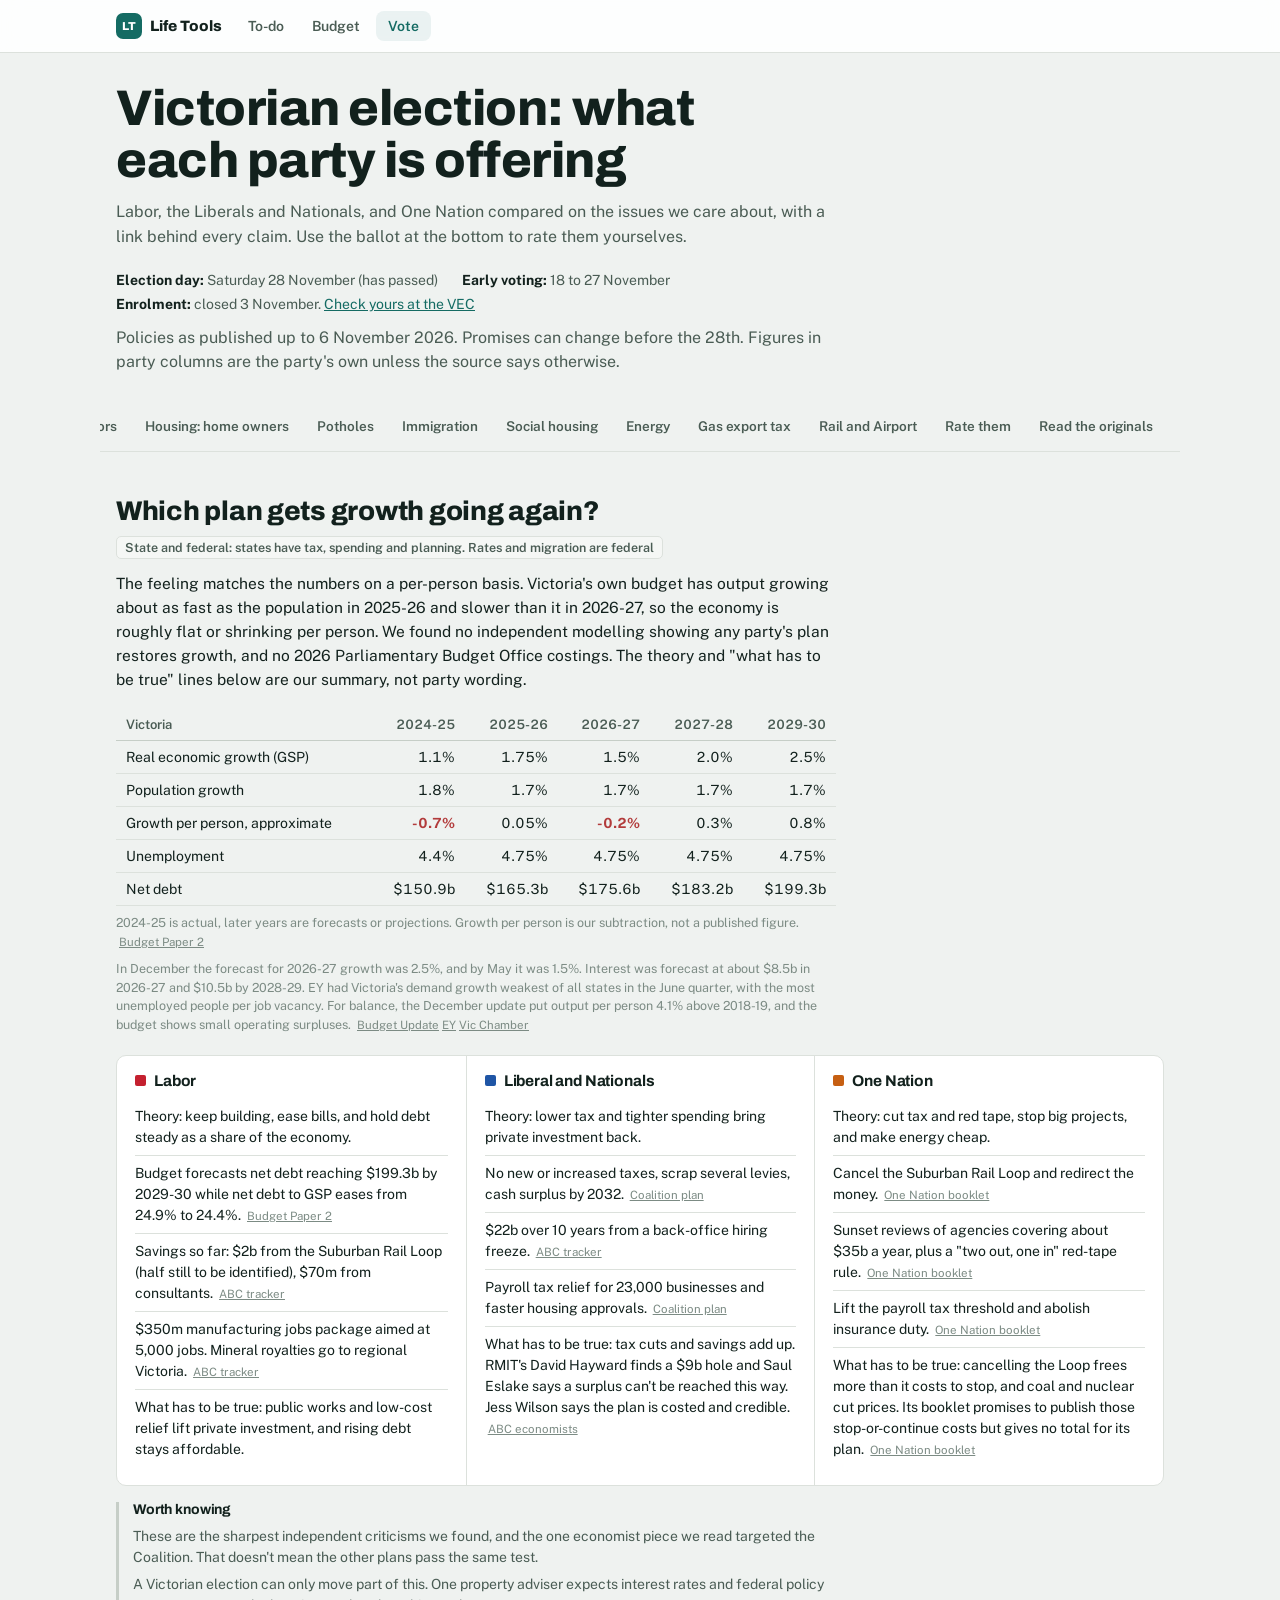
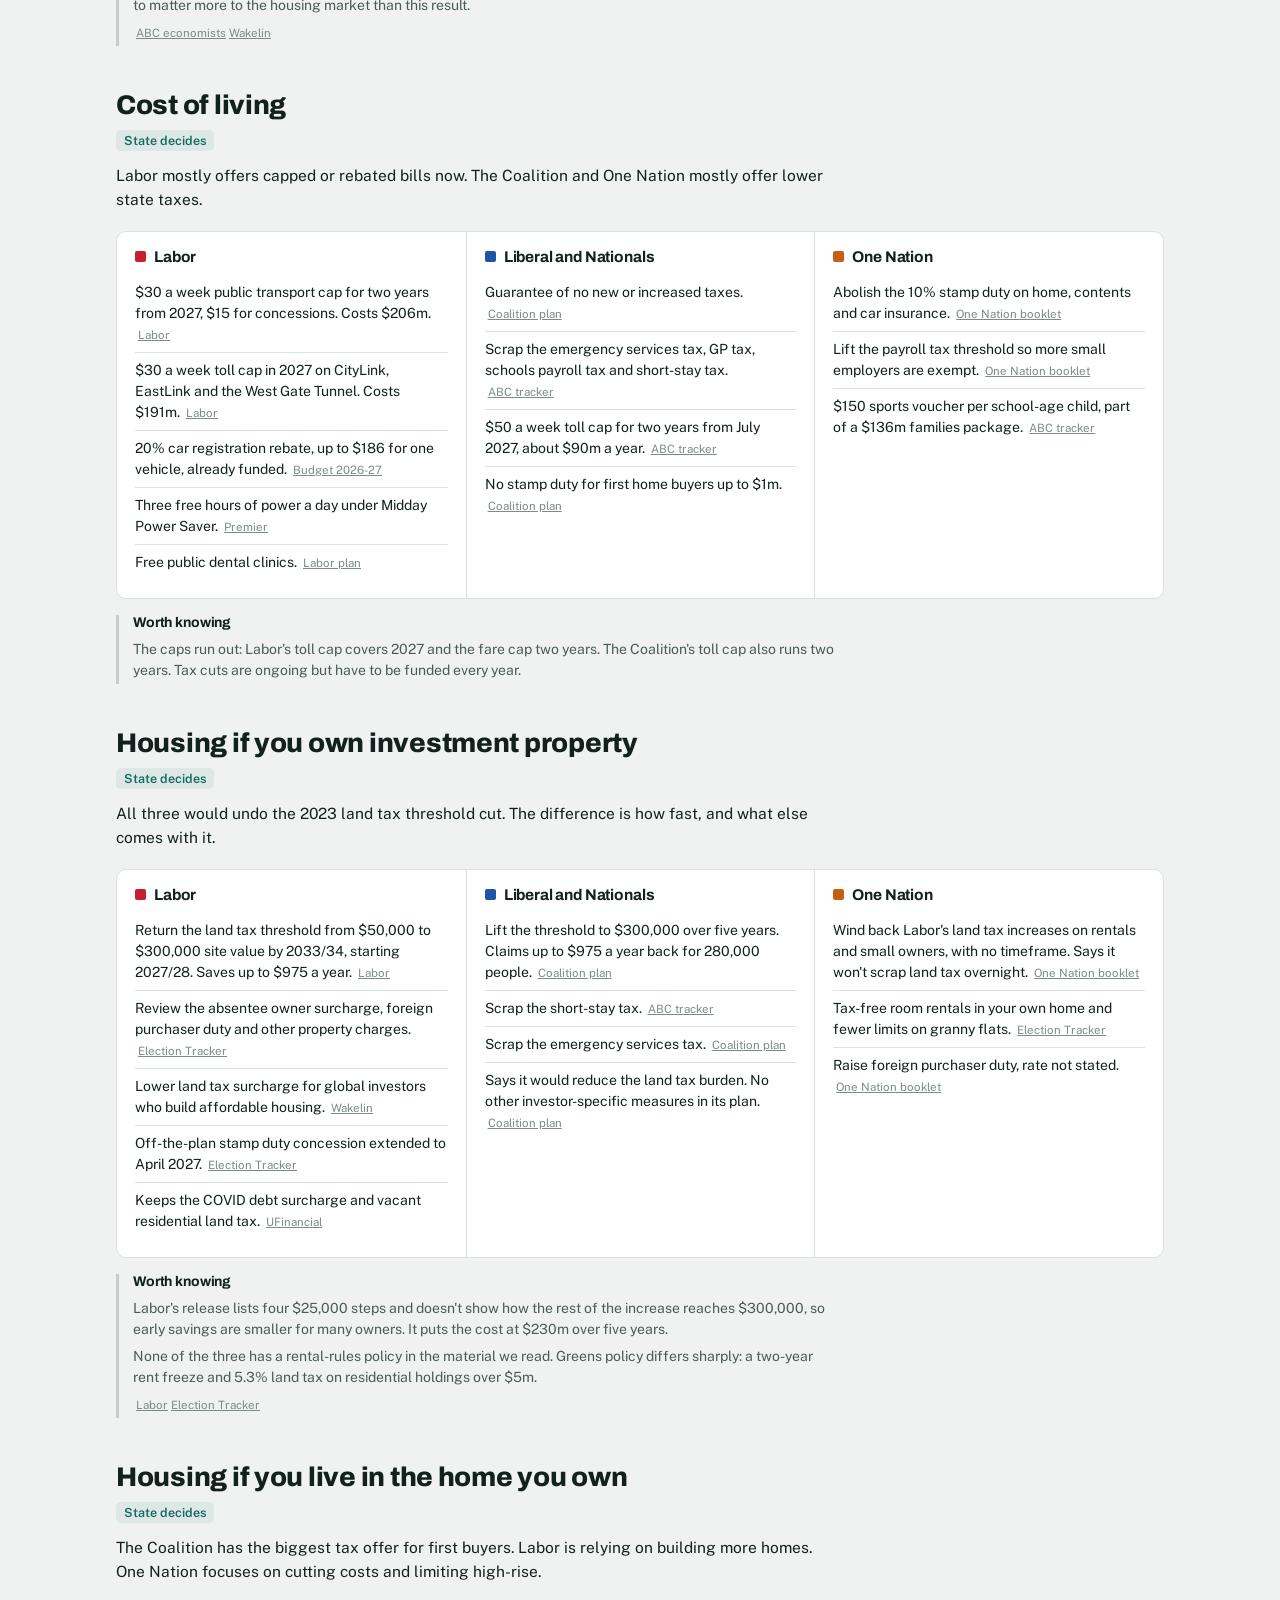
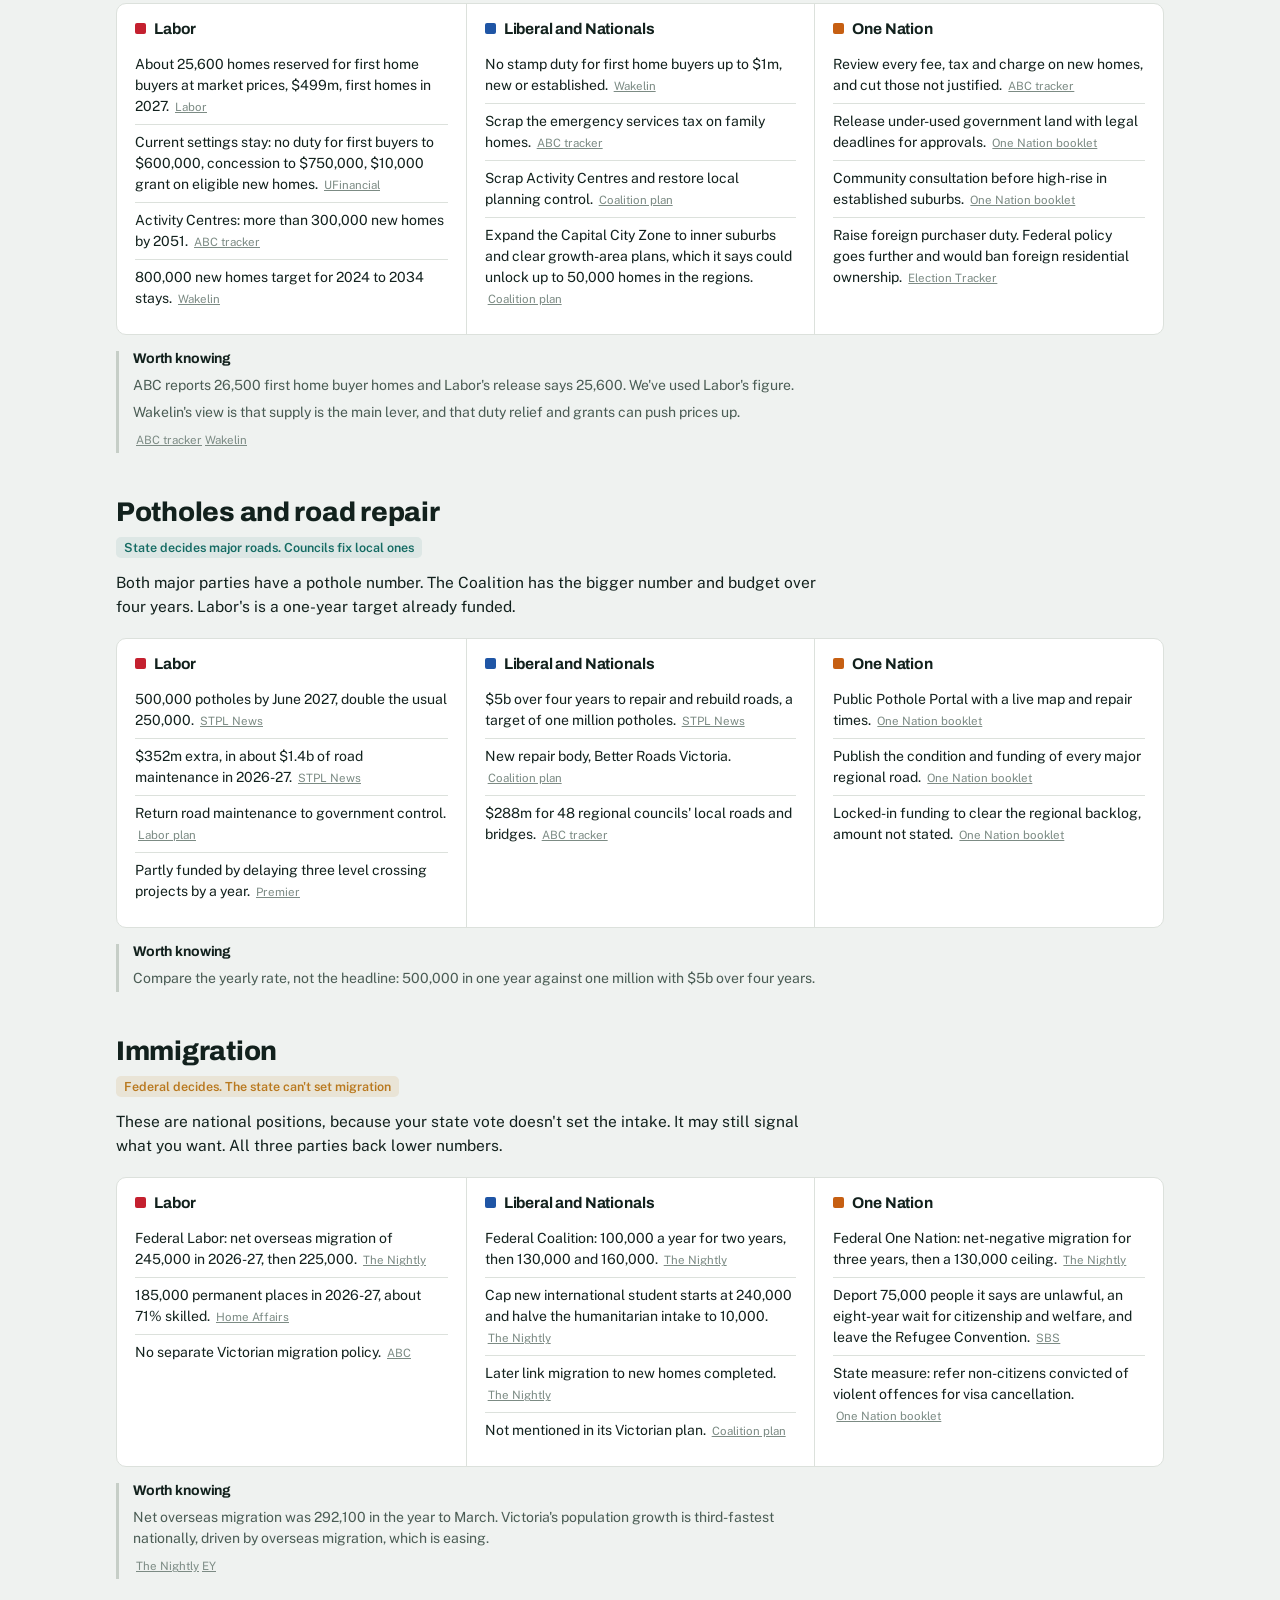
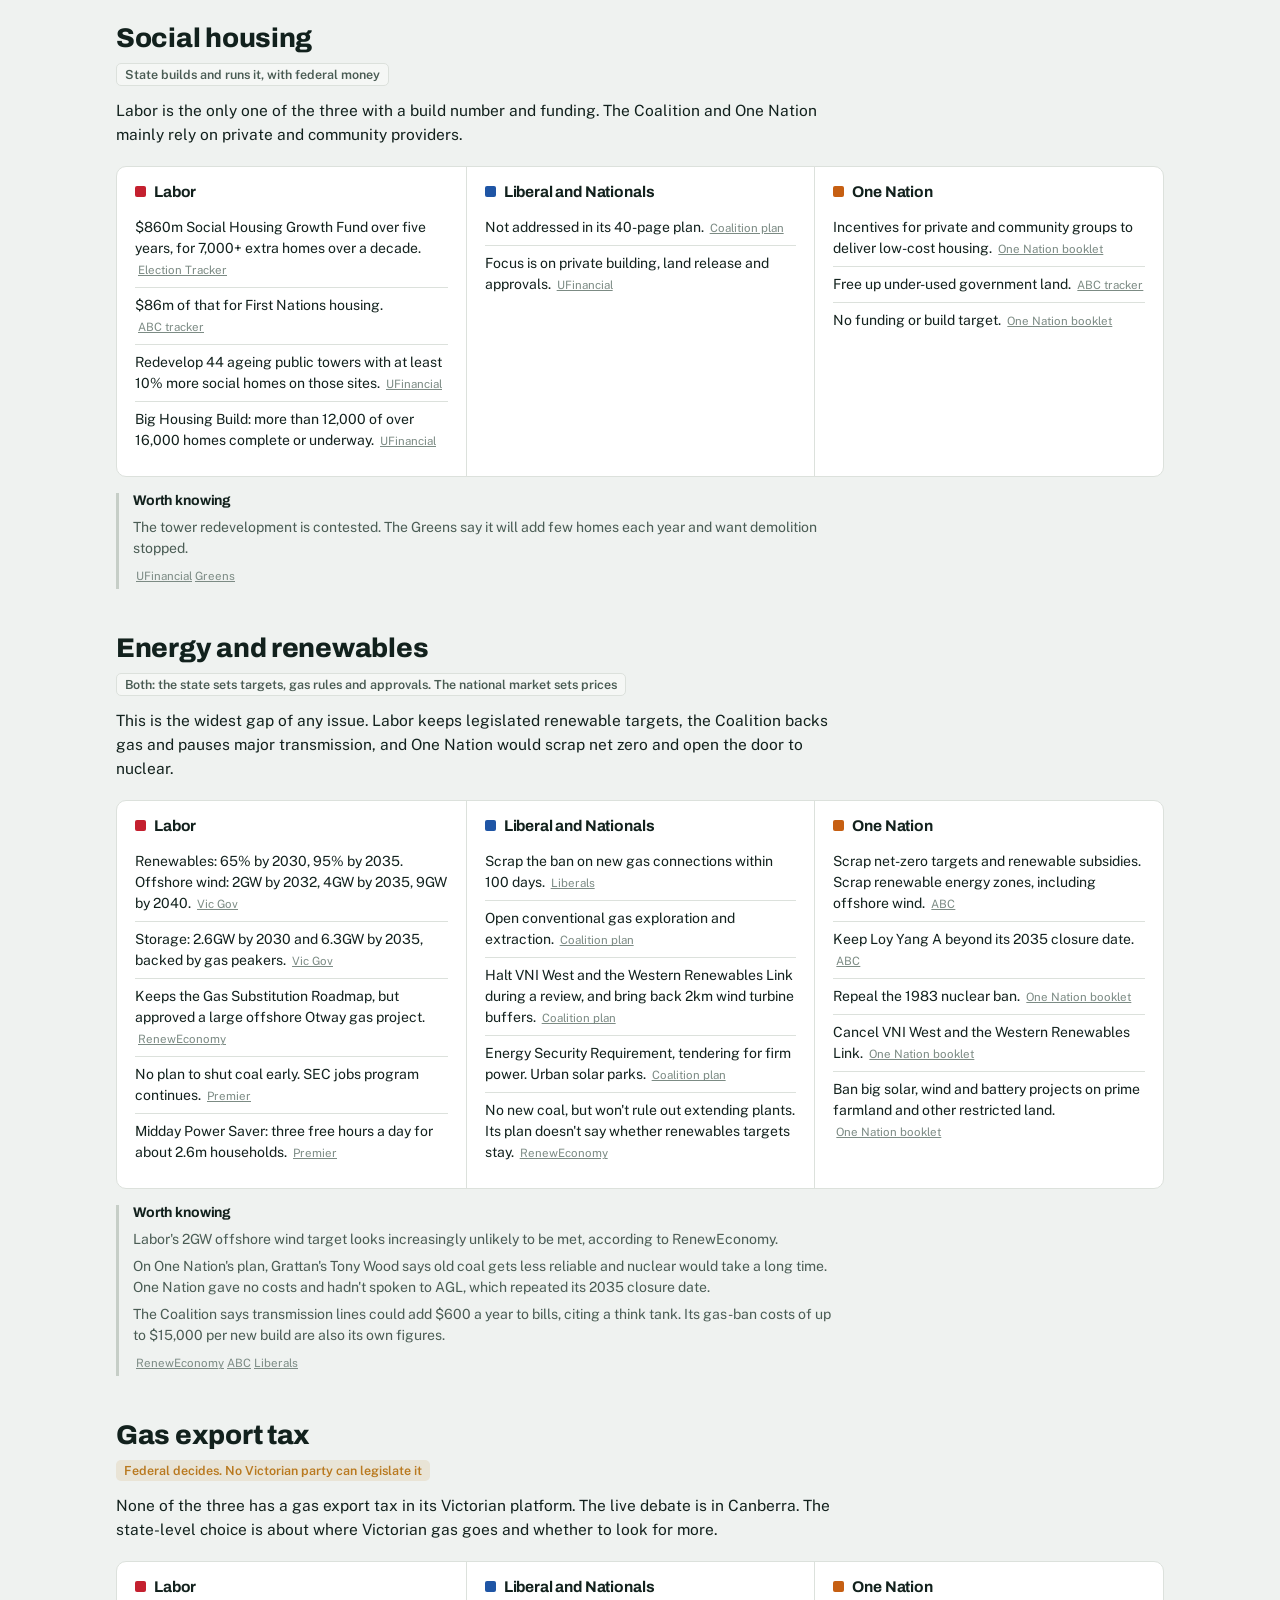
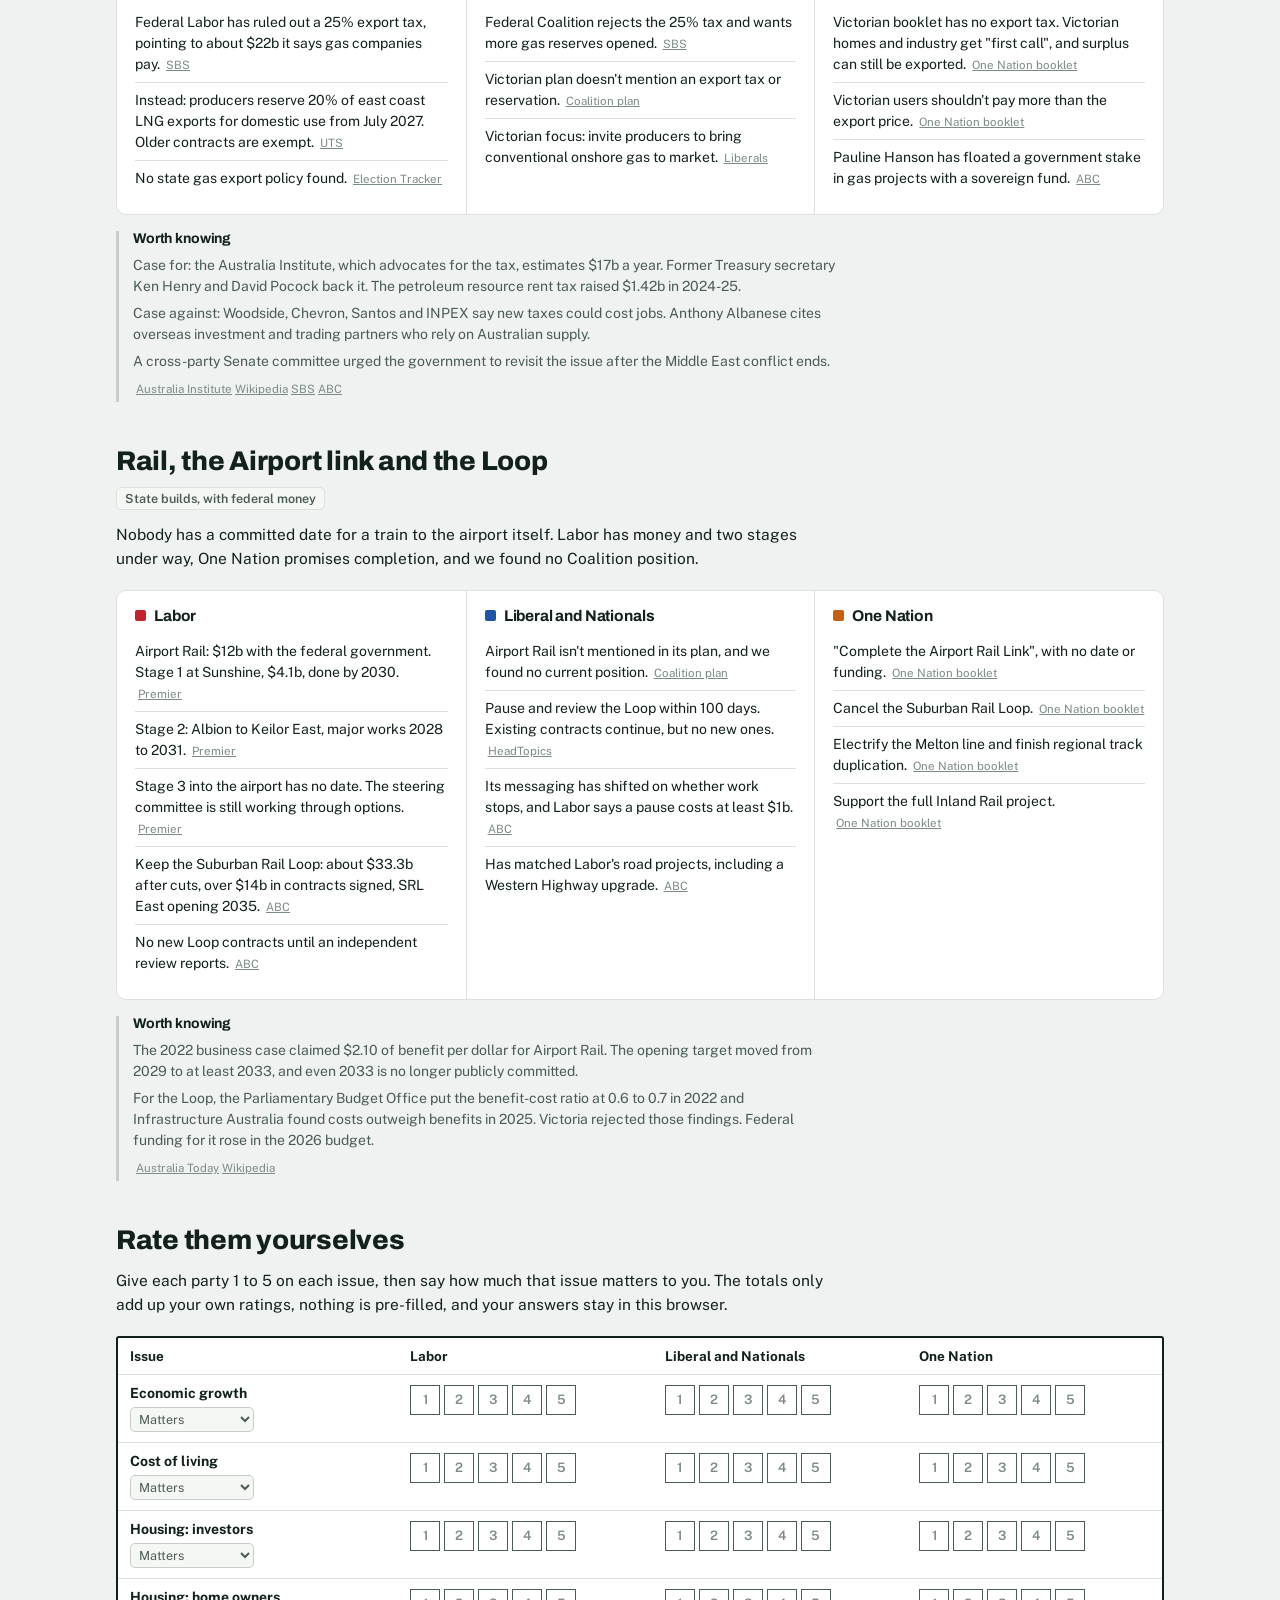
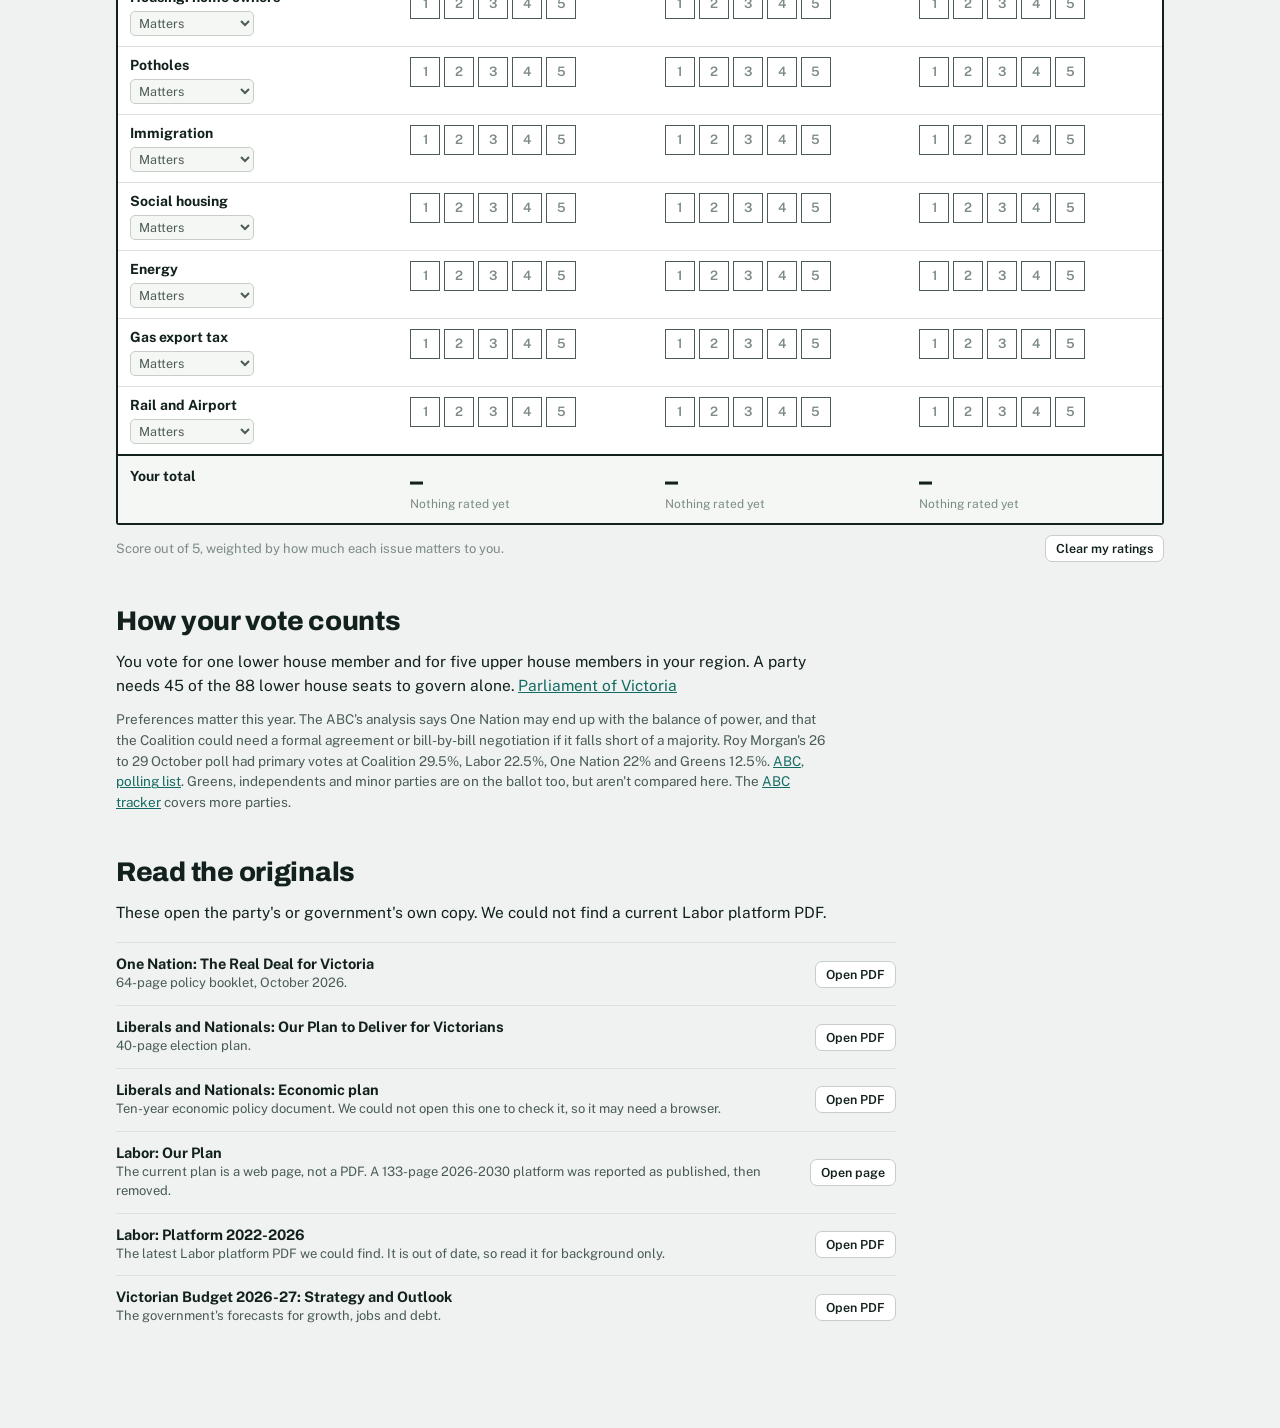
==== vote/index.html @ 076779e6 "Add Vote tab: Victorian 2026 election policy comparison Compares Labor, Liberal/Nationals and One Na" ====
<!doctype html>
<html lang="en">
<head>
<meta charset="utf-8">
<meta name="viewport" content="width=device-width,initial-scale=1,viewport-fit=cover">
<title>Vote · Life Tools</title>
<link rel="icon" href="../assets/icon.svg" type="image/svg+xml">
<link rel="preconnect" href="https://fonts.googleapis.com">
<link rel="preconnect" href="https://fonts.gstatic.com" crossorigin>
<link href="https://fonts.googleapis.com/css2?family=Archivo:wght@600;700;800&family=Public+Sans:wght@400;500;600;700&display=swap" rel="stylesheet">
<link rel="stylesheet" href="../assets/base.css">
<style>
  body{ --page-max:1080px;
    --labor:#C4202F; --coalition:#1F55A5; --onenation:#C65F12; }
  @media (prefers-color-scheme: dark){
    :root:not([data-theme="light"]) body{ --labor:#F0727A; --coalition:#7EA8EC; --onenation:#F0A35E; }
  }
  .page{ max-width:1080px; margin:0 auto; padding:30px 16px 90px; }
  .intro{ max-width:720px; }
  .intro h1{ font-size:clamp(32px, 6vw, 50px); font-weight:800; line-height:1.03; }
  .intro p{ font-size:16px; line-height:1.55; color:var(--ink-2); margin:14px 0 0; }
  .dates{ display:flex; flex-wrap:wrap; gap:8px 24px; margin:22px 0 0; padding:0; list-style:none; font-size:14px; color:var(--ink-2); }
  .dates b{ color:var(--ink); }

  .picker{ position:sticky; top:calc(52px + env(safe-area-inset-top,0px)); z-index:20; background:var(--bg);
    margin:26px -16px 0; padding:10px 16px; border-bottom:1px solid var(--line); display:flex; gap:6px;
    overflow-x:auto; scrollbar-width:none; }
  .picker::-webkit-scrollbar{ display:none; }
  .picker a{ flex:none; padding:7px 11px; border-radius:7px; font-size:13.5px; font-weight:600; color:var(--ink-2); text-decoration:none; }
  .picker a:hover{ background:var(--surface); color:var(--ink); }
  .picker a:focus-visible{ outline:2px solid var(--accent); outline-offset:-2px; }
  .picker a.on{ background:var(--accent); color:var(--accent-ink); }

  section{ padding-top:44px; scroll-margin-top:96px; }
  section > h2{ font-size:27px; font-weight:800; line-height:1.15; }
  .who{ display:inline-block; margin-top:9px; padding:3px 8px; border-radius:5px; font-size:12.5px; font-weight:600; }
  .who.state{ background:var(--accent-wash); color:var(--accent); }
  .who.federal{ background:var(--warn-wash); color:var(--warn); }
  .who.both{ background:var(--surface-2); color:var(--ink-2); border:1px solid var(--line); }
  .gist{ max-width:720px; font-size:15.5px; line-height:1.55; margin:12px 0 0; }

  .parties{ display:grid; grid-template-columns:repeat(3, minmax(0,1fr)); margin-top:20px; background:var(--surface); border:1px solid var(--line); border-radius:10px; }
  .party{ padding:16px 18px 18px; min-width:0; }
  .party + .party{ border-left:1px solid var(--line); }
  .party h3{ display:flex; align-items:center; gap:8px; font-size:15.5px; font-weight:700; }
  .party h3::before{ content:""; width:11px; height:11px; border-radius:2px; background:var(--c); flex:none; }
  .party.labor{ --c:var(--labor); } .party.coalition{ --c:var(--coalition); } .party.onenation{ --c:var(--onenation); }
  .party ul{ margin:10px 0 0; padding:0; list-style:none; }
  .party li{ font-size:14px; line-height:1.5; padding:7px 0; color:var(--ink); }
  .party li + li{ border-top:1px solid var(--line); }
  .party li.none{ color:var(--ink-muted); }
  .cite{ font-size:11.5px; color:var(--ink-muted); white-space:nowrap; margin-left:3px; }
  .cite:hover{ color:var(--accent); }

  .notes{ max-width:720px; margin:16px 0 0; padding:0 0 0 14px; border-left:3px solid var(--line-strong); }
  .notes h3{ font-size:14px; font-weight:700; }
  .notes ul{ margin:6px 0 0; padding:0; list-style:none; }
  .notes li{ font-size:14px; line-height:1.5; padding:3px 0; color:var(--ink-2); }

  .table-wrap{ overflow-x:auto; margin-top:18px; }
  table.data{ border-collapse:collapse; font-size:14px; min-width:540px; width:100%; max-width:720px; font-variant-numeric:tabular-nums; }
  table.data th, table.data td{ padding:8px 10px; border-bottom:1px solid var(--line); text-align:right; white-space:nowrap; }
  table.data th:first-child, table.data td:first-child{ text-align:left; white-space:normal; }
  table.data thead th{ font-weight:600; color:var(--ink-2); font-size:13px; border-bottom:1px solid var(--line-strong); }
  table.data td.neg{ color:var(--critical); font-weight:700; }
  .tablenote{ max-width:720px; font-size:12.5px; line-height:1.5; color:var(--ink-muted); margin:8px 0 0; }

  /* the scorecard is drawn as a ballot paper */
  .ballot{ margin-top:20px; background:var(--surface); border:2px solid var(--ink); border-radius:3px; }
  .ballot-row{ display:grid; grid-template-columns:minmax(150px,1.1fr) repeat(3, minmax(0,1fr)); gap:0; border-top:1px solid var(--line); }
  .ballot-row.head{ border-top:0; font-weight:700; font-size:13.5px; }
  .ballot-row > div{ padding:10px 12px; min-width:0; }
  .ballot-issue b{ display:block; font-size:14px; }
  .weight{ margin-top:6px; font:inherit; font-size:12.5px; color:var(--ink-2); background:var(--surface-2); border:1px solid var(--line-strong); border-radius:5px; padding:3px 4px; max-width:100%; }
  .boxes{ display:flex; gap:4px; flex-wrap:wrap; border:0; padding:0; margin:0; }
  .boxes legend{ display:none; }
  .boxes label{ position:relative; width:30px; height:30px; cursor:pointer; }
  .boxes input{ position:absolute; inset:0; opacity:0; margin:0; cursor:pointer; }
  .boxes span{ display:grid; place-items:center; width:100%; height:100%; border:1.5px solid var(--ink-2); font-size:13px; font-weight:600; color:var(--ink-muted); }
  .boxes input:checked + span{ background:var(--ink); border-color:var(--ink); color:var(--bg); font-weight:800; }
  .boxes input:focus-visible + span{ outline:2px solid var(--accent); outline-offset:2px; }
  .boxes label:hover span{ border-color:var(--accent); }
  .mobile-party{ display:none; font-size:12.5px; font-weight:600; color:var(--ink-2); margin-bottom:4px; }
  .tally{ display:grid; grid-template-columns:minmax(150px,1.1fr) repeat(3, minmax(0,1fr)); border-top:2px solid var(--ink); background:var(--surface-2); }
  .tally > div{ padding:12px; }
  .tally .num{ font-family:"Archivo",sans-serif; font-weight:800; font-size:26px; line-height:1; font-variant-numeric:tabular-nums; }
  .tally .sub{ font-size:12px; color:var(--ink-muted); margin-top:3px; }
  .score-actions{ display:flex; justify-content:space-between; gap:12px; align-items:center; flex-wrap:wrap; margin-top:10px; font-size:13px; color:var(--ink-muted); }

  .docs{ margin:18px 0 0; padding:0; list-style:none; max-width:780px; }
  .docs li{ display:flex; justify-content:space-between; align-items:center; gap:14px; padding:12px 0; border-top:1px solid var(--line); }
  .docs b{ font-size:14.5px; }
  .docs p{ margin:2px 0 0; font-size:13px; line-height:1.45; color:var(--ink-2); }
  .docs .btn{ flex:none; text-decoration:none; }
  .fine{ max-width:720px; font-size:13.5px; line-height:1.55; color:var(--ink-2); margin:12px 0 0; }

  @media (max-width:780px){
    .parties{ grid-template-columns:1fr; }
    .party + .party{ border-left:0; border-top:1px solid var(--line); }
    .ballot-row, .tally{ grid-template-columns:1fr; }
    .ballot-row.head{ display:none; }
    .ballot-row > div{ padding:6px 12px; }
    .ballot-issue{ padding-top:12px !important; }
    .ballot-row > div:last-child{ padding-bottom:12px; }
    .mobile-party{ display:block; }
    .boxes label{ width:38px; height:38px; }
    .tally > div{ display:flex; justify-content:space-between; align-items:baseline; padding:8px 12px; gap:10px; }
    .docs li{ flex-direction:column; align-items:flex-start; }
  }
  @media print{ .picker, .lt-nav, .score-actions{ display:none; } }
</style>
</head>
<body data-tool="vote">
<script src="../assets/nav.js"></script>

<main class="page">
  <header class="intro">
    <h1>Victorian election: what each party is offering</h1>
    <p>Labor, the Liberals and Nationals, and One Nation compared on the issues we care about, with a link behind every claim. Use the ballot at the bottom to rate them yourselves.</p>
    <ul class="dates">
      <li><b>Election day:</b> Saturday 28 November (<span id="days"></span>)</li>
      <li><b>Early voting:</b> 18 to 27 November</li>
      <li><b>Enrolment:</b> closed 3 November. <a href="https://www.vec.vic.gov.au/enrolment/check-my-enrolment" target="_blank" rel="noopener">Check yours at the VEC</a></li>
    </ul>
    <p class="fine">Policies as published up to 6 November 2026. Promises can change before the 28th. Figures in party columns are the party's own unless the source says otherwise.</p>
  </header>

  <nav class="picker" id="picker" aria-label="Issues"></nav>
  <div id="issues"></div>

  <section id="ballot">
    <h2>Rate them yourselves</h2>
    <p class="gist">Give each party 1 to 5 on each issue, then say how much that issue matters to you. The totals only add up your own ratings, nothing is pre-filled, and your answers stay in this browser.</p>
    <div class="ballot" id="ballot-paper"></div>
    <div class="score-actions">
      <span>Score out of 5, weighted by how much each issue matters to you.</span>
      <button class="btn btn-sm" id="clear" type="button">Clear my ratings</button>
    </div>
  </section>

  <section id="how">
    <h2>How your vote counts</h2>
    <p class="gist">You vote for one lower house member and for five upper house members in your region. A party needs 45 of the 88 lower house seats to govern alone. <a href="https://www.parliament.vic.gov.au/election" target="_blank" rel="noopener">Parliament of Victoria</a></p>
    <p class="fine">Preferences matter this year. The ABC's analysis says One Nation may end up with the balance of power, and that the Coalition could need a formal agreement or bill-by-bill negotiation if it falls short of a majority. Roy Morgan's 26 to 29 October poll had primary votes at Coalition 29.5%, Labor 22.5%, One Nation 22% and Greens 12.5%. <a href="https://www.abc.net.au/news/2026-10-03/victorian-state-election-unpredictable-casey-briggs-analysis/107216078" target="_blank" rel="noopener">ABC</a>, <a href="https://en.wikipedia.org/wiki/Opinion_polling_for_the_2026_Victorian_state_election" target="_blank" rel="noopener">polling list</a>. Greens, independents and minor parties are on the ballot too, but aren't compared here. The <a href="https://www.abc.net.au/news/2026-11-04/victoria-2026-election-policy-promise-tracker/107247200" target="_blank" rel="noopener">ABC tracker</a> covers more parties.</p>
  </section>

  <section id="docs">
    <h2>Read the originals</h2>
    <p class="gist">These open the party's or government's own copy. We could not find a current Labor platform PDF.</p>
    <ul class="docs" id="doc-list"></ul>
  </section>
</main>

<script>
const S = {
  abc:['ABC tracker','https://www.abc.net.au/news/2026-11-04/victoria-2026-election-policy-promise-tracker/107247200'],
  plan:['Coalition plan','https://vicliberal.org.au/Uploads/1784863237800WVVXJGP_our-plan/2026-plan.pdf'],
  ourplan:['ourplan.au','https://ourplan.au/'],
  on:['One Nation booklet','https://assets.nationbuilder.com/viconenation/pages/951/attachments/original/1791163766/The_Real_Deal_One_Nation_Vic_Policy_Booklet_Oct2026.pdf'],
  lab:['Labor plan','https://www.viclabor.org.au/our-plan'],
  labtax:['Labor','https://www.viclabor.org.au/news/labor-will-cut-land-tax-to-help-with-the-cost-of-living'],
  labfhb:['Labor','https://www.viclabor.org.au/news/labor-will-build-25-000-homes-for-first-home-buyers'],
  labfare:['Labor','https://www.viclabor.org.au/news/capping-fares'],
  labtoll:['Labor','https://www.viclabor.org.au/news/capping-tolls'],
  budgetcol:['Budget 2026-27','https://www.2026.budget.vic.gov.au/helping-cost-living'],
  midday:['Premier','https://www.premier.vic.gov.au/best-midday-power-offer-country'],
  targets:['Vic Gov','https://www.energy.vic.gov.au/renewable-energy/victorian-renewable-energy-and-storage-targets'],
  store:['Vic Gov','https://www.energy.vic.gov.au/renewable-energy/batteries-energy-storage-projects'],
  jobs:['Premier','https://www.premier.vic.gov.au/our-18-billion-energy-jobs-guarantee-regional-victoria'],
  tracker:['Election Tracker','https://electiontracker.au/elections/vic/2026/policies/key-differences'],
  wakelin:['Wakelin','https://wakelin.com.au/victorias-2026-election-how-each-partys-policies-could-shape-your-property-investments/'],
  ufin:['UFinancial','https://ufinancial.com.au/victoria-state-election-2026-which-major-partys-housing-policies-are-the-best/'],
  stpl:['STPL News','https://stplnews.com.au/political-news/victorian-election-2026-party-policies-peninsula/'],
  pot:['Premier','https://www.premier.vic.gov.au/safer-roads-and-fixing-potholes-our-priority'],
  bp2:['Budget Paper 2','https://s3.ap-southeast-2.amazonaws.com/vicbudgetfiles2026.27vicbudget/2026-27+State+Budget+-+Strategy+and+Outlook.pdf'],
  update:['Budget Update','https://www.dtf.vic.gov.au/sites/default/files/2025-12/2025-26-Budget-Update.pdf'],
  ey:['EY','https://www.ey.com/content/dam/ey-unified-site/ey-com/en-au/insights/economics/documents/ey-states-chart-pack-september-2026.pdf'],
  upa:['UPA','https://upaustralia.com.au/research/q1-2026-victorian-economic-overview/'],
  chamber:['Vic Chamber','https://www.victorianchamber.com.au/news/2026-27-state-budget-structural-challenges-weigh-on-victorias-economy'],
  econ:['ABC economists','https://www.abc.net.au/news/2026-10-19/economists-concerns-liberal-coalition-surplus-plan/107280322'],
  migabc:['ABC','https://www.abc.net.au/news/2026-10-29/vic-election-racist-rhetoric-one-nation-migration-debate/107313288'],
  night:['The Nightly','https://thenightly.com.au/australia/coalition-immigration-policy-what-angus-taylors-migration-cuts-mean-for-you-c-22975122'],
  sbs:['SBS','https://www.sbs.com.au/news/article/migration-policy-labor-coalition-greens-one-nation/7dsd8r7y9'],
  home:['Home Affairs','https://immi.homeaffairs.gov.au/what-we-do/migration-program-planning-levels'],
  renew:['RenewEconomy','https://reneweconomy.com.au/victoria-coalition-says-it-may-keep-old-coal-clunkers-running-and-will-scrap-plans-to-move-away-from-gas/amp/'],
  onenergy:['ABC','https://www.abc.net.au/news/2026-08-31/one-nation-victoria-energy-policy-announcement/107097686'],
  gasban:['Liberals','https://vicliberal.org.au/media-releases/2026-10-17-lowering-energy-and-housing-costs-by-scrapping-labors-gas-ban'],
  gassbs:['SBS','https://www.sbs.com.au/news/article/labor-say-no-change-on-gas-taxation/u41vnlg92'],
  gasbudget:['ABC','https://www.abc.net.au/news/2026-05-10/gas-tax-revenue-up-in-federal-budget/106663036'],
  gasres:['UTS','https://www.uts.edu.au/news/2026/05/australian-gas-exporters-will-be-forced-to-set-aside-local-supply-for-domestic-users'],
  tai:['Australia Institute','https://australiainstitute.org.au/post/one-nation-and-greens-voters-strongly-support-25-gas-export-tax-poll/'],
  senate:['Wikipedia','https://en.wikipedia.org/wiki/Select_Committee_on_the_Taxation_of_Gas_Resources'],
  air:['Premier','https://www.premier.vic.gov.au/melbourne-airport-rail-stage-2-set-take'],
  air2:['Australia Today','https://www.theaustraliatoday.com.au/albanese-and-carroll-restart-melbourne-airport-rail-push-as-there-is-still-no-date-for-a-train-to-actually-reach-airport/'],
  srl:['ABC','https://www.abc.net.au/news/2026-08-25/suburban-rail-loop-project-ben-carroll-savings-2-billion/107073280'],
  srlpause:['HeadTopics','https://au.headtopics.com/news/wilson-insists-srl-position-is-very-clear-despite-days-of-89392619'],
  campaign:['ABC','https://www.abc.net.au/news/2026-11-01/victorian-election-labor-liberal-tough-battle/107331376'],
  greens:['Greens','https://greens.org.au/vic/news/media-release/labors-plan-demolish-public-housing-towers-will-see-just-15-extra-social'],
  srlwiki:['Wikipedia','https://en.wikipedia.org/wiki/Suburban_Rail_Loop'],
};

const ISSUES = [
{ id:'growth', tab:'Economic growth', title:'Which plan gets growth going again?', who:['both','State and federal: states have tax, spending and planning. Rates and migration are federal'],
  gist:'The feeling matches the numbers on a per-person basis. Victoria\'s own budget has output growing about as fast as the population in 2025-26 and slower than it in 2026-27, so the economy is roughly flat or shrinking per person. We found no independent modelling showing any party\'s plan restores growth, and no 2026 Parliamentary Budget Office costings. The theory and "what has to be true" lines below are our summary, not party wording.',
  table:true,
  parties:{
   labor:[ ['Theory: keep building, ease bills, and hold debt steady as a share of the economy.'],
           ['Budget forecasts net debt reaching $199.3b by 2029-30 while net debt to GSP eases from 24.9% to 24.4%.','bp2'],
           ['Savings so far: $2b from the Suburban Rail Loop (half still to be identified), $70m from consultants.','abc'],
           ['$350m manufacturing jobs package aimed at 5,000 jobs. Mineral royalties go to regional Victoria.','abc'],
           ['What has to be true: public works and low-cost relief lift private investment, and rising debt stays affordable.'] ],
   coalition:[ ['Theory: lower tax and tighter spending bring private investment back.'],
           ['No new or increased taxes, scrap several levies, cash surplus by 2032.','plan'],
           ['$22b over 10 years from a back-office hiring freeze.','abc'],
           ['Payroll tax relief for 23,000 businesses and faster housing approvals.','plan'],
           ['What has to be true: tax cuts and savings add up. RMIT\'s David Hayward finds a $9b hole and Saul Eslake says a surplus can\'t be reached this way. Jess Wilson says the plan is costed and credible.','econ'] ],
   onenation:[ ['Theory: cut tax and red tape, stop big projects, and make energy cheap.'],
           ['Cancel the Suburban Rail Loop and redirect the money.','on'],
           ['Sunset reviews of agencies covering about $35b a year, plus a "two out, one in" red-tape rule.','on'],
           ['Lift the payroll tax threshold and abolish insurance duty.','on'],
           ['What has to be true: cancelling the Loop frees more than it costs to stop, and coal and nuclear cut prices. Its booklet promises to publish those stop-or-continue costs but gives no total for its plan.','on'] ]},
  notes:['These are the sharpest independent criticisms we found, and the one economist piece we read targeted the Coalition. That doesn\'t mean the other plans pass the same test.',
         'A Victorian election can only move part of this. One property adviser expects interest rates and federal policy to matter more to the housing market than this result.'],
  noteSources:['econ','wakelin'] },

{ id:'cost', tab:'Cost of living', title:'Cost of living', who:['state','State decides'],
  gist:'Labor mostly offers capped or rebated bills now. The Coalition and One Nation mostly offer lower state taxes.',
  parties:{
   labor:[ ['$30 a week public transport cap for two years from 2027, $15 for concessions. Costs $206m.','labfare'],
           ['$30 a week toll cap in 2027 on CityLink, EastLink and the West Gate Tunnel. Costs $191m.','labtoll'],
           ['20% car registration rebate, up to $186 for one vehicle, already funded.','budgetcol'],
           ['Three free hours of power a day under Midday Power Saver.','midday'],
           ['Free public dental clinics.','lab'] ],
   coalition:[ ['Guarantee of no new or increased taxes.','plan'],
           ['Scrap the emergency services tax, GP tax, schools payroll tax and short-stay tax.','abc'],
           ['$50 a week toll cap for two years from July 2027, about $90m a year.','abc'],
           ['No stamp duty for first home buyers up to $1m.','plan'] ],
   onenation:[ ['Abolish the 10% stamp duty on home, contents and car insurance.','on'],
           ['Lift the payroll tax threshold so more small employers are exempt.','on'],
           ['$150 sports voucher per school-age child, part of a $136m families package.','abc'] ]},
  notes:['The caps run out: Labor\'s toll cap covers 2027 and the fare cap two years. The Coalition\'s toll cap also runs two years. Tax cuts are ongoing but have to be funded every year.'] },

{ id:'investors', tab:'Housing: investors', title:'Housing if you own investment property', who:['state','State decides'],
  gist:'All three would undo the 2023 land tax threshold cut. The difference is how fast, and what else comes with it.',
  parties:{
   labor:[ ['Return the land tax threshold from $50,000 to $300,000 site value by 2033/34, starting 2027/28. Saves up to $975 a year.','labtax'],
           ['Review the absentee owner surcharge, foreign purchaser duty and other property charges.','tracker'],
           ['Lower land tax surcharge for global investors who build affordable housing.','wakelin'],
           ['Off-the-plan stamp duty concession extended to April 2027.','tracker'],
           ['Keeps the COVID debt surcharge and vacant residential land tax.','ufin'] ],
   coalition:[ ['Lift the threshold to $300,000 over five years. Claims up to $975 a year back for 280,000 people.','plan'],
           ['Scrap the short-stay tax.','abc'],
           ['Scrap the emergency services tax.','plan'],
           ['Says it would reduce the land tax burden. No other investor-specific measures in its plan.','plan'] ],
   onenation:[ ['Wind back Labor\'s land tax increases on rentals and small owners, with no timeframe. Says it won\'t scrap land tax overnight.','on'],
           ['Tax-free room rentals in your own home and fewer limits on granny flats.','tracker'],
           ['Raise foreign purchaser duty, rate not stated.','on'] ]},
  notes:['Labor\'s release lists four $25,000 steps and doesn\'t show how the rest of the increase reaches $300,000, so early savings are smaller for many owners. It puts the cost at $230m over five years.',
         'None of the three has a rental-rules policy in the material we read. Greens policy differs sharply: a two-year rent freeze and 5.3% land tax on residential holdings over $5m.'],
  noteSources:['labtax','tracker'] },

{ id:'ppr', tab:'Housing: home owners', title:'Housing if you live in the home you own', who:['state','State decides'],
  gist:'The Coalition has the biggest tax offer for first buyers. Labor is relying on building more homes. One Nation focuses on cutting costs and limiting high-rise.',
  parties:{
   labor:[ ['About 25,600 homes reserved for first home buyers at market prices, $499m, first homes in 2027.','labfhb'],
           ['Current settings stay: no duty for first buyers to $600,000, concession to $750,000, $10,000 grant on eligible new homes.','ufin'],
           ['Activity Centres: more than 300,000 new homes by 2051.','abc'],
           ['800,000 new homes target for 2024 to 2034 stays.','wakelin'] ],
   coalition:[ ['No stamp duty for first home buyers up to $1m, new or established.','wakelin'],
           ['Scrap the emergency services tax on family homes.','abc'],
           ['Scrap Activity Centres and restore local planning control.','plan'],
           ['Expand the Capital City Zone to inner suburbs and clear growth-area plans, which it says could unlock up to 50,000 homes in the regions.','plan'] ],
   onenation:[ ['Review every fee, tax and charge on new homes, and cut those not justified.','abc'],
           ['Release under-used government land with legal deadlines for approvals.','on'],
           ['Community consultation before high-rise in established suburbs.','on'],
           ['Raise foreign purchaser duty. Federal policy goes further and would ban foreign residential ownership.','tracker'] ]},
  notes:['ABC reports 26,500 first home buyer homes and Labor\'s release says 25,600. We\'ve used Labor\'s figure.',
         'Wakelin\'s view is that supply is the main lever, and that duty relief and grants can push prices up.'],
  noteSources:['abc','wakelin'] },

{ id:'potholes', tab:'Potholes', title:'Potholes and road repair', who:['state','State decides major roads. Councils fix local ones'],
  gist:'Both major parties have a pothole number. The Coalition has the bigger number and budget over four years. Labor\'s is a one-year target already funded.',
  parties:{
   labor:[ ['500,000 potholes by June 2027, double the usual 250,000.','stpl'],
           ['$352m extra, in about $1.4b of road maintenance in 2026-27.','stpl'],
           ['Return road maintenance to government control.','lab'],
           ['Partly funded by delaying three level crossing projects by a year.','pot'] ],
   coalition:[ ['$5b over four years to repair and rebuild roads, a target of one million potholes.','stpl'],
           ['New repair body, Better Roads Victoria.','plan'],
           ['$288m for 48 regional councils\' local roads and bridges.','abc'] ],
   onenation:[ ['Public Pothole Portal with a live map and repair times.','on'],
           ['Publish the condition and funding of every major regional road.','on'],
           ['Locked-in funding to clear the regional backlog, amount not stated.','on'] ]},
  notes:['Compare the yearly rate, not the headline: 500,000 in one year against one million with $5b over four years.'] },

{ id:'immigration', tab:'Immigration', title:'Immigration', who:['federal','Federal decides. The state can\'t set migration'],
  gist:'These are national positions, because your state vote doesn\'t set the intake. It may still signal what you want. All three parties back lower numbers.',
  parties:{
   labor:[ ['Federal Labor: net overseas migration of 245,000 in 2026-27, then 225,000.','night'],
           ['185,000 permanent places in 2026-27, about 71% skilled.','home'],
           ['No separate Victorian migration policy.','migabc'] ],
   coalition:[ ['Federal Coalition: 100,000 a year for two years, then 130,000 and 160,000.','night'],
           ['Cap new international student starts at 240,000 and halve the humanitarian intake to 10,000.','night'],
           ['Later link migration to new homes completed.','night'],
           ['Not mentioned in its Victorian plan.','plan'] ],
   onenation:[ ['Federal One Nation: net-negative migration for three years, then a 130,000 ceiling.','night'],
           ['Deport 75,000 people it says are unlawful, an eight-year wait for citizenship and welfare, and leave the Refugee Convention.','sbs'],
           ['State measure: refer non-citizens convicted of violent offences for visa cancellation.','on'] ]},
  notes:['Net overseas migration was 292,100 in the year to March. Victoria\'s population growth is third-fastest nationally, driven by overseas migration, which is easing.'],
  noteSources:['night','ey'] },

{ id:'social', tab:'Social housing', title:'Social housing', who:['both','State builds and runs it, with federal money'],
  gist:'Labor is the only one of the three with a build number and funding. The Coalition and One Nation mainly rely on private and community providers.',
  parties:{
   labor:[ ['$860m Social Housing Growth Fund over five years, for 7,000+ extra homes over a decade.','tracker'],
           ['$86m of that for First Nations housing.','abc'],
           ['Redevelop 44 ageing public towers with at least 10% more social homes on those sites.','ufin'],
           ['Big Housing Build: more than 12,000 of over 16,000 homes complete or underway.','ufin'] ],
   coalition:[ ['Not addressed in its 40-page plan.','plan'],
           ['Focus is on private building, land release and approvals.','ufin'] ],
   onenation:[ ['Incentives for private and community groups to deliver low-cost housing.','on'],
           ['Free up under-used government land.','abc'],
           ['No funding or build target.','on'] ]},
  notes:['The tower redevelopment is contested. The Greens say it will add few homes each year and want demolition stopped.'],
  noteSources:['ufin','greens'] },

{ id:'energy', tab:'Energy', title:'Energy and renewables', who:['both','Both: the state sets targets, gas rules and approvals. The national market sets prices'],
  gist:'This is the widest gap of any issue. Labor keeps legislated renewable targets, the Coalition backs gas and pauses major transmission, and One Nation would scrap net zero and open the door to nuclear.',
  parties:{
   labor:[ ['Renewables: 65% by 2030, 95% by 2035. Offshore wind: 2GW by 2032, 4GW by 2035, 9GW by 2040.','targets'],
           ['Storage: 2.6GW by 2030 and 6.3GW by 2035, backed by gas peakers.','store'],
           ['Keeps the Gas Substitution Roadmap, but approved a large offshore Otway gas project.','renew'],
           ['No plan to shut coal early. SEC jobs program continues.','jobs'],
           ['Midday Power Saver: three free hours a day for about 2.6m households.','midday'] ],
   coalition:[ ['Scrap the ban on new gas connections within 100 days.','gasban'],
           ['Open conventional gas exploration and extraction.','plan'],
           ['Halt VNI West and the Western Renewables Link during a review, and bring back 2km wind turbine buffers.','plan'],
           ['Energy Security Requirement, tendering for firm power. Urban solar parks.','plan'],
           ['No new coal, but won\'t rule out extending plants. Its plan doesn\'t say whether renewables targets stay.','renew'] ],
   onenation:[ ['Scrap net-zero targets and renewable subsidies. Scrap renewable energy zones, including offshore wind.','onenergy'],
           ['Keep Loy Yang A beyond its 2035 closure date.','onenergy'],
           ['Repeal the 1983 nuclear ban.','on'],
           ['Cancel VNI West and the Western Renewables Link.','on'],
           ['Ban big solar, wind and battery projects on prime farmland and other restricted land.','on'] ]},
  notes:['Labor\'s 2GW offshore wind target looks increasingly unlikely to be met, according to RenewEconomy.',
         'On One Nation\'s plan, Grattan\'s Tony Wood says old coal gets less reliable and nuclear would take a long time. One Nation gave no costs and hadn\'t spoken to AGL, which repeated its 2035 closure date.',
         'The Coalition says transmission lines could add $600 a year to bills, citing a think tank. Its gas-ban costs of up to $15,000 per new build are also its own figures.'],
  noteSources:['renew','onenergy','gasban'] },

{ id:'gas', tab:'Gas export tax', title:'Gas export tax', who:['federal','Federal decides. No Victorian party can legislate it'],
  gist:'None of the three has a gas export tax in its Victorian platform. The live debate is in Canberra. The state-level choice is about where Victorian gas goes and whether to look for more.',
  parties:{
   labor:[ ['Federal Labor has ruled out a 25% export tax, pointing to about $22b it says gas companies pay.','gassbs'],
           ['Instead: producers reserve 20% of east coast LNG exports for domestic use from July 2027. Older contracts are exempt.','gasres'],
           ['No state gas export policy found.','tracker'] ],
   coalition:[ ['Federal Coalition rejects the 25% tax and wants more gas reserves opened.','gassbs'],
           ['Victorian plan doesn\'t mention an export tax or reservation.','plan'],
           ['Victorian focus: invite producers to bring conventional onshore gas to market.','gasban'] ],
   onenation:[ ['Victorian booklet has no export tax. Victorian homes and industry get "first call", and surplus can still be exported.','on'],
           ['Victorian users shouldn\'t pay more than the export price.','on'],
           ['Pauline Hanson has floated a government stake in gas projects with a sovereign fund.','gasbudget'] ]},
  notes:['Case for: the Australia Institute, which advocates for the tax, estimates $17b a year. Former Treasury secretary Ken Henry and David Pocock back it. The petroleum resource rent tax raised $1.42b in 2024-25.',
         'Case against: Woodside, Chevron, Santos and INPEX say new taxes could cost jobs. Anthony Albanese cites overseas investment and trading partners who rely on Australian supply.',
         'A cross-party Senate committee urged the government to revisit the issue after the Middle East conflict ends.'],
  noteSources:['tai','senate','gassbs','gasbudget'] },

{ id:'rail', tab:'Rail and Airport', title:'Rail, the Airport link and the Loop', who:['both','State builds, with federal money'],
  gist:'Nobody has a committed date for a train to the airport itself. Labor has money and two stages under way, One Nation promises completion, and we found no Coalition position.',
  parties:{
   labor:[ ['Airport Rail: $12b with the federal government. Stage 1 at Sunshine, $4.1b, done by 2030.','air'],
           ['Stage 2: Albion to Keilor East, major works 2028 to 2031.','air'],
           ['Stage 3 into the airport has no date. The steering committee is still working through options.','air'],
           ['Keep the Suburban Rail Loop: about $33.3b after cuts, over $14b in contracts signed, SRL East opening 2035.','srl'],
           ['No new Loop contracts until an independent review reports.','srl'] ],
   coalition:[ ['Airport Rail isn\'t mentioned in its plan, and we found no current position.','plan'],
           ['Pause and review the Loop within 100 days. Existing contracts continue, but no new ones.','srlpause'],
           ['Its messaging has shifted on whether work stops, and Labor says a pause costs at least $1b.','campaign'],
           ['Has matched Labor\'s road projects, including a Western Highway upgrade.','campaign'] ],
   onenation:[ ['"Complete the Airport Rail Link", with no date or funding.','on'],
           ['Cancel the Suburban Rail Loop.','on'],
           ['Electrify the Melton line and finish regional track duplication.','on'],
           ['Support the full Inland Rail project.','on'] ]},
  notes:['The 2022 business case claimed $2.10 of benefit per dollar for Airport Rail. The opening target moved from 2029 to at least 2033, and even 2033 is no longer publicly committed.',
         'For the Loop, the Parliamentary Budget Office put the benefit-cost ratio at 0.6 to 0.7 in 2022 and Infrastructure Australia found costs outweigh benefits in 2025. Victoria rejected those findings. Federal funding for it rose in the 2026 budget.'],
  noteSources:['air2','srlwiki'] },
];

const PARTIES = [['labor','Labor'],['coalition','Liberal and Nationals'],['onenation','One Nation']];
const DOCS = [
 ['One Nation: The Real Deal for Victoria','64-page policy booklet, October 2026.',S.on[1],'Open PDF'],
 ['Liberals and Nationals: Our Plan to Deliver for Victorians','40-page election plan.',S.plan[1],'Open PDF'],
 ['Liberals and Nationals: Economic plan','Ten-year economic policy document. We could not open this one to check it, so it may need a browser.','https://vicliberal.org.au/Uploads/37417316674975808NRT_vicliberal/2026-Policy-Economic-Future.pdf','Open PDF'],
 ['Labor: Our Plan','The current plan is a web page, not a PDF. A 133-page 2026-2030 platform was reported as published, then removed.',S.lab[1],'Open page'],
 ['Labor: Platform 2022-2026','The latest Labor platform PDF we could find. It is out of date, so read it for background only.','https://viclabor.com.au/download/platform/','Open PDF'],
 ['Victorian Budget 2026-27: Strategy and Outlook','The government\'s forecasts for growth, jobs and debt.',S.bp2[1],'Open PDF'],
];

function el(tag, cls, text){ const n=document.createElement(tag); if(cls) n.className=cls; if(text!=null) n.textContent=text; return n; }
function cite(key){ const s=S[key]; const a=el('a','cite',s[0]); a.href=s[1]; a.target='_blank'; a.rel='noopener'; return a; }

// countdown
const dayMs=864e5; const left=Math.ceil((new Date('2026-11-28T08:00:00+11:00')-Date.now())/dayMs);
document.getElementById('days').textContent = left>1 ? left+' days away' : left===1 ? 'tomorrow' : left===0 ? 'today' : 'has passed';

const root=document.getElementById('issues'), picker=document.getElementById('picker');
const links={};
function addLink(id,label){ const a=el('a',null,label); a.href='#'+id; picker.append(a); links[id]=a; }

function growthTable(){
  const wrap=el('div'); const tw=el('div','table-wrap'); const t=el('table','data');
  t.innerHTML=`<caption style="position:absolute;left:-9999px">Victorian budget forecasts</caption><thead><tr><th>Victoria</th><th>2024-25</th><th>2025-26</th><th>2026-27</th><th>2027-28</th><th>2029-30</th></tr></thead>
  <tbody>
   <tr><td>Real economic growth (GSP)</td><td>1.1%</td><td>1.75%</td><td>1.5%</td><td>2.0%</td><td>2.5%</td></tr>
   <tr><td>Population growth</td><td>1.8%</td><td>1.7%</td><td>1.7%</td><td>1.7%</td><td>1.7%</td></tr>
   <tr><td>Growth per person, approximate</td><td class="neg">-0.7%</td><td>0.05%</td><td class="neg">-0.2%</td><td>0.3%</td><td>0.8%</td></tr>
   <tr><td>Unemployment</td><td>4.4%</td><td>4.75%</td><td>4.75%</td><td>4.75%</td><td>4.75%</td></tr>
   <tr><td>Net debt</td><td>$150.9b</td><td>$165.3b</td><td>$175.6b</td><td>$183.2b</td><td>$199.3b</td></tr>
  </tbody>`;
  tw.append(t);
  const n=el('p','tablenote','2024-25 is actual, later years are forecasts or projections. Growth per person is our subtraction, not a published figure. ');
  n.append(cite('bp2'));
  const m=el('p','tablenote','In December the forecast for 2026-27 growth was 2.5%, and by May it was 1.5%. Interest was forecast at about $8.5b in 2026-27 and $10.5b by 2028-29. EY had Victoria\'s demand growth weakest of all states in the June quarter, with the most unemployed people per job vacancy. For balance, the December update put output per person 4.1% above 2018-19, and the budget shows small operating surpluses. ');
  m.append(cite('update'),cite('ey'),cite('chamber'));
  wrap.append(tw,n,m); return wrap;
}

for(const i of ISSUES){
  addLink(i.id,i.tab);
  const sec=el('section'); sec.id=i.id;
  sec.append(el('h2',null,i.title), el('span','who '+i.who[0],i.who[1]), el('p','gist',i.gist));
  if(i.table) sec.append(growthTable());
  const grid=el('div','parties');
  for(const [k,name] of PARTIES){
    const col=el('div','party '+k); col.append(el('h3',null,name));
    const ul=el('ul');
    for(const [t,src] of i.parties[k]){ const li=el('li',null,t+' '); if(src) li.append(cite(src)); ul.append(li); }
    col.append(ul); grid.append(col);
  }
  sec.append(grid);
  if(i.notes){
    const n=el('div','notes'); n.append(el('h3',null,'Worth knowing'));
    const ul=el('ul'); i.notes.forEach(t=>ul.append(el('li',null,t))); n.append(ul);
    if(i.noteSources){ const p=el('li'); i.noteSources.forEach(k=>p.append(cite(k))); ul.append(p); }
    sec.append(n);
  }
  root.append(sec);
}
addLink('ballot','Rate them'); addLink('docs','Read the originals');

// picker highlight
if('IntersectionObserver' in window){
  const io=new IntersectionObserver(es=>{ es.forEach(e=>{ if(e.isIntersecting){
    Object.values(links).forEach(a=>{ a.classList.remove('on'); a.removeAttribute('aria-current'); });
    const a=links[e.target.id]; if(a){ a.classList.add('on'); a.setAttribute('aria-current','true');
      picker.scrollTo({left:a.offsetLeft-picker.offsetLeft-16,behavior:'smooth'}); } } }); },{rootMargin:'-20% 0px -70% 0px'});
  document.querySelectorAll('section[id]').forEach(s=>io.observe(s));
}

// ballot
const KEY='vote-ballot-2026'; let state={};
try{ state=JSON.parse(localStorage.getItem(KEY)||'{}')||{}; }catch(e){ state={}; }
function save(){ try{ localStorage.setItem(KEY,JSON.stringify(state)); }catch(e){} }
const paper=document.getElementById('ballot-paper');
const WEIGHTS=[[1,'Matters a little'],[2,'Matters'],[3,'Matters a lot'],[0,'Ignore this issue']];
const head=el('div','ballot-row head'); head.append(el('div',null,'Issue')); PARTIES.forEach(p=>head.append(el('div',null,p[1]))); paper.append(head);
for(const i of ISSUES){
  const row=el('div','ballot-row'); const c=el('div','ballot-issue'); c.append(el('b',null,i.tab));
  const sel=el('select','weight'); sel.setAttribute('aria-label','How much '+i.tab+' matters');
  WEIGHTS.forEach(([v,l])=>{ const o=el('option',null,l); o.value=v; sel.append(o); });
  sel.value=(state[i.id]&&state[i.id].w!=null)?state[i.id].w:2; sel.dataset.id=i.id;
  sel.addEventListener('change',()=>{ (state[i.id]=state[i.id]||{}).w=+sel.value; save(); tally(); });
  c.append(sel); row.append(c);
  for(const [k,name] of PARTIES){
    const cell=el('div'); cell.append(el('div','mobile-party',name));
    const fs=el('fieldset','boxes'); fs.append(el('legend',null,name+' on '+i.tab));
    for(let n=1;n<=5;n++){
      const lab=el('label'); const inp=el('input'); inp.type='radio'; inp.name=i.id+'-'+k; inp.value=n;
      inp.setAttribute('aria-label',name+' on '+i.tab+': '+n+' out of 5');
      if(state[i.id]&&state[i.id][k]===n) inp.checked=true;
      inp.addEventListener('change',()=>{ (state[i.id]=state[i.id]||{})[k]=n; save(); tally(); });
      lab.append(inp,el('span',null,String(n))); fs.append(lab);
    }
    cell.append(fs); row.append(cell);
  }
  paper.append(row);
}
const t=el('div','tally'); t.append(el('div',null)); t.firstChild.innerHTML='<b>Your total</b>';
const out={}; for(const [k,name] of PARTIES){ const d=el('div'); const lab=el('div','mobile-party',name); const v=el('div'); const num=el('div','num','–'); const sub=el('div','sub','Nothing rated yet'); v.append(num,sub); d.append(lab,v); t.append(d); out[k]=[num,sub]; }
paper.append(t);
function tally(){
  for(const [k] of PARTIES){
    let sum=0,w=0,n=0;
    for(const i of ISSUES){ const s=state[i.id]||{}; const wt=s.w!=null?s.w:2; if(s[k]&&wt>0){ sum+=s[k]*wt; w+=wt; n++; } }
    out[k][0].textContent=w?(sum/w).toFixed(1):'–';
    out[k][1].textContent=n?n+' of '+ISSUES.length+' issues rated':'Nothing rated yet';
  }
}
tally();
document.getElementById('clear').addEventListener('click',()=>{
  state={}; save();
  paper.querySelectorAll('input').forEach(x=>x.checked=false);
  paper.querySelectorAll('select').forEach(x=>x.value=2);
  tally();
});

// documents
const dl=document.getElementById('doc-list');
for(const [title,desc,url,label] of DOCS){
  const li=el('li'); const b=el('div'); b.append(el('b',null,title),el('p',null,desc));
  const a=el('a','btn btn-sm',label); a.href=url; a.target='_blank'; a.rel='noopener';
  li.append(b,a); dl.append(li);
}
</script>
</body>
</html>
---- assets/base.css ----
/* Shared tokens and chrome for every Life Tools page. */
:root{
  --bg:#EFF2F0; --surface:#FFFFFF; --surface-2:#F5F7F5;
  --ink:#12211D; --ink-2:#4A5C54; --ink-muted:#7C8B84;
  --line:#DCE1DC; --line-strong:#C6CEC7;
  --accent:#146B63; --accent-strong:#0B4A44; --accent-wash:rgba(20,107,99,.08); --accent-ink:#FFFFFF;
  --good:#1E7D46; --good-wash:rgba(30,125,70,.08);
  --warn:#B9791F; --warn-wash:rgba(185,121,31,.12);
  --critical:#B23B3B; --critical-wash:rgba(178,59,59,.08);
  --shadow: 0 1px 2px rgba(18,33,29,.06), 0 8px 24px -12px rgba(18,33,29,.18);
  color-scheme: light;
}
@media (prefers-color-scheme: dark){
  :root:not([data-theme="light"]){
    --bg:#0E1613; --surface:#16211D; --surface-2:#1B2823;
    --ink:#EAF6F1; --ink-2:#AEC3BA; --ink-muted:#728077;
    --line:#263832; --line-strong:#33443D;
    --accent:#3FBBAD; --accent-strong:#6BD1C4; --accent-wash:rgba(63,187,173,.14); --accent-ink:#08211E;
    --good:#4FBE7E; --good-wash:rgba(79,190,126,.12);
    --warn:#E0A83F; --warn-wash:rgba(224,168,63,.14);
    --critical:#E2685F; --critical-wash:rgba(226,104,95,.12);
    --shadow: 0 1px 2px rgba(0,0,0,.3), 0 8px 24px -12px rgba(0,0,0,.5);
    color-scheme: dark;
  }
}
:root[data-theme="dark"]{
  --bg:#0E1613; --surface:#16211D; --surface-2:#1B2823;
  --ink:#EAF6F1; --ink-2:#AEC3BA; --ink-muted:#728077;
  --line:#263832; --line-strong:#33443D;
  --accent:#3FBBAD; --accent-strong:#6BD1C4; --accent-wash:rgba(63,187,173,.14); --accent-ink:#08211E;
  --good:#4FBE7E; --good-wash:rgba(79,190,126,.12);
  --warn:#E0A83F; --warn-wash:rgba(224,168,63,.14);
  --critical:#E2685F; --critical-wash:rgba(226,104,95,.12);
  --shadow: 0 1px 2px rgba(0,0,0,.3), 0 8px 24px -12px rgba(0,0,0,.5);
  color-scheme: dark;
}

*{ box-sizing:border-box; }
[hidden]{ display:none !important; }
html{ -webkit-text-size-adjust:100%; }
body{ margin:0; font-size:14px; background:var(--bg); color:var(--ink);
      font-family:"Public Sans",system-ui,-apple-system,sans-serif; -webkit-font-smoothing:antialiased;
      padding-bottom:env(safe-area-inset-bottom,0px); }
h1,h2,h3{ font-family:"Archivo",system-ui,sans-serif; text-wrap:balance; margin:0; letter-spacing:-0.01em; }
img{ max-width:100%; }
a{ color:var(--accent); }
button{ font-family:inherit; }
::selection{ background:var(--accent-wash); }

/* ---------- buttons ---------- */
.btn{ appearance:none; border:1px solid var(--line-strong); background:var(--surface); color:var(--ink);
  padding:8px 14px; border-radius:8px; font-size:13.5px; font-weight:600; cursor:pointer; display:inline-flex;
  align-items:center; gap:6px; transition:border-color .15s, background .15s; }
.btn:hover{ border-color:var(--accent); }
.btn:focus-visible{ outline:2px solid var(--accent); outline-offset:2px; }
.btn-primary{ background:var(--accent); border-color:var(--accent); color:var(--accent-ink); }
.btn-primary:hover{ background:var(--accent-strong); border-color:var(--accent-strong); }
.btn-ghost{ border-color:transparent; background:transparent; padding:8px 10px; }
.btn-ghost:hover{ background:var(--surface-2); border-color:var(--line); }
.btn-sm{ padding:5px 10px; font-size:12.5px; border-radius:7px; }

/* ---------- toast ---------- */
.toast{ position:fixed; bottom:calc(24px + env(safe-area-inset-bottom,0px)); left:50%; transform:translateX(-50%) translateY(8px);
  background:var(--ink); color:var(--bg); padding:10px 16px; border-radius:9px; font-size:13px; font-weight:600;
  opacity:0; pointer-events:none; transition:opacity .18s, transform .18s; z-index:60; max-width:calc(100vw - 32px); }
.toast.show{ opacity:1; transform:translateX(-50%) translateY(0); }

/* ---------- top nav (rendered by assets/nav.js) ---------- */
.lt-nav{ position:sticky; top:0; z-index:40; border-bottom:1px solid var(--line);
  background:var(--surface); background:color-mix(in srgb, var(--surface) 88%, transparent);
  -webkit-backdrop-filter:saturate(1.4) blur(10px); backdrop-filter:saturate(1.4) blur(10px);
  padding-top:env(safe-area-inset-top,0px); }
.lt-nav-inner{ max-width:var(--page-max,1180px); margin:0 auto; padding:0 var(--page-gutter,16px);
  height:52px; display:flex; align-items:center; gap:14px; }
.lt-brand{ display:flex; align-items:center; gap:8px; flex:none; color:var(--ink); text-decoration:none;
  font-family:"Archivo",system-ui,sans-serif; font-weight:800; font-size:15px; }
.lt-brand-mark{ width:26px; height:26px; border-radius:7px; background:var(--accent); color:var(--accent-ink);
  display:grid; place-items:center; font-size:11.5px; letter-spacing:0; }
.lt-tabs{ display:flex; gap:4px; min-width:0; overflow-x:auto; scrollbar-width:none; }
.lt-tabs::-webkit-scrollbar{ display:none; }
.lt-tab{ padding:7px 12px; border-radius:8px; font-weight:600; font-size:14px; color:var(--ink-2);
  text-decoration:none; white-space:nowrap; }
.lt-tab:hover{ background:var(--surface-2); color:var(--ink); }
.lt-tab[aria-current="page"]{ background:var(--accent-wash); color:var(--accent); }
.lt-tab:focus-visible, .lt-brand:focus-visible{ outline:2px solid var(--accent); outline-offset:2px; }
@media (max-width:420px){ .lt-brand-name{ display:none; } }

@media (prefers-reduced-motion: reduce){
  *{ transition:none !important; }
}
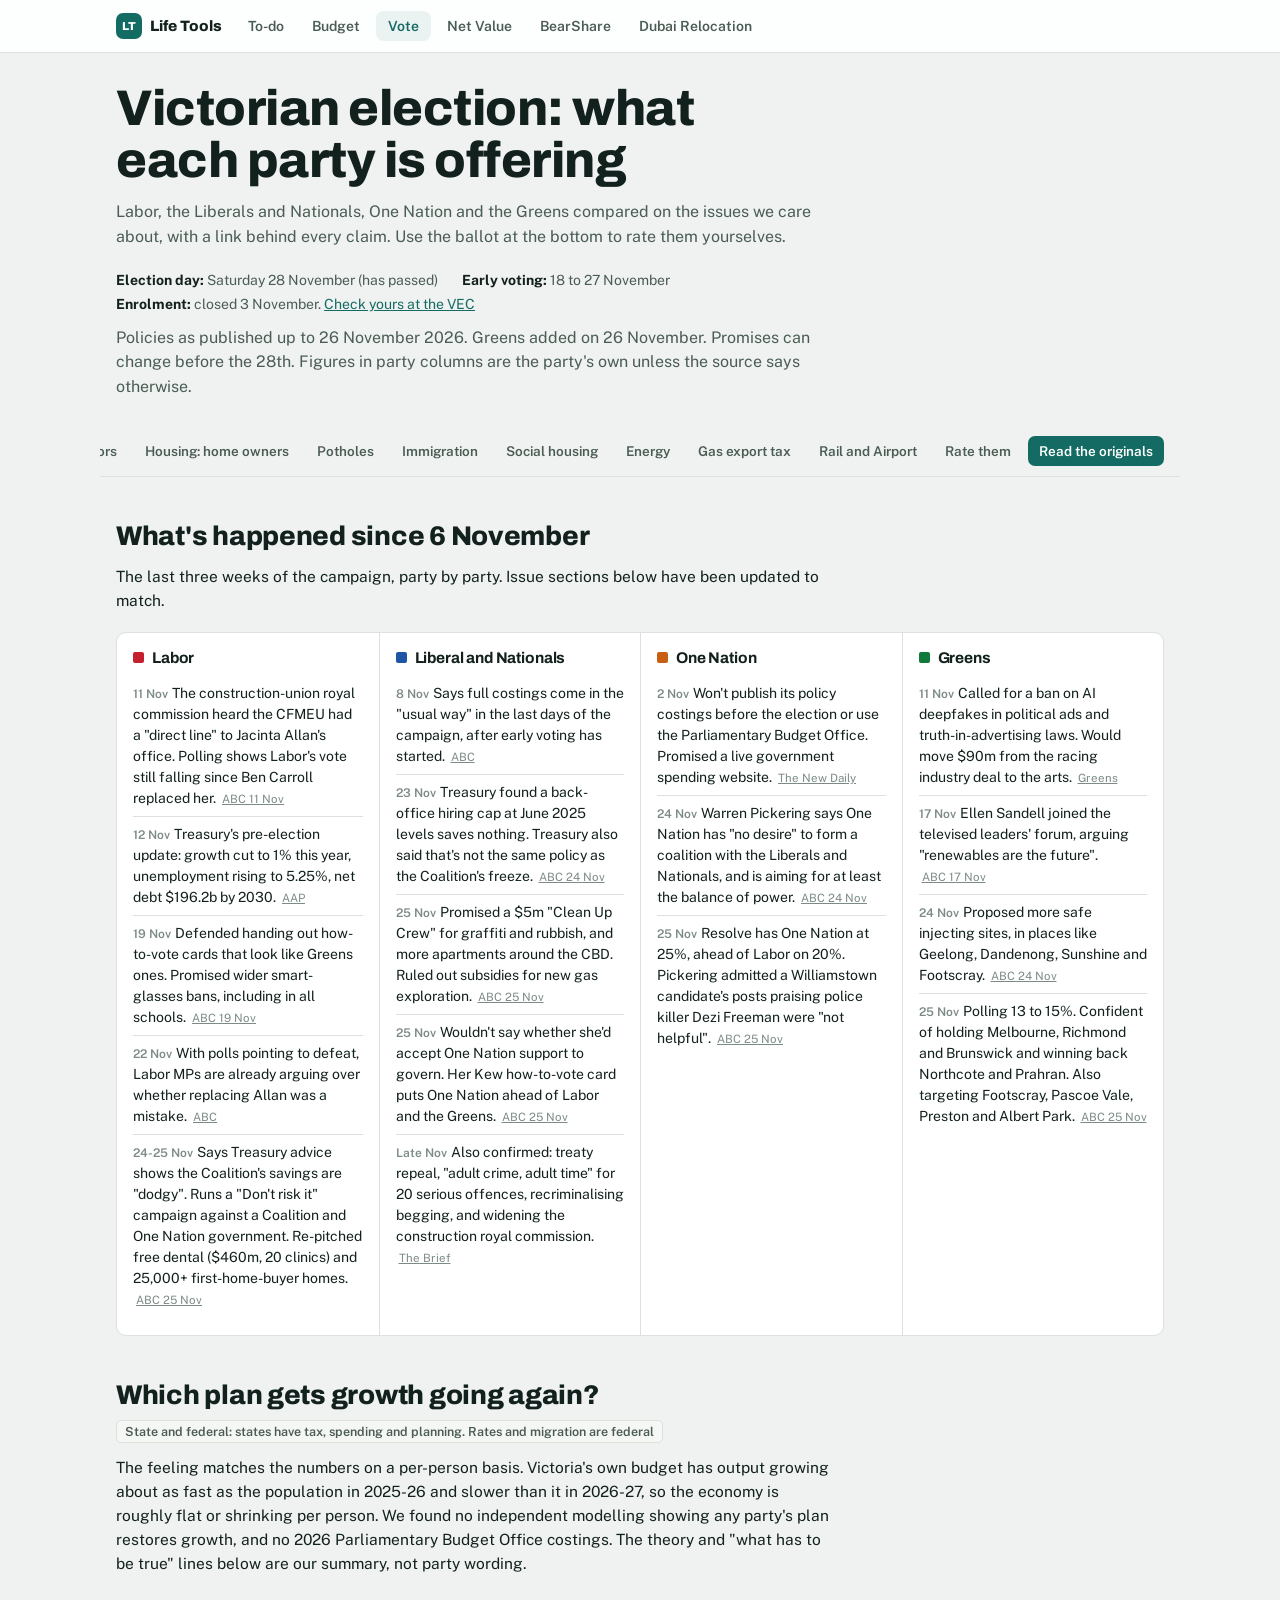
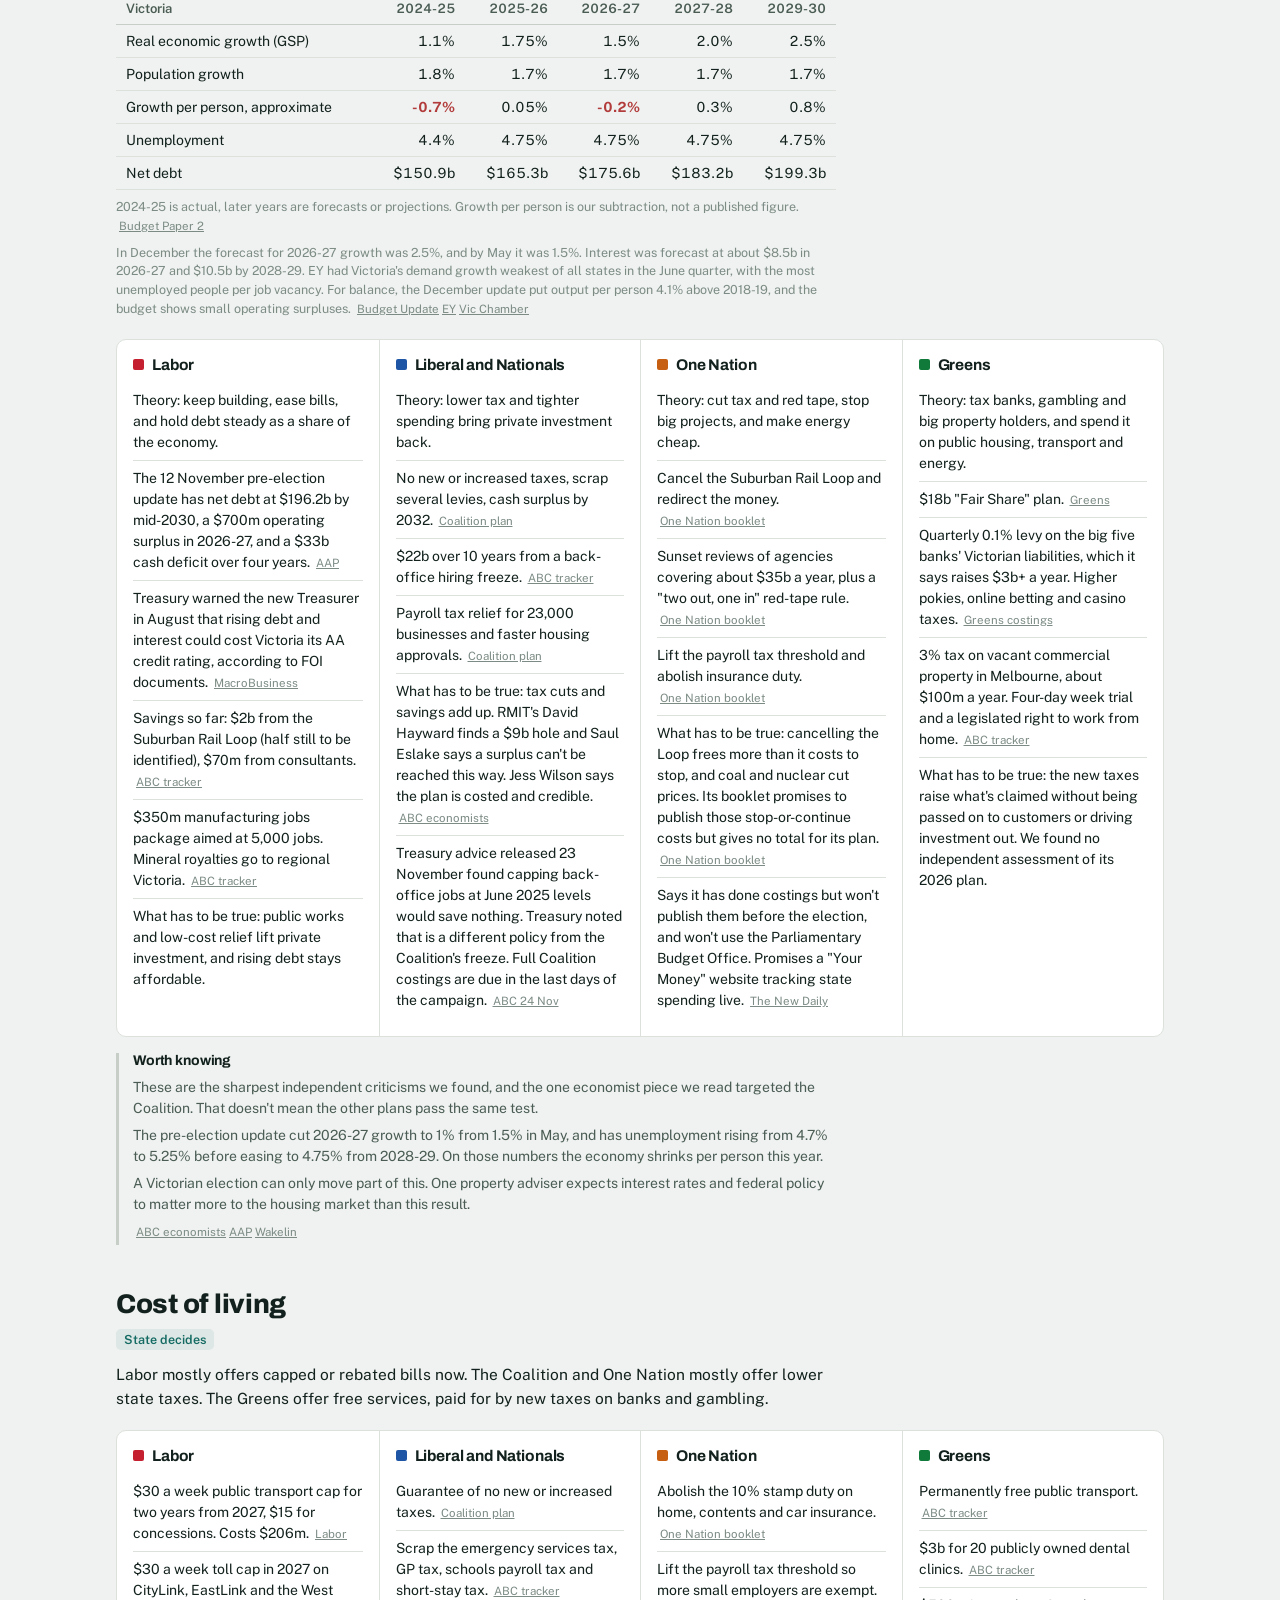
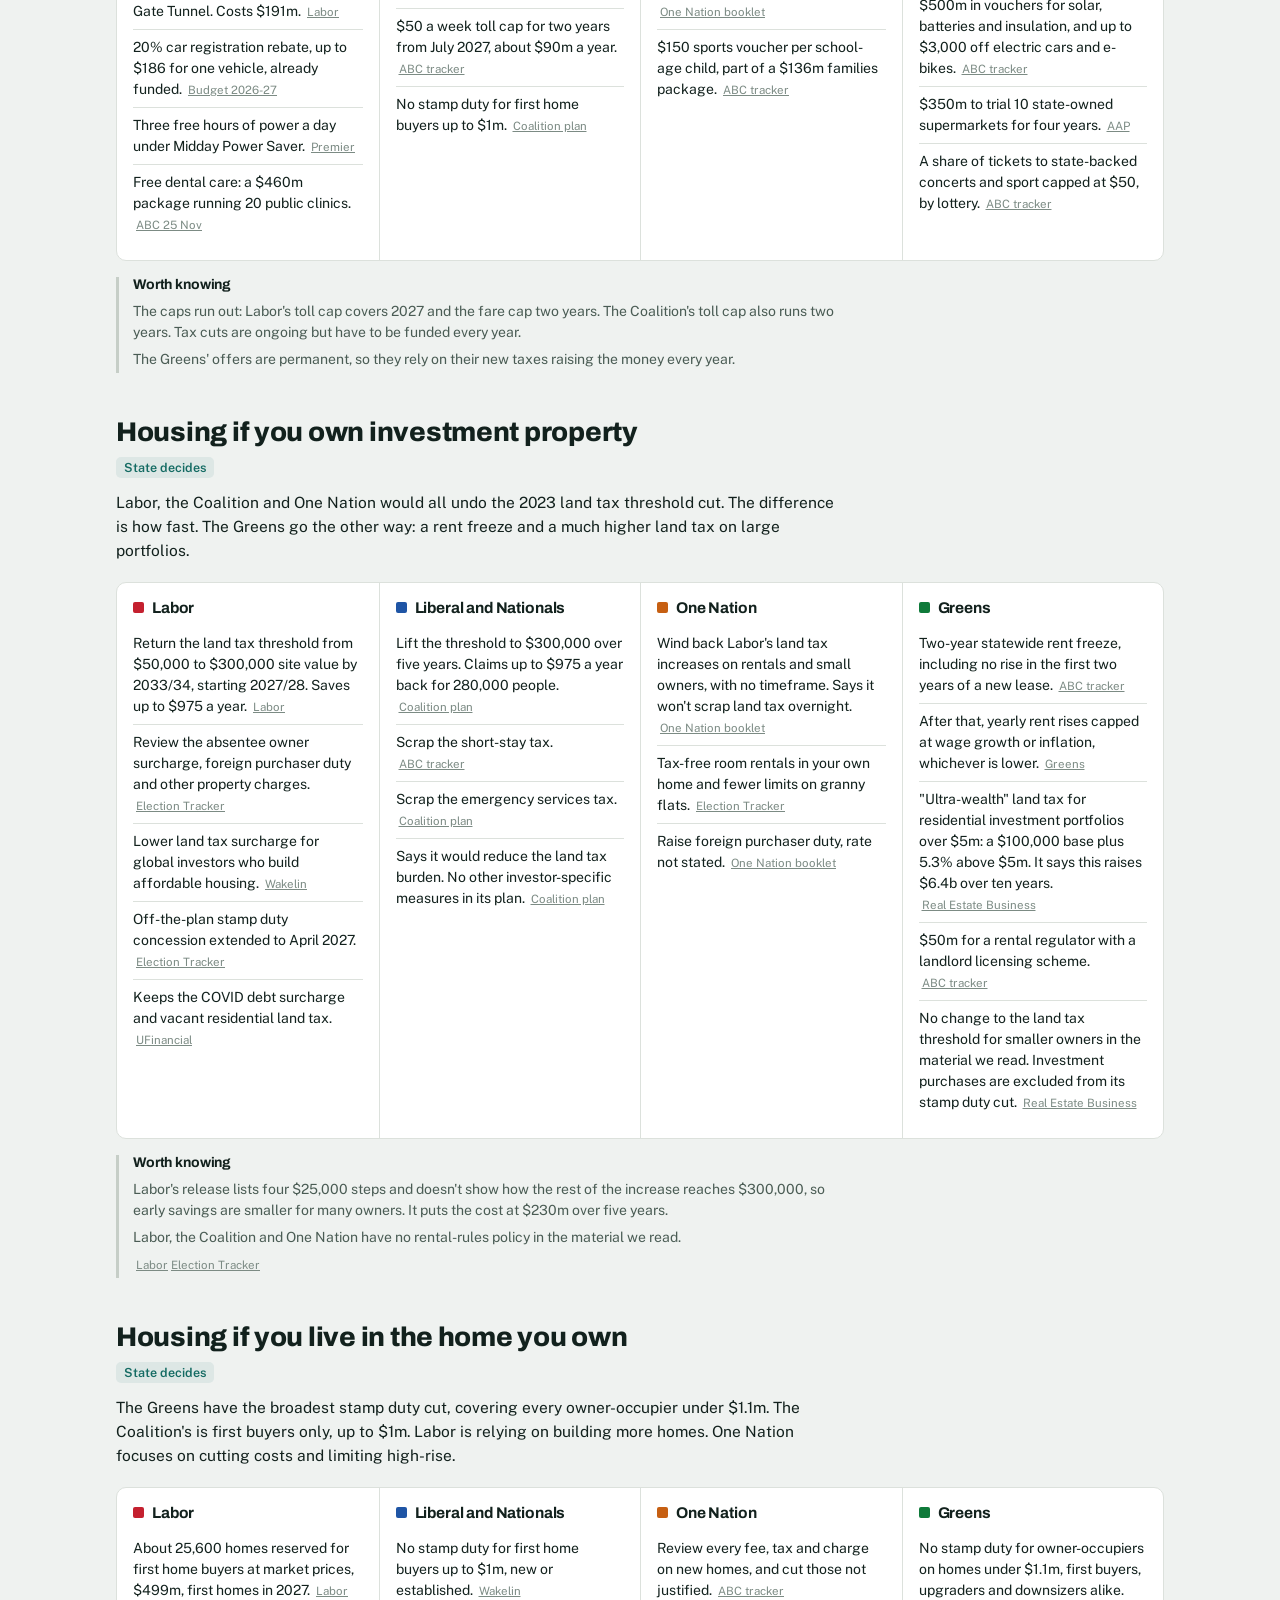
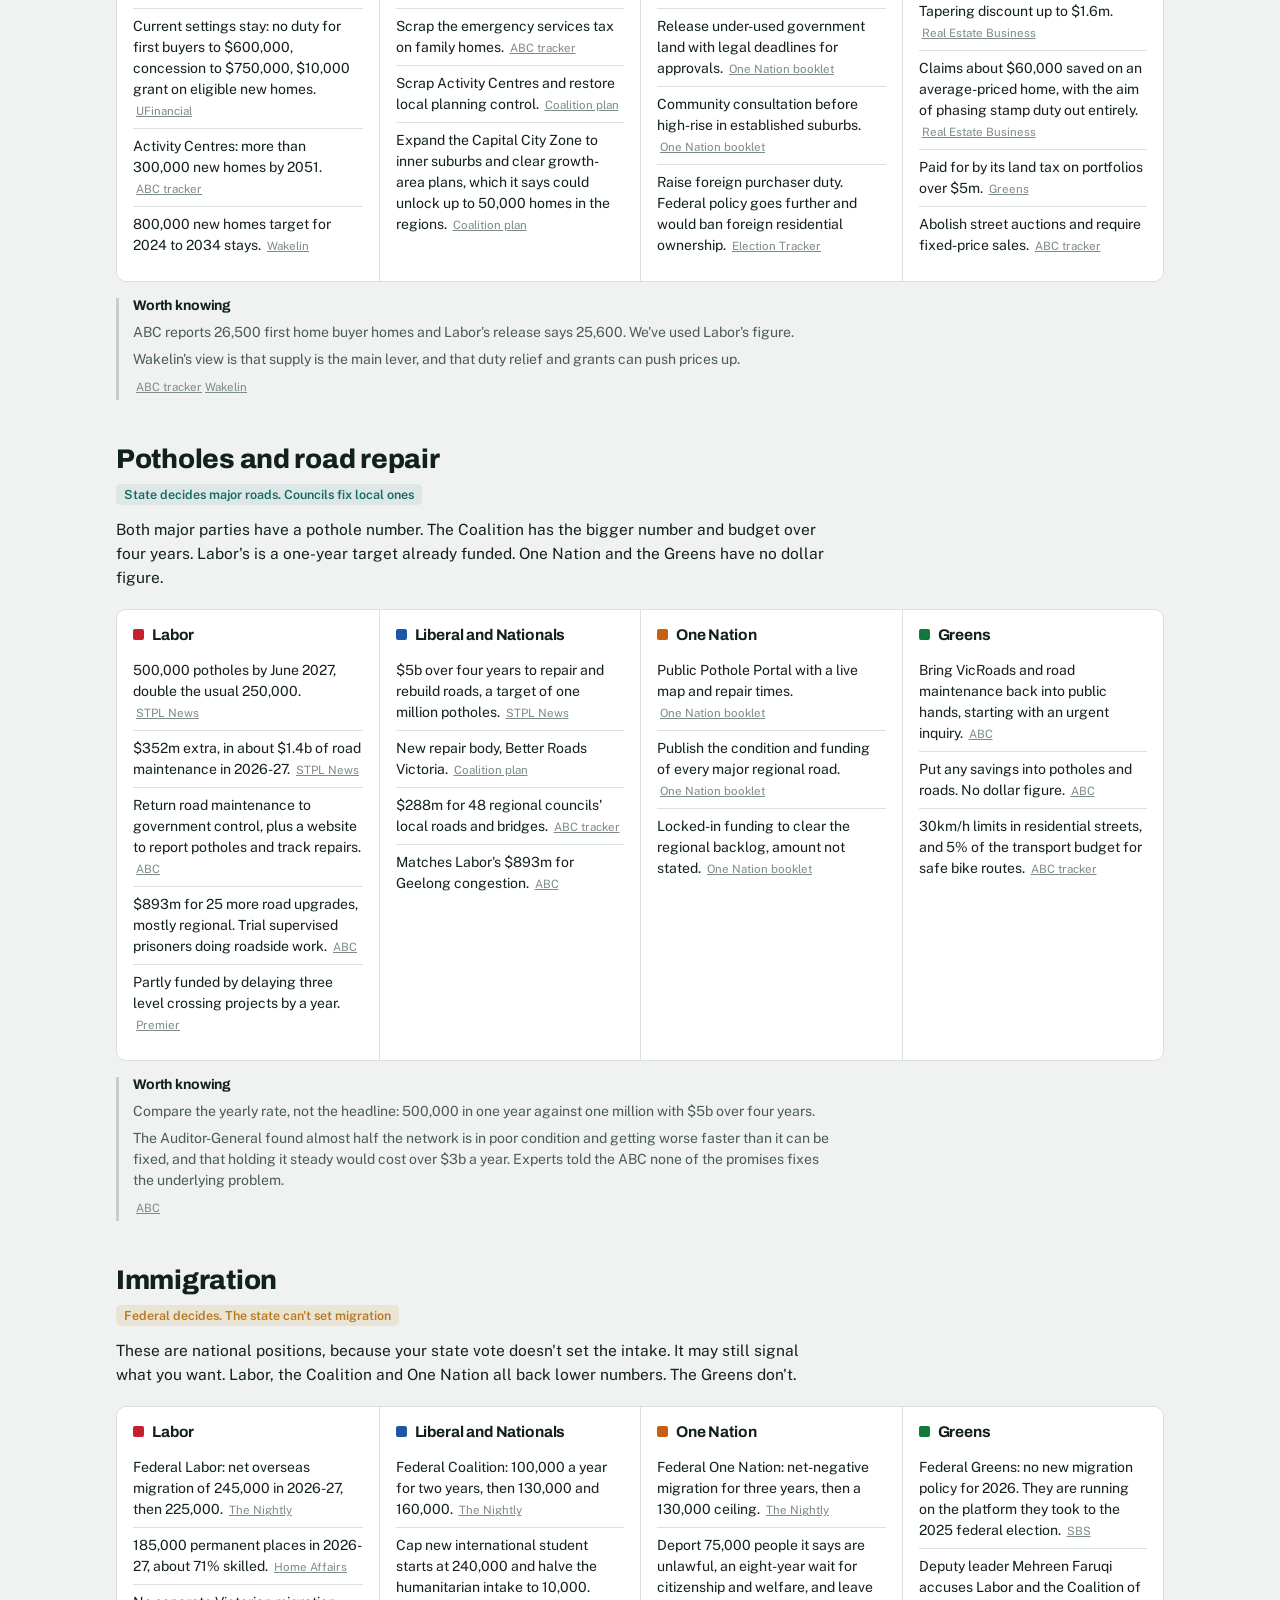
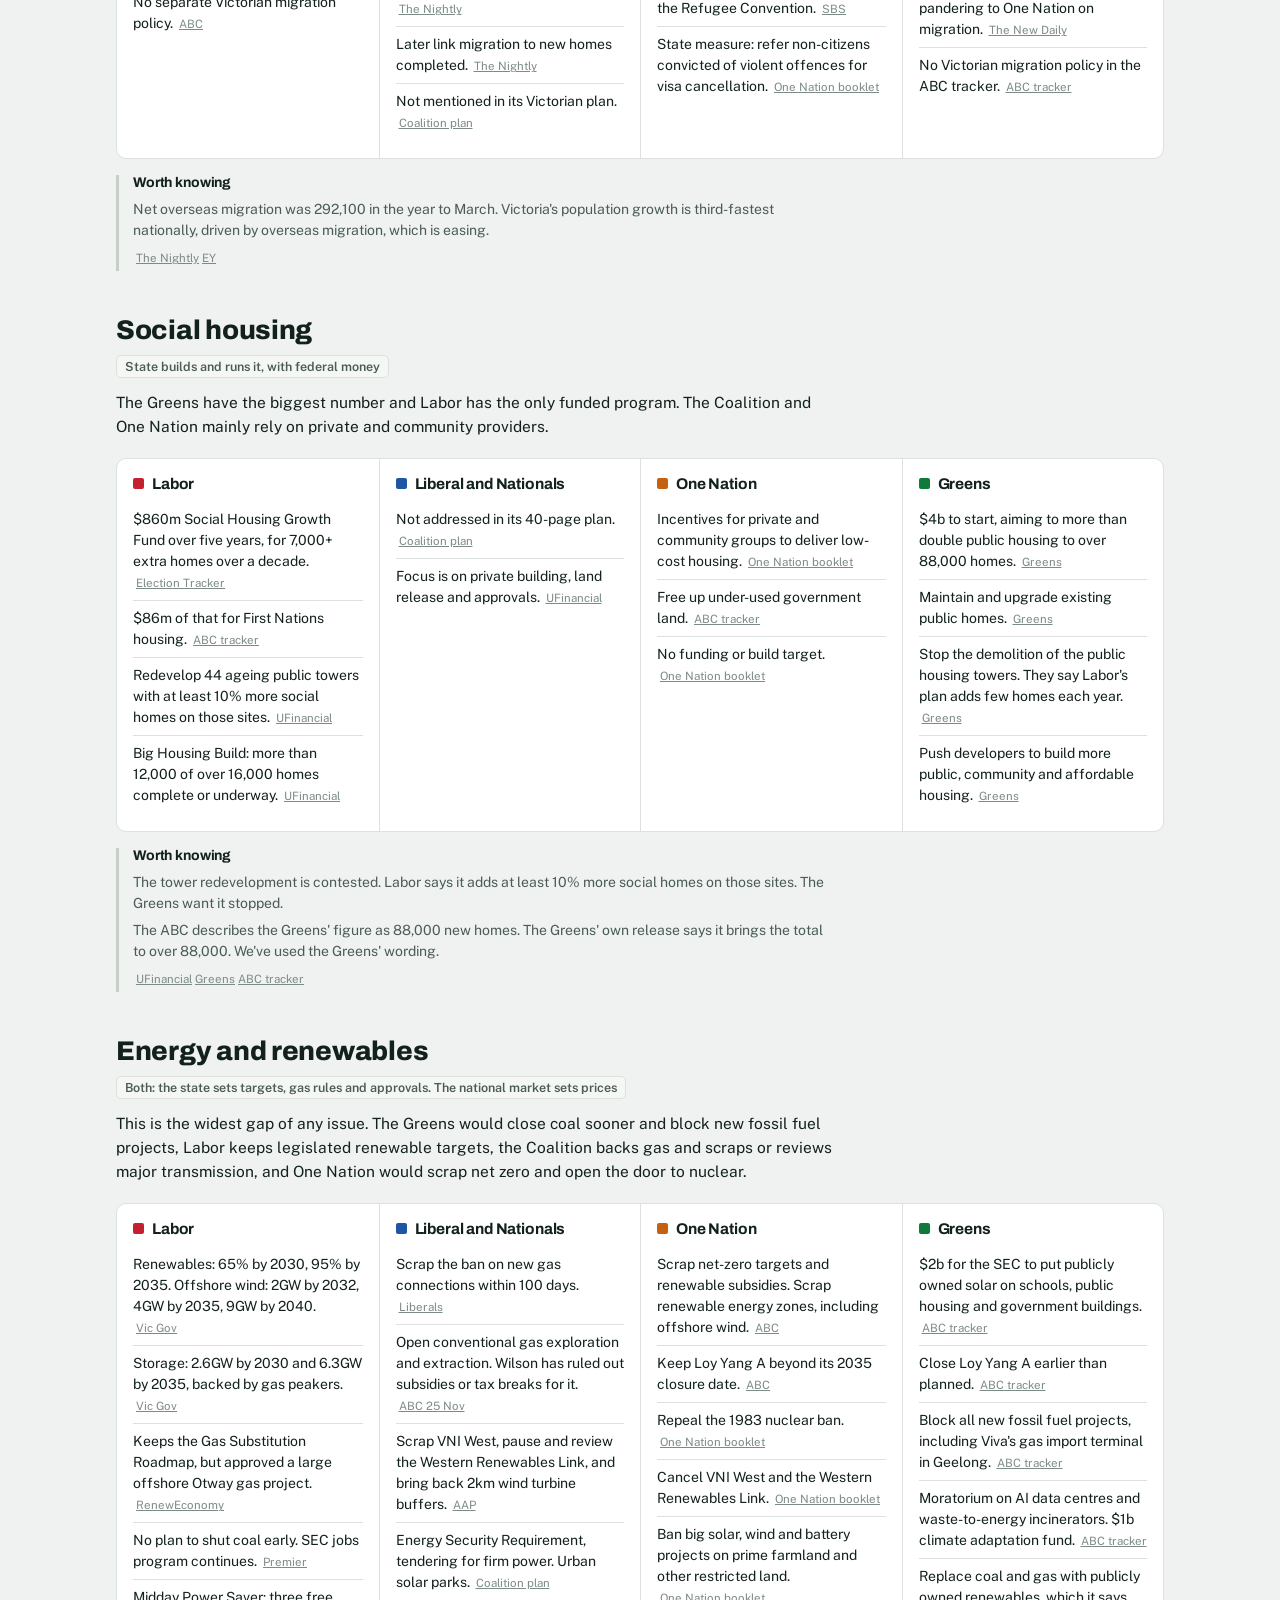
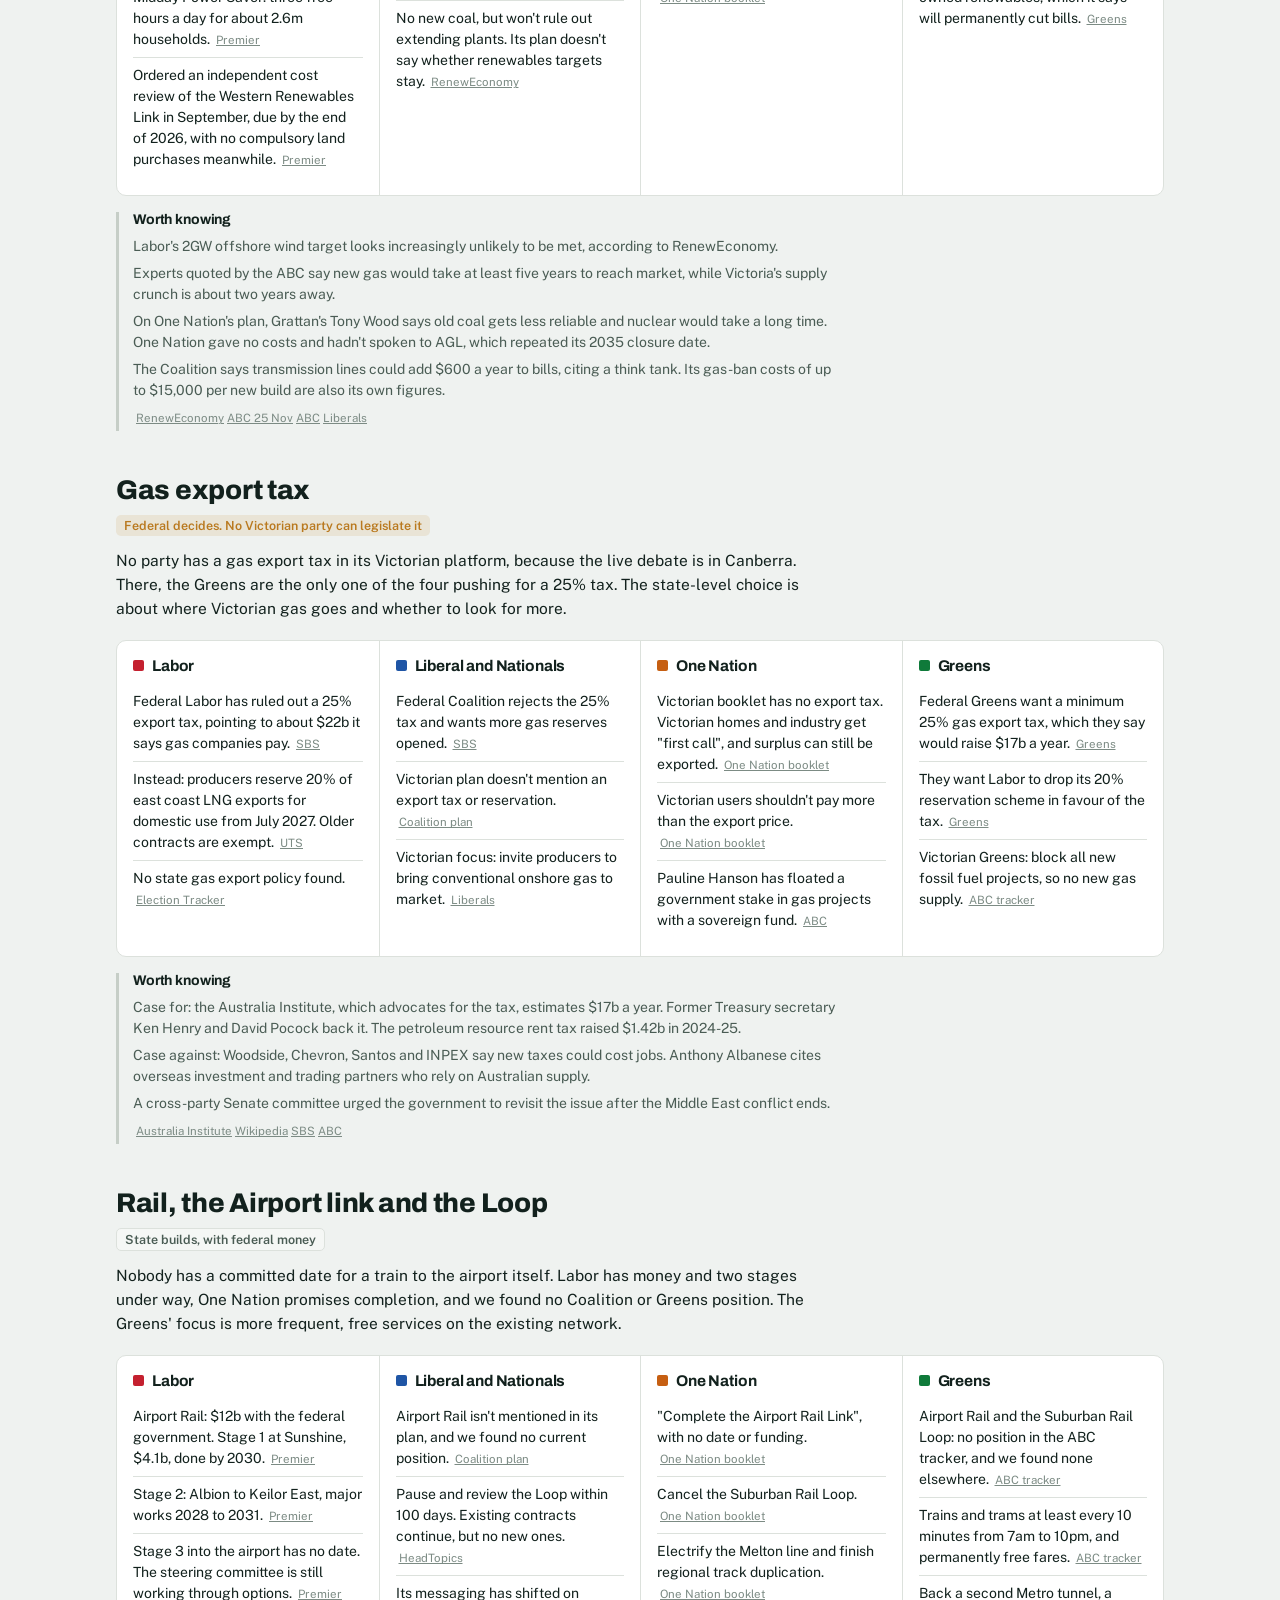
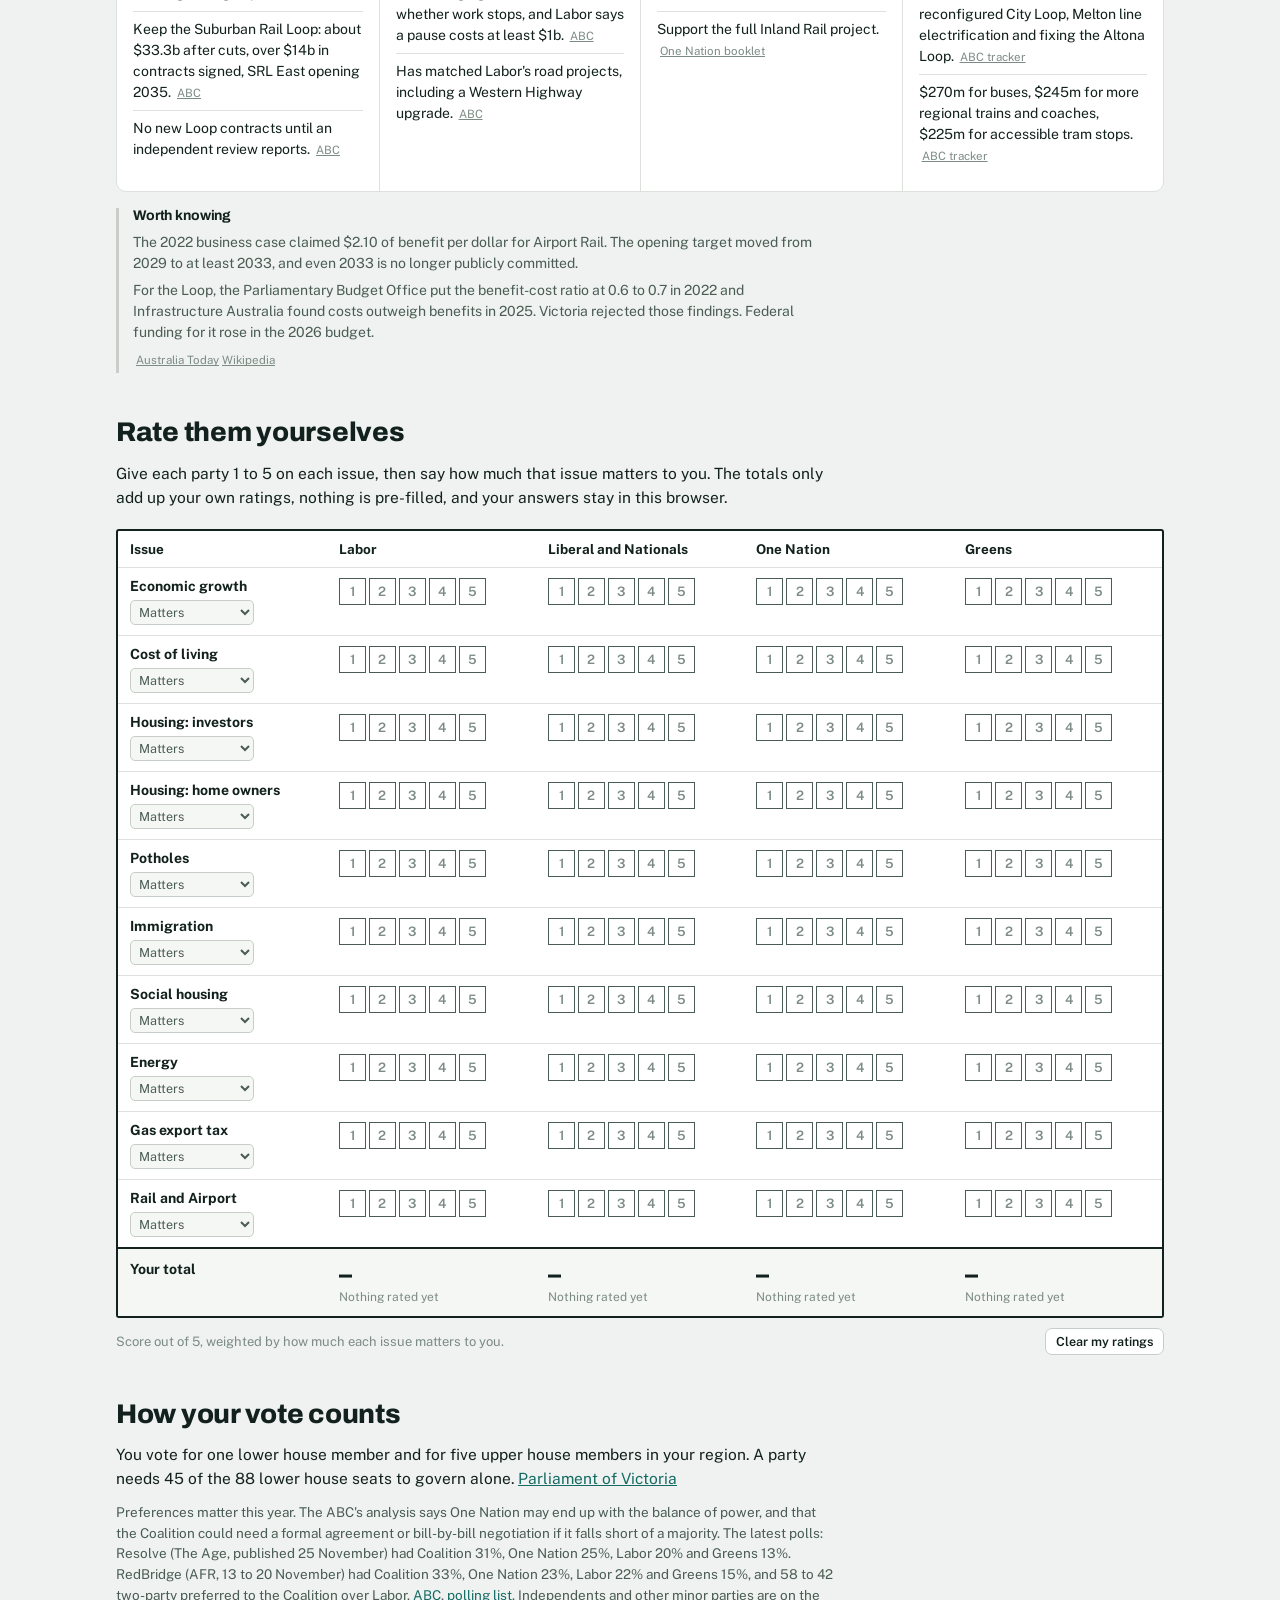
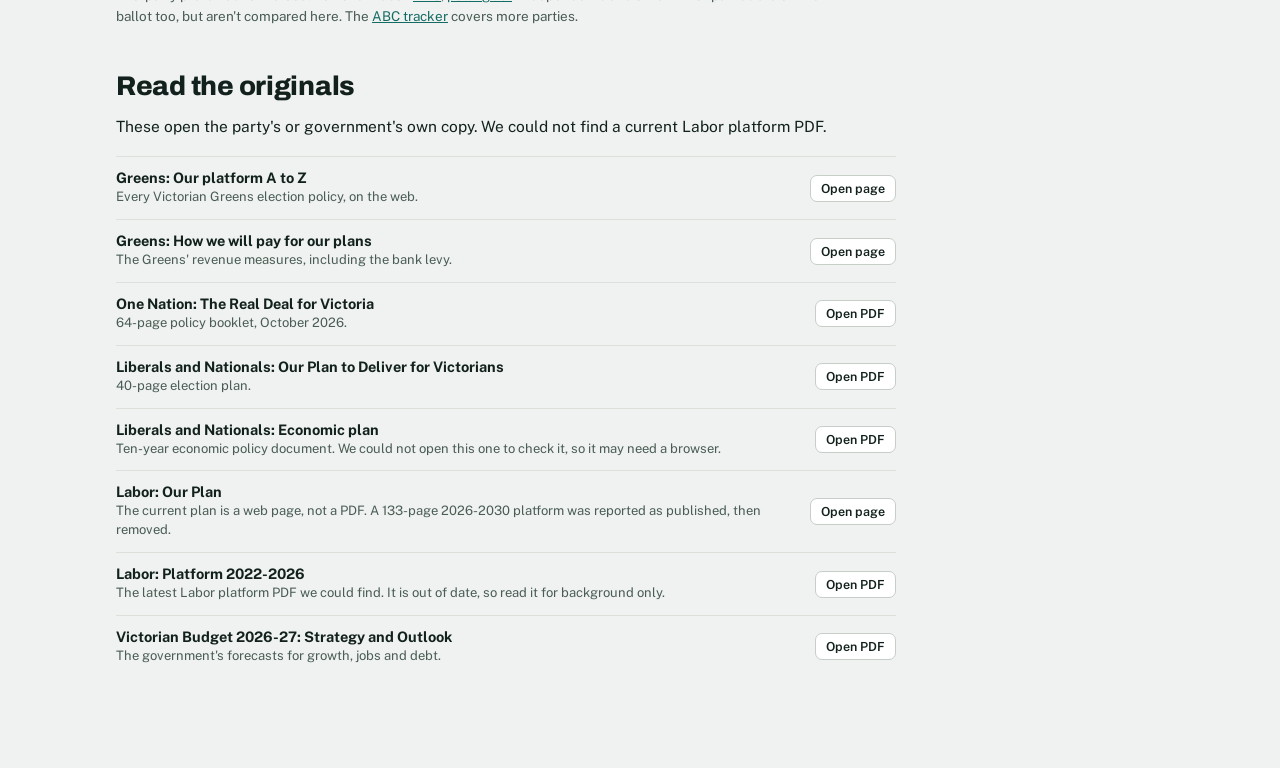
==== commit 873419e9: "vote: add Greens and campaign news since 6 Nov Adds a Greens column to every issue and the ballot, a" ====
--- a/vote/index.html
+++ b/vote/index.html
@@ -11,9 +11,9 @@
 <link rel="stylesheet" href="../assets/base.css">
 <style>
   body{ --page-max:1080px;
-    --labor:#C4202F; --coalition:#1F55A5; --onenation:#C65F12; }
+    --labor:#C4202F; --coalition:#1F55A5; --onenation:#C65F12; --greens:#0F7A3A; }
   @media (prefers-color-scheme: dark){
-    :root:not([data-theme="light"]) body{ --labor:#F0727A; --coalition:#7EA8EC; --onenation:#F0A35E; }
+    :root:not([data-theme="light"]) body{ --labor:#F0727A; --coalition:#7EA8EC; --onenation:#F0A35E; --greens:#62C98A; }
   }
   .page{ max-width:1080px; margin:0 auto; padding:30px 16px 90px; }
   .intro{ max-width:720px; }
@@ -39,12 +39,12 @@
   .who.both{ background:var(--surface-2); color:var(--ink-2); border:1px solid var(--line); }
   .gist{ max-width:720px; font-size:15.5px; line-height:1.55; margin:12px 0 0; }
 
-  .parties{ display:grid; grid-template-columns:repeat(3, minmax(0,1fr)); margin-top:20px; background:var(--surface); border:1px solid var(--line); border-radius:10px; }
-  .party{ padding:16px 18px 18px; min-width:0; }
+  .parties{ display:grid; grid-template-columns:repeat(4, minmax(0,1fr)); margin-top:20px; background:var(--surface); border:1px solid var(--line); border-radius:10px; }
+  .party{ padding:16px 16px 18px; min-width:0; }
   .party + .party{ border-left:1px solid var(--line); }
   .party h3{ display:flex; align-items:center; gap:8px; font-size:15.5px; font-weight:700; }
   .party h3::before{ content:""; width:11px; height:11px; border-radius:2px; background:var(--c); flex:none; }
-  .party.labor{ --c:var(--labor); } .party.coalition{ --c:var(--coalition); } .party.onenation{ --c:var(--onenation); }
+  .party.labor{ --c:var(--labor); } .party.coalition{ --c:var(--coalition); } .party.onenation{ --c:var(--onenation); } .party.greens{ --c:var(--greens); }
   .party ul{ margin:10px 0 0; padding:0; list-style:none; }
   .party li{ font-size:14px; line-height:1.5; padding:7px 0; color:var(--ink); }
   .party li + li{ border-top:1px solid var(--line); }
@@ -67,21 +67,27 @@
 
   /* the scorecard is drawn as a ballot paper */
   .ballot{ margin-top:20px; background:var(--surface); border:2px solid var(--ink); border-radius:3px; }
-  .ballot-row{ display:grid; grid-template-columns:minmax(150px,1.1fr) repeat(3, minmax(0,1fr)); gap:0; border-top:1px solid var(--line); }
+  .ballot-row{ display:grid; grid-template-columns:minmax(140px,1fr) repeat(4, minmax(0,1fr)); gap:0; border-top:1px solid var(--line); }
   .ballot-row.head{ border-top:0; font-weight:700; font-size:13.5px; }
   .ballot-row > div{ padding:10px 12px; min-width:0; }
   .ballot-issue b{ display:block; font-size:14px; }
   .weight{ margin-top:6px; font:inherit; font-size:12.5px; color:var(--ink-2); background:var(--surface-2); border:1px solid var(--line-strong); border-radius:5px; padding:3px 4px; max-width:100%; }
-  .boxes{ display:flex; gap:4px; flex-wrap:wrap; border:0; padding:0; margin:0; }
+  .boxes{ display:flex; gap:3px; flex-wrap:wrap; border:0; padding:0; margin:0; }
   .boxes legend{ display:none; }
-  .boxes label{ position:relative; width:30px; height:30px; cursor:pointer; }
+  .boxes label{ position:relative; width:27px; height:27px; cursor:pointer; }
+  .news-date{ font-size:12px; color:var(--ink-muted); font-weight:600; margin-right:4px; }
+  @media (max-width:1020px) and (min-width:781px){
+    .parties{ grid-template-columns:repeat(2, minmax(0,1fr)); }
+    .party:nth-child(3){ border-left:0; }
+    .party:nth-child(n+3){ border-top:1px solid var(--line); }
+  }
   .boxes input{ position:absolute; inset:0; opacity:0; margin:0; cursor:pointer; }
   .boxes span{ display:grid; place-items:center; width:100%; height:100%; border:1.5px solid var(--ink-2); font-size:13px; font-weight:600; color:var(--ink-muted); }
   .boxes input:checked + span{ background:var(--ink); border-color:var(--ink); color:var(--bg); font-weight:800; }
   .boxes input:focus-visible + span{ outline:2px solid var(--accent); outline-offset:2px; }
   .boxes label:hover span{ border-color:var(--accent); }
   .mobile-party{ display:none; font-size:12.5px; font-weight:600; color:var(--ink-2); margin-bottom:4px; }
-  .tally{ display:grid; grid-template-columns:minmax(150px,1.1fr) repeat(3, minmax(0,1fr)); border-top:2px solid var(--ink); background:var(--surface-2); }
+  .tally{ display:grid; grid-template-columns:minmax(140px,1fr) repeat(4, minmax(0,1fr)); border-top:2px solid var(--ink); background:var(--surface-2); }
   .tally > div{ padding:12px; }
   .tally .num{ font-family:"Archivo",sans-serif; font-weight:800; font-size:26px; line-height:1; font-variant-numeric:tabular-nums; }
   .tally .sub{ font-size:12px; color:var(--ink-muted); margin-top:3px; }
@@ -116,16 +122,22 @@
 <main class="page">
   <header class="intro">
     <h1>Victorian election: what each party is offering</h1>
-    <p>Labor, the Liberals and Nationals, and One Nation compared on the issues we care about, with a link behind every claim. Use the ballot at the bottom to rate them yourselves.</p>
+    <p>Labor, the Liberals and Nationals, One Nation and the Greens compared on the issues we care about, with a link behind every claim. Use the ballot at the bottom to rate them yourselves.</p>
     <ul class="dates">
       <li><b>Election day:</b> Saturday 28 November (<span id="days"></span>)</li>
       <li><b>Early voting:</b> 18 to 27 November</li>
       <li><b>Enrolment:</b> closed 3 November. <a href="https://www.vec.vic.gov.au/enrolment/check-my-enrolment" target="_blank" rel="noopener">Check yours at the VEC</a></li>
     </ul>
-    <p class="fine">Policies as published up to 6 November 2026. Promises can change before the 28th. Figures in party columns are the party's own unless the source says otherwise.</p>
+    <p class="fine">Policies as published up to 26 November 2026. Greens added on 26 November. Promises can change before the 28th. Figures in party columns are the party's own unless the source says otherwise.</p>
   </header>
 
   <nav class="picker" id="picker" aria-label="Issues"></nav>
+
+  <section id="news">
+    <h2>What's happened since 6 November</h2>
+    <p class="gist">The last three weeks of the campaign, party by party. Issue sections below have been updated to match.</p>
+    <div id="news-grid"></div>
+  </section>
   <div id="issues"></div>
 
   <section id="ballot">
@@ -141,7 +153,7 @@
   <section id="how">
     <h2>How your vote counts</h2>
     <p class="gist">You vote for one lower house member and for five upper house members in your region. A party needs 45 of the 88 lower house seats to govern alone. <a href="https://www.parliament.vic.gov.au/election" target="_blank" rel="noopener">Parliament of Victoria</a></p>
-    <p class="fine">Preferences matter this year. The ABC's analysis says One Nation may end up with the balance of power, and that the Coalition could need a formal agreement or bill-by-bill negotiation if it falls short of a majority. Roy Morgan's 26 to 29 October poll had primary votes at Coalition 29.5%, Labor 22.5%, One Nation 22% and Greens 12.5%. <a href="https://www.abc.net.au/news/2026-10-03/victorian-state-election-unpredictable-casey-briggs-analysis/107216078" target="_blank" rel="noopener">ABC</a>, <a href="https://en.wikipedia.org/wiki/Opinion_polling_for_the_2026_Victorian_state_election" target="_blank" rel="noopener">polling list</a>. Greens, independents and minor parties are on the ballot too, but aren't compared here. The <a href="https://www.abc.net.au/news/2026-11-04/victoria-2026-election-policy-promise-tracker/107247200" target="_blank" rel="noopener">ABC tracker</a> covers more parties.</p>
+    <p class="fine">Preferences matter this year. The ABC's analysis says One Nation may end up with the balance of power, and that the Coalition could need a formal agreement or bill-by-bill negotiation if it falls short of a majority. The latest polls: Resolve (The Age, published 25 November) had Coalition 31%, One Nation 25%, Labor 20% and Greens 13%. RedBridge (AFR, 13 to 20 November) had Coalition 33%, One Nation 23%, Labor 22% and Greens 15%, and 58 to 42 two-party preferred to the Coalition over Labor. <a href="https://www.abc.net.au/news/2026-11-25/victoria-election-live-updates-labor-liberals-campaign/107422466" target="_blank" rel="noopener">ABC</a>, <a href="https://en.wikipedia.org/wiki/Opinion_polling_for_the_2026_Victorian_state_election" target="_blank" rel="noopener">polling list</a>. Independents and other minor parties are on the ballot too, but aren't compared here. The <a href="https://www.abc.net.au/news/2026-11-04/victoria-2026-election-policy-promise-tracker/107247200" target="_blank" rel="noopener">ABC tracker</a> covers more parties.</p>
   </section>
 
   <section id="docs">
@@ -197,6 +209,33 @@
   campaign:['ABC','https://www.abc.net.au/news/2026-11-01/victorian-election-labor-liberal-tough-battle/107331376'],
   greens:['Greens','https://greens.org.au/vic/news/media-release/labors-plan-demolish-public-housing-towers-will-see-just-15-extra-social'],
   srlwiki:['Wikipedia','https://en.wikipedia.org/wiki/Suburban_Rail_Loop'],
+  gplat:['Greens platform','https://greens.org.au/vic/platform/a-z'],
+  gpay:['Greens costings','https://greens.org.au/vic/platform/how-we-will-pay'],
+  gfair:['Greens','https://greens.org.au/vic/news/media-release/victorian-greens-launch-18-billion-fair-share-plan-and-make-election-pitch'],
+  ghome:['Greens','https://greens.org.au/vic/news/media-release/greens-unveil-bold-housing-plan-bring-down-cost-buying-home-abolishing-stamp'],
+  gclimate:['Greens','https://greens.org.au/vic/news/media-release/only-greens-will-stop-victoria-going-backwards-climate-change'],
+  ggas:['Greens','https://greens.org.au/news/media-release/labor-must-ditch-gas-reservation-and-finally-make-gas-industry-pay'],
+  gsuper:['AAP','https://www.newcastleherald.com.au/story/9365345/greens-hints-state-at-crossroads-at-party-launch/'],
+  gpt:['Greens','https://greens.org.au/vic/about/statement-kathleen-maltzahn'],
+  gnews:['Greens','https://greens.org.au/vic/news'],
+  gmig:['SBS','https://www.sbs.com.au/news/article/labor-and-one-nation-migration-policy-explainer/k0fdkgdfa'],
+  faruqi:['The New Daily','https://www.thenewdaily.com.au/news/politics/australian-politics/2026/05/14/one-nation-lashes-coalition'],
+  reb:['Real Estate Business','https://www.realestatebusiness.com.au/industry/32761-victoria-s-election-the-housing-promises-set-to-reshape-property'],
+  abc25:['ABC 25 Nov','https://www.abc.net.au/news/2026-11-25/victoria-election-live-updates-labor-liberals-campaign/107422466'],
+  abc24:['ABC 24 Nov','https://www.abc.net.au/news/2026-11-24/victoria-election-live-updates-labor-liberals-campaign/107419958'],
+  abc22:['ABC','https://www.abc.net.au/news/2026-11-22/victorian-election-analysis-one-week-to-go/107412322'],
+  abc19:['ABC 19 Nov','https://www.abc.net.au/news/2026-11-19/victorian-election-live-early-voting-second-day/107402202'],
+  abc17:['ABC 17 Nov','https://www.abc.net.au/news/2026-11-17/victoria-election-blog-november-17-royal-commission/107393612'],
+  abc11:['ABC 11 Nov','https://www.abc.net.au/news/2026-11-11/victoria-election-blog-november-11/107371790'],
+  costings:['ABC','https://www.abc.net.au/news/2026-11-08/labor-royal-commission-ben-carroll-vic-election-campaign/107351126'],
+  holes:['ABC','https://abc.net.au/news/2026-11-24/victorian-election-parties-pothole-promises/107416310'],
+  pebu:['AAP','https://www.hepburnadvocate.com.au/story/9390186/debt-blowout-slower-growth-pain-in-pre-poll-forecast/'],
+  pebudoc:['DTF','https://www.dtf.vic.gov.au/2026-victorian-pre-election-budget-update'],
+  rating:['MacroBusiness','https://www.macrobusiness.com.au/2026/11/victorian-treasury-warns-of-credit-rating-downgrade/'],
+  wrl:['Premier','https://www.premier.vic.gov.au/statement-premier-western-renewables-link'],
+  wrl2:['AAP','https://www.theleader.com.au/story/9350906/major-transmission-project-paused-after-public-outcry/'],
+  brief:['The Brief','https://www.thebrief.news/en/standard/article/47442/victorian-coalition-sets-out-plans-days-before-state-election'],
+  oncost:['The New Daily','https://www.thenewdaily.com.au/news/state/vic/2026/11/02/one-nation-costings-secrecy'],
 };
 
 const ISSUES = [
@@ -205,7 +244,8 @@
   table:true,
   parties:{
    labor:[ ['Theory: keep building, ease bills, and hold debt steady as a share of the economy.'],
-           ['Budget forecasts net debt reaching $199.3b by 2029-30 while net debt to GSP eases from 24.9% to 24.4%.','bp2'],
+           ['The 12 November pre-election update has net debt at $196.2b by mid-2030, a $700m operating surplus in 2026-27, and a $33b cash deficit over four years.','pebu'],
+           ['Treasury warned the new Treasurer in August that rising debt and interest could cost Victoria its AA credit rating, according to FOI documents.','rating'],
            ['Savings so far: $2b from the Suburban Rail Loop (half still to be identified), $70m from consultants.','abc'],
            ['$350m manufacturing jobs package aimed at 5,000 jobs. Mineral royalties go to regional Victoria.','abc'],
            ['What has to be true: public works and low-cost relief lift private investment, and rising debt stays affordable.'] ],
@@ -213,35 +253,49 @@
            ['No new or increased taxes, scrap several levies, cash surplus by 2032.','plan'],
            ['$22b over 10 years from a back-office hiring freeze.','abc'],
            ['Payroll tax relief for 23,000 businesses and faster housing approvals.','plan'],
-           ['What has to be true: tax cuts and savings add up. RMIT\'s David Hayward finds a $9b hole and Saul Eslake says a surplus can\'t be reached this way. Jess Wilson says the plan is costed and credible.','econ'] ],
+           ['What has to be true: tax cuts and savings add up. RMIT\'s David Hayward finds a $9b hole and Saul Eslake says a surplus can\'t be reached this way. Jess Wilson says the plan is costed and credible.','econ'],
+           ['Treasury advice released 23 November found capping back-office jobs at June 2025 levels would save nothing. Treasury noted that is a different policy from the Coalition\'s freeze. Full Coalition costings are due in the last days of the campaign.','abc24'] ],
    onenation:[ ['Theory: cut tax and red tape, stop big projects, and make energy cheap.'],
            ['Cancel the Suburban Rail Loop and redirect the money.','on'],
            ['Sunset reviews of agencies covering about $35b a year, plus a "two out, one in" red-tape rule.','on'],
            ['Lift the payroll tax threshold and abolish insurance duty.','on'],
-           ['What has to be true: cancelling the Loop frees more than it costs to stop, and coal and nuclear cut prices. Its booklet promises to publish those stop-or-continue costs but gives no total for its plan.','on'] ]},
+           ['What has to be true: cancelling the Loop frees more than it costs to stop, and coal and nuclear cut prices. Its booklet promises to publish those stop-or-continue costs but gives no total for its plan.','on'],
+           ['Says it has done costings but won\'t publish them before the election, and won\'t use the Parliamentary Budget Office. Promises a "Your Money" website tracking state spending live.','oncost'] ],
+   greens:[ ['Theory: tax banks, gambling and big property holders, and spend it on public housing, transport and energy.'],
+           ['$18b "Fair Share" plan.','gfair'],
+           ['Quarterly 0.1% levy on the big five banks\' Victorian liabilities, which it says raises $3b+ a year. Higher pokies, online betting and casino taxes.','gpay'],
+           ['3% tax on vacant commercial property in Melbourne, about $100m a year. Four-day week trial and a legislated right to work from home.','abc'],
+           ['What has to be true: the new taxes raise what\'s claimed without being passed on to customers or driving investment out. We found no independent assessment of its 2026 plan.'] ]},
   notes:['These are the sharpest independent criticisms we found, and the one economist piece we read targeted the Coalition. That doesn\'t mean the other plans pass the same test.',
+         'The pre-election update cut 2026-27 growth to 1% from 1.5% in May, and has unemployment rising from 4.7% to 5.25% before easing to 4.75% from 2028-29. On those numbers the economy shrinks per person this year.',
          'A Victorian election can only move part of this. One property adviser expects interest rates and federal policy to matter more to the housing market than this result.'],
-  noteSources:['econ','wakelin'] },
+  noteSources:['econ','pebu','wakelin'] },
 
 { id:'cost', tab:'Cost of living', title:'Cost of living', who:['state','State decides'],
-  gist:'Labor mostly offers capped or rebated bills now. The Coalition and One Nation mostly offer lower state taxes.',
+  gist:'Labor mostly offers capped or rebated bills now. The Coalition and One Nation mostly offer lower state taxes. The Greens offer free services, paid for by new taxes on banks and gambling.',
   parties:{
    labor:[ ['$30 a week public transport cap for two years from 2027, $15 for concessions. Costs $206m.','labfare'],
            ['$30 a week toll cap in 2027 on CityLink, EastLink and the West Gate Tunnel. Costs $191m.','labtoll'],
            ['20% car registration rebate, up to $186 for one vehicle, already funded.','budgetcol'],
            ['Three free hours of power a day under Midday Power Saver.','midday'],
-           ['Free public dental clinics.','lab'] ],
+           ['Free dental care: a $460m package running 20 public clinics.','abc25'] ],
    coalition:[ ['Guarantee of no new or increased taxes.','plan'],
            ['Scrap the emergency services tax, GP tax, schools payroll tax and short-stay tax.','abc'],
            ['$50 a week toll cap for two years from July 2027, about $90m a year.','abc'],
            ['No stamp duty for first home buyers up to $1m.','plan'] ],
    onenation:[ ['Abolish the 10% stamp duty on home, contents and car insurance.','on'],
            ['Lift the payroll tax threshold so more small employers are exempt.','on'],
-           ['$150 sports voucher per school-age child, part of a $136m families package.','abc'] ]},
-  notes:['The caps run out: Labor\'s toll cap covers 2027 and the fare cap two years. The Coalition\'s toll cap also runs two years. Tax cuts are ongoing but have to be funded every year.'] },
+           ['$150 sports voucher per school-age child, part of a $136m families package.','abc'] ],
+   greens:[ ['Permanently free public transport.','abc'],
+           ['$3b for 20 publicly owned dental clinics.','abc'],
+           ['$500m in vouchers for solar, batteries and insulation, and up to $3,000 off electric cars and e-bikes.','abc'],
+           ['$350m to trial 10 state-owned supermarkets for four years.','gsuper'],
+           ['A share of tickets to state-backed concerts and sport capped at $50, by lottery.','abc'] ]},
+  notes:['The caps run out: Labor\'s toll cap covers 2027 and the fare cap two years. The Coalition\'s toll cap also runs two years. Tax cuts are ongoing but have to be funded every year.',
+         'The Greens\' offers are permanent, so they rely on their new taxes raising the money every year.'] },
 
 { id:'investors', tab:'Housing: investors', title:'Housing if you own investment property', who:['state','State decides'],
-  gist:'All three would undo the 2023 land tax threshold cut. The difference is how fast, and what else comes with it.',
+  gist:'Labor, the Coalition and One Nation would all undo the 2023 land tax threshold cut. The difference is how fast. The Greens go the other way: a rent freeze and a much higher land tax on large portfolios.',
   parties:{
    labor:[ ['Return the land tax threshold from $50,000 to $300,000 site value by 2033/34, starting 2027/28. Saves up to $975 a year.','labtax'],
            ['Review the absentee owner surcharge, foreign purchaser duty and other property charges.','tracker'],
@@ -254,13 +308,18 @@
            ['Says it would reduce the land tax burden. No other investor-specific measures in its plan.','plan'] ],
    onenation:[ ['Wind back Labor\'s land tax increases on rentals and small owners, with no timeframe. Says it won\'t scrap land tax overnight.','on'],
            ['Tax-free room rentals in your own home and fewer limits on granny flats.','tracker'],
-           ['Raise foreign purchaser duty, rate not stated.','on'] ]},
+           ['Raise foreign purchaser duty, rate not stated.','on'] ],
+   greens:[ ['Two-year statewide rent freeze, including no rise in the first two years of a new lease.','abc'],
+           ['After that, yearly rent rises capped at wage growth or inflation, whichever is lower.','ghome'],
+           ['"Ultra-wealth" land tax for residential investment portfolios over $5m: a $100,000 base plus 5.3% above $5m. It says this raises $6.4b over ten years.','reb'],
+           ['$50m for a rental regulator with a landlord licensing scheme.','abc'],
+           ['No change to the land tax threshold for smaller owners in the material we read. Investment purchases are excluded from its stamp duty cut.','reb'] ]},
   notes:['Labor\'s release lists four $25,000 steps and doesn\'t show how the rest of the increase reaches $300,000, so early savings are smaller for many owners. It puts the cost at $230m over five years.',
-         'None of the three has a rental-rules policy in the material we read. Greens policy differs sharply: a two-year rent freeze and 5.3% land tax on residential holdings over $5m.'],
+         'Labor, the Coalition and One Nation have no rental-rules policy in the material we read.'],
   noteSources:['labtax','tracker'] },
 
 { id:'ppr', tab:'Housing: home owners', title:'Housing if you live in the home you own', who:['state','State decides'],
-  gist:'The Coalition has the biggest tax offer for first buyers. Labor is relying on building more homes. One Nation focuses on cutting costs and limiting high-rise.',
+  gist:'The Greens have the broadest stamp duty cut, covering every owner-occupier under $1.1m. The Coalition\'s is first buyers only, up to $1m. Labor is relying on building more homes. One Nation focuses on cutting costs and limiting high-rise.',
   parties:{
    labor:[ ['About 25,600 homes reserved for first home buyers at market prices, $499m, first homes in 2027.','labfhb'],
            ['Current settings stay: no duty for first buyers to $600,000, concession to $750,000, $10,000 grant on eligible new homes.','ufin'],
@@ -273,28 +332,39 @@
    onenation:[ ['Review every fee, tax and charge on new homes, and cut those not justified.','abc'],
            ['Release under-used government land with legal deadlines for approvals.','on'],
            ['Community consultation before high-rise in established suburbs.','on'],
-           ['Raise foreign purchaser duty. Federal policy goes further and would ban foreign residential ownership.','tracker'] ]},
+           ['Raise foreign purchaser duty. Federal policy goes further and would ban foreign residential ownership.','tracker'] ],
+   greens:[ ['No stamp duty for owner-occupiers on homes under $1.1m, first buyers, upgraders and downsizers alike. Tapering discount up to $1.6m.','reb'],
+           ['Claims about $60,000 saved on an average-priced home, with the aim of phasing stamp duty out entirely.','reb'],
+           ['Paid for by its land tax on portfolios over $5m.','ghome'],
+           ['Abolish street auctions and require fixed-price sales.','abc'] ]},
   notes:['ABC reports 26,500 first home buyer homes and Labor\'s release says 25,600. We\'ve used Labor\'s figure.',
          'Wakelin\'s view is that supply is the main lever, and that duty relief and grants can push prices up.'],
   noteSources:['abc','wakelin'] },
 
 { id:'potholes', tab:'Potholes', title:'Potholes and road repair', who:['state','State decides major roads. Councils fix local ones'],
-  gist:'Both major parties have a pothole number. The Coalition has the bigger number and budget over four years. Labor\'s is a one-year target already funded.',
+  gist:'Both major parties have a pothole number. The Coalition has the bigger number and budget over four years. Labor\'s is a one-year target already funded. One Nation and the Greens have no dollar figure.',
   parties:{
    labor:[ ['500,000 potholes by June 2027, double the usual 250,000.','stpl'],
            ['$352m extra, in about $1.4b of road maintenance in 2026-27.','stpl'],
-           ['Return road maintenance to government control.','lab'],
+           ['Return road maintenance to government control, plus a website to report potholes and track repairs.','holes'],
+           ['$893m for 25 more road upgrades, mostly regional. Trial supervised prisoners doing roadside work.','holes'],
            ['Partly funded by delaying three level crossing projects by a year.','pot'] ],
    coalition:[ ['$5b over four years to repair and rebuild roads, a target of one million potholes.','stpl'],
            ['New repair body, Better Roads Victoria.','plan'],
-           ['$288m for 48 regional councils\' local roads and bridges.','abc'] ],
+           ['$288m for 48 regional councils\' local roads and bridges.','abc'],
+           ['Matches Labor\'s $893m for Geelong congestion.','holes'] ],
    onenation:[ ['Public Pothole Portal with a live map and repair times.','on'],
            ['Publish the condition and funding of every major regional road.','on'],
-           ['Locked-in funding to clear the regional backlog, amount not stated.','on'] ]},
-  notes:['Compare the yearly rate, not the headline: 500,000 in one year against one million with $5b over four years.'] },
+           ['Locked-in funding to clear the regional backlog, amount not stated.','on'] ],
+   greens:[ ['Bring VicRoads and road maintenance back into public hands, starting with an urgent inquiry.','holes'],
+           ['Put any savings into potholes and roads. No dollar figure.','holes'],
+           ['30km/h limits in residential streets, and 5% of the transport budget for safe bike routes.','abc'] ]},
+  notes:['Compare the yearly rate, not the headline: 500,000 in one year against one million with $5b over four years.',
+         'The Auditor-General found almost half the network is in poor condition and getting worse faster than it can be fixed, and that holding it steady would cost over $3b a year. Experts told the ABC none of the promises fixes the underlying problem.'],
+  noteSources:['holes'] },
 
 { id:'immigration', tab:'Immigration', title:'Immigration', who:['federal','Federal decides. The state can\'t set migration'],
-  gist:'These are national positions, because your state vote doesn\'t set the intake. It may still signal what you want. All three parties back lower numbers.',
+  gist:'These are national positions, because your state vote doesn\'t set the intake. It may still signal what you want. Labor, the Coalition and One Nation all back lower numbers. The Greens don\'t.',
   parties:{
    labor:[ ['Federal Labor: net overseas migration of 245,000 in 2026-27, then 225,000.','night'],
            ['185,000 permanent places in 2026-27, about 71% skilled.','home'],
@@ -305,12 +375,15 @@
            ['Not mentioned in its Victorian plan.','plan'] ],
    onenation:[ ['Federal One Nation: net-negative migration for three years, then a 130,000 ceiling.','night'],
            ['Deport 75,000 people it says are unlawful, an eight-year wait for citizenship and welfare, and leave the Refugee Convention.','sbs'],
-           ['State measure: refer non-citizens convicted of violent offences for visa cancellation.','on'] ]},
+           ['State measure: refer non-citizens convicted of violent offences for visa cancellation.','on'] ],
+   greens:[ ['Federal Greens: no new migration policy for 2026. They are running on the platform they took to the 2025 federal election.','gmig'],
+           ['Deputy leader Mehreen Faruqi accuses Labor and the Coalition of pandering to One Nation on migration.','faruqi'],
+           ['No Victorian migration policy in the ABC tracker.','abc'] ]},
   notes:['Net overseas migration was 292,100 in the year to March. Victoria\'s population growth is third-fastest nationally, driven by overseas migration, which is easing.'],
   noteSources:['night','ey'] },
 
 { id:'social', tab:'Social housing', title:'Social housing', who:['both','State builds and runs it, with federal money'],
-  gist:'Labor is the only one of the three with a build number and funding. The Coalition and One Nation mainly rely on private and community providers.',
+  gist:'The Greens have the biggest number and Labor has the only funded program. The Coalition and One Nation mainly rely on private and community providers.',
   parties:{
    labor:[ ['$860m Social Housing Growth Fund over five years, for 7,000+ extra homes over a decade.','tracker'],
            ['$86m of that for First Nations housing.','abc'],
@@ -320,35 +393,47 @@
            ['Focus is on private building, land release and approvals.','ufin'] ],
    onenation:[ ['Incentives for private and community groups to deliver low-cost housing.','on'],
            ['Free up under-used government land.','abc'],
-           ['No funding or build target.','on'] ]},
-  notes:['The tower redevelopment is contested. The Greens say it will add few homes each year and want demolition stopped.'],
-  noteSources:['ufin','greens'] },
+           ['No funding or build target.','on'] ],
+   greens:[ ['$4b to start, aiming to more than double public housing to over 88,000 homes.','ghome'],
+           ['Maintain and upgrade existing public homes.','ghome'],
+           ['Stop the demolition of the public housing towers. They say Labor\'s plan adds few homes each year.','greens'],
+           ['Push developers to build more public, community and affordable housing.','gpt'] ]},
+  notes:['The tower redevelopment is contested. Labor says it adds at least 10% more social homes on those sites. The Greens want it stopped.',
+         'The ABC describes the Greens\' figure as 88,000 new homes. The Greens\' own release says it brings the total to over 88,000. We\'ve used the Greens\' wording.'],
+  noteSources:['ufin','greens','abc'] },
 
 { id:'energy', tab:'Energy', title:'Energy and renewables', who:['both','Both: the state sets targets, gas rules and approvals. The national market sets prices'],
-  gist:'This is the widest gap of any issue. Labor keeps legislated renewable targets, the Coalition backs gas and pauses major transmission, and One Nation would scrap net zero and open the door to nuclear.',
+  gist:'This is the widest gap of any issue. The Greens would close coal sooner and block new fossil fuel projects, Labor keeps legislated renewable targets, the Coalition backs gas and scraps or reviews major transmission, and One Nation would scrap net zero and open the door to nuclear.',
   parties:{
    labor:[ ['Renewables: 65% by 2030, 95% by 2035. Offshore wind: 2GW by 2032, 4GW by 2035, 9GW by 2040.','targets'],
            ['Storage: 2.6GW by 2030 and 6.3GW by 2035, backed by gas peakers.','store'],
            ['Keeps the Gas Substitution Roadmap, but approved a large offshore Otway gas project.','renew'],
            ['No plan to shut coal early. SEC jobs program continues.','jobs'],
-           ['Midday Power Saver: three free hours a day for about 2.6m households.','midday'] ],
+           ['Midday Power Saver: three free hours a day for about 2.6m households.','midday'],
+           ['Ordered an independent cost review of the Western Renewables Link in September, due by the end of 2026, with no compulsory land purchases meanwhile.','wrl'] ],
    coalition:[ ['Scrap the ban on new gas connections within 100 days.','gasban'],
-           ['Open conventional gas exploration and extraction.','plan'],
-           ['Halt VNI West and the Western Renewables Link during a review, and bring back 2km wind turbine buffers.','plan'],
+           ['Open conventional gas exploration and extraction. Wilson has ruled out subsidies or tax breaks for it.','abc25'],
+           ['Scrap VNI West, pause and review the Western Renewables Link, and bring back 2km wind turbine buffers.','wrl2'],
            ['Energy Security Requirement, tendering for firm power. Urban solar parks.','plan'],
            ['No new coal, but won\'t rule out extending plants. Its plan doesn\'t say whether renewables targets stay.','renew'] ],
    onenation:[ ['Scrap net-zero targets and renewable subsidies. Scrap renewable energy zones, including offshore wind.','onenergy'],
            ['Keep Loy Yang A beyond its 2035 closure date.','onenergy'],
            ['Repeal the 1983 nuclear ban.','on'],
            ['Cancel VNI West and the Western Renewables Link.','on'],
-           ['Ban big solar, wind and battery projects on prime farmland and other restricted land.','on'] ]},
+           ['Ban big solar, wind and battery projects on prime farmland and other restricted land.','on'] ],
+   greens:[ ['$2b for the SEC to put publicly owned solar on schools, public housing and government buildings.','abc'],
+           ['Close Loy Yang A earlier than planned.','abc'],
+           ['Block all new fossil fuel projects, including Viva\'s gas import terminal in Geelong.','abc'],
+           ['Moratorium on AI data centres and waste-to-energy incinerators. $1b climate adaptation fund.','abc'],
+           ['Replace coal and gas with publicly owned renewables, which it says will permanently cut bills.','gclimate'] ]},
   notes:['Labor\'s 2GW offshore wind target looks increasingly unlikely to be met, according to RenewEconomy.',
+         'Experts quoted by the ABC say new gas would take at least five years to reach market, while Victoria\'s supply crunch is about two years away.',
          'On One Nation\'s plan, Grattan\'s Tony Wood says old coal gets less reliable and nuclear would take a long time. One Nation gave no costs and hadn\'t spoken to AGL, which repeated its 2035 closure date.',
          'The Coalition says transmission lines could add $600 a year to bills, citing a think tank. Its gas-ban costs of up to $15,000 per new build are also its own figures.'],
-  noteSources:['renew','onenergy','gasban'] },
+  noteSources:['renew','abc25','onenergy','gasban'] },
 
 { id:'gas', tab:'Gas export tax', title:'Gas export tax', who:['federal','Federal decides. No Victorian party can legislate it'],
-  gist:'None of the three has a gas export tax in its Victorian platform. The live debate is in Canberra. The state-level choice is about where Victorian gas goes and whether to look for more.',
+  gist:'No party has a gas export tax in its Victorian platform, because the live debate is in Canberra. There, the Greens are the only one of the four pushing for a 25% tax. The state-level choice is about where Victorian gas goes and whether to look for more.',
   parties:{
    labor:[ ['Federal Labor has ruled out a 25% export tax, pointing to about $22b it says gas companies pay.','gassbs'],
            ['Instead: producers reserve 20% of east coast LNG exports for domestic use from July 2027. Older contracts are exempt.','gasres'],
@@ -358,14 +443,17 @@
            ['Victorian focus: invite producers to bring conventional onshore gas to market.','gasban'] ],
    onenation:[ ['Victorian booklet has no export tax. Victorian homes and industry get "first call", and surplus can still be exported.','on'],
            ['Victorian users shouldn\'t pay more than the export price.','on'],
-           ['Pauline Hanson has floated a government stake in gas projects with a sovereign fund.','gasbudget'] ]},
+           ['Pauline Hanson has floated a government stake in gas projects with a sovereign fund.','gasbudget'] ],
+   greens:[ ['Federal Greens want a minimum 25% gas export tax, which they say would raise $17b a year.','ggas'],
+           ['They want Labor to drop its 20% reservation scheme in favour of the tax.','ggas'],
+           ['Victorian Greens: block all new fossil fuel projects, so no new gas supply.','abc'] ]},
   notes:['Case for: the Australia Institute, which advocates for the tax, estimates $17b a year. Former Treasury secretary Ken Henry and David Pocock back it. The petroleum resource rent tax raised $1.42b in 2024-25.',
          'Case against: Woodside, Chevron, Santos and INPEX say new taxes could cost jobs. Anthony Albanese cites overseas investment and trading partners who rely on Australian supply.',
          'A cross-party Senate committee urged the government to revisit the issue after the Middle East conflict ends.'],
   noteSources:['tai','senate','gassbs','gasbudget'] },
 
 { id:'rail', tab:'Rail and Airport', title:'Rail, the Airport link and the Loop', who:['both','State builds, with federal money'],
-  gist:'Nobody has a committed date for a train to the airport itself. Labor has money and two stages under way, One Nation promises completion, and we found no Coalition position.',
+  gist:'Nobody has a committed date for a train to the airport itself. Labor has money and two stages under way, One Nation promises completion, and we found no Coalition or Greens position. The Greens\' focus is more frequent, free services on the existing network.',
   parties:{
    labor:[ ['Airport Rail: $12b with the federal government. Stage 1 at Sunshine, $4.1b, done by 2030.','air'],
            ['Stage 2: Albion to Keilor East, major works 2028 to 2031.','air'],
@@ -379,14 +467,42 @@
    onenation:[ ['"Complete the Airport Rail Link", with no date or funding.','on'],
            ['Cancel the Suburban Rail Loop.','on'],
            ['Electrify the Melton line and finish regional track duplication.','on'],
-           ['Support the full Inland Rail project.','on'] ]},
+           ['Support the full Inland Rail project.','on'] ],
+   greens:[ ['Airport Rail and the Suburban Rail Loop: no position in the ABC tracker, and we found none elsewhere.','abc'],
+           ['Trains and trams at least every 10 minutes from 7am to 10pm, and permanently free fares.','abc'],
+           ['Back a second Metro tunnel, a reconfigured City Loop, Melton line electrification and fixing the Altona Loop.','abc'],
+           ['$270m for buses, $245m for more regional trains and coaches, $225m for accessible tram stops.','abc'] ]},
   notes:['The 2022 business case claimed $2.10 of benefit per dollar for Airport Rail. The opening target moved from 2029 to at least 2033, and even 2033 is no longer publicly committed.',
          'For the Loop, the Parliamentary Budget Office put the benefit-cost ratio at 0.6 to 0.7 in 2022 and Infrastructure Australia found costs outweigh benefits in 2025. Victoria rejected those findings. Federal funding for it rose in the 2026 budget.'],
   noteSources:['air2','srlwiki'] },
 ];
 
-const PARTIES = [['labor','Labor'],['coalition','Liberal and Nationals'],['onenation','One Nation']];
+const PARTIES = [['labor','Labor'],['coalition','Liberal and Nationals'],['onenation','One Nation'],['greens','Greens']];
+
+// news since 6 November: [date, text, source]
+const NEWS = {
+  labor:[ ['11 Nov','The construction-union royal commission heard the CFMEU had a "direct line" to Jacinta Allan\'s office. Polling shows Labor\'s vote still falling since Ben Carroll replaced her.','abc11'],
+          ['12 Nov','Treasury\'s pre-election update: growth cut to 1% this year, unemployment rising to 5.25%, net debt $196.2b by 2030.','pebu'],
+          ['19 Nov','Defended handing out how-to-vote cards that look like Greens ones. Promised wider smart-glasses bans, including in all schools.','abc19'],
+          ['22 Nov','With polls pointing to defeat, Labor MPs are already arguing over whether replacing Allan was a mistake.','abc22'],
+          ['24-25 Nov','Says Treasury advice shows the Coalition\'s savings are "dodgy". Runs a "Don\'t risk it" campaign against a Coalition and One Nation government. Re-pitched free dental ($460m, 20 clinics) and 25,000+ first-home-buyer homes.','abc25'] ],
+  coalition:[ ['8 Nov','Says full costings come in the "usual way" in the last days of the campaign, after early voting has started.','costings'],
+          ['23 Nov','Treasury found a back-office hiring cap at June 2025 levels saves nothing. Treasury also said that\'s not the same policy as the Coalition\'s freeze.','abc24'],
+          ['25 Nov','Promised a $5m "Clean Up Crew" for graffiti and rubbish, and more apartments around the CBD. Ruled out subsidies for new gas exploration.','abc25'],
+          ['25 Nov','Wouldn\'t say whether she\'d accept One Nation support to govern. Her Kew how-to-vote card puts One Nation ahead of Labor and the Greens.','abc25'],
+          ['Late Nov','Also confirmed: treaty repeal, "adult crime, adult time" for 20 serious offences, recriminalising begging, and widening the construction royal commission.','brief'] ],
+  onenation:[ ['2 Nov','Won\'t publish its policy costings before the election or use the Parliamentary Budget Office. Promised a live government spending website.','oncost'],
+          ['24 Nov','Warren Pickering says One Nation has "no desire" to form a coalition with the Liberals and Nationals, and is aiming for at least the balance of power.','abc24'],
+          ['25 Nov','Resolve has One Nation at 25%, ahead of Labor on 20%. Pickering admitted a Williamstown candidate\'s posts praising police killer Dezi Freeman were "not helpful".','abc25'] ],
+  greens:[ ['11 Nov','Called for a ban on AI deepfakes in political ads and truth-in-advertising laws. Would move $90m from the racing industry deal to the arts.','gnews'],
+          ['17 Nov','Ellen Sandell joined the televised leaders\' forum, arguing "renewables are the future".','abc17'],
+          ['24 Nov','Proposed more safe injecting sites, in places like Geelong, Dandenong, Sunshine and Footscray.','abc24'],
+          ['25 Nov','Polling 13 to 15%. Confident of holding Melbourne, Richmond and Brunswick and winning back Northcote and Prahran. Also targeting Footscray, Pascoe Vale, Preston and Albert Park.','abc25'] ],
+};
+
 const DOCS = [
+ ['Greens: Our platform A to Z','Every Victorian Greens election policy, on the web.',S.gplat[1],'Open page'],
+ ['Greens: How we will pay for our plans','The Greens\' revenue measures, including the bank levy.',S.gpay[1],'Open page'],
  ['One Nation: The Real Deal for Victoria','64-page policy booklet, October 2026.',S.on[1],'Open PDF'],
  ['Liberals and Nationals: Our Plan to Deliver for Victorians','40-page election plan.',S.plan[1],'Open PDF'],
  ['Liberals and Nationals: Economic plan','Ten-year economic policy document. We could not open this one to check it, so it may need a browser.','https://vicliberal.org.au/Uploads/37417316674975808NRT_vicliberal/2026-Policy-Economic-Future.pdf','Open PDF'],
@@ -422,6 +538,19 @@
   const m=el('p','tablenote','In December the forecast for 2026-27 growth was 2.5%, and by May it was 1.5%. Interest was forecast at about $8.5b in 2026-27 and $10.5b by 2028-29. EY had Victoria\'s demand growth weakest of all states in the June quarter, with the most unemployed people per job vacancy. For balance, the December update put output per person 4.1% above 2018-19, and the budget shows small operating surpluses. ');
   m.append(cite('update'),cite('ey'),cite('chamber'));
   wrap.append(tw,n,m); return wrap;
+}
+
+// news since 6 November
+addLink('news','Latest news');
+{
+  const grid=el('div','parties');
+  for(const [k,name] of PARTIES){
+    const col=el('div','party '+k); col.append(el('h3',null,name));
+    const ul=el('ul');
+    for(const [d,t,src] of NEWS[k]){ const li=el('li'); li.append(el('span','news-date',d), document.createTextNode(t+' ')); if(src) li.append(cite(src)); ul.append(li); }
+    col.append(ul); grid.append(col);
+  }
+  document.getElementById('news-grid').append(grid);
 }
 
 for(const i of ISSUES){
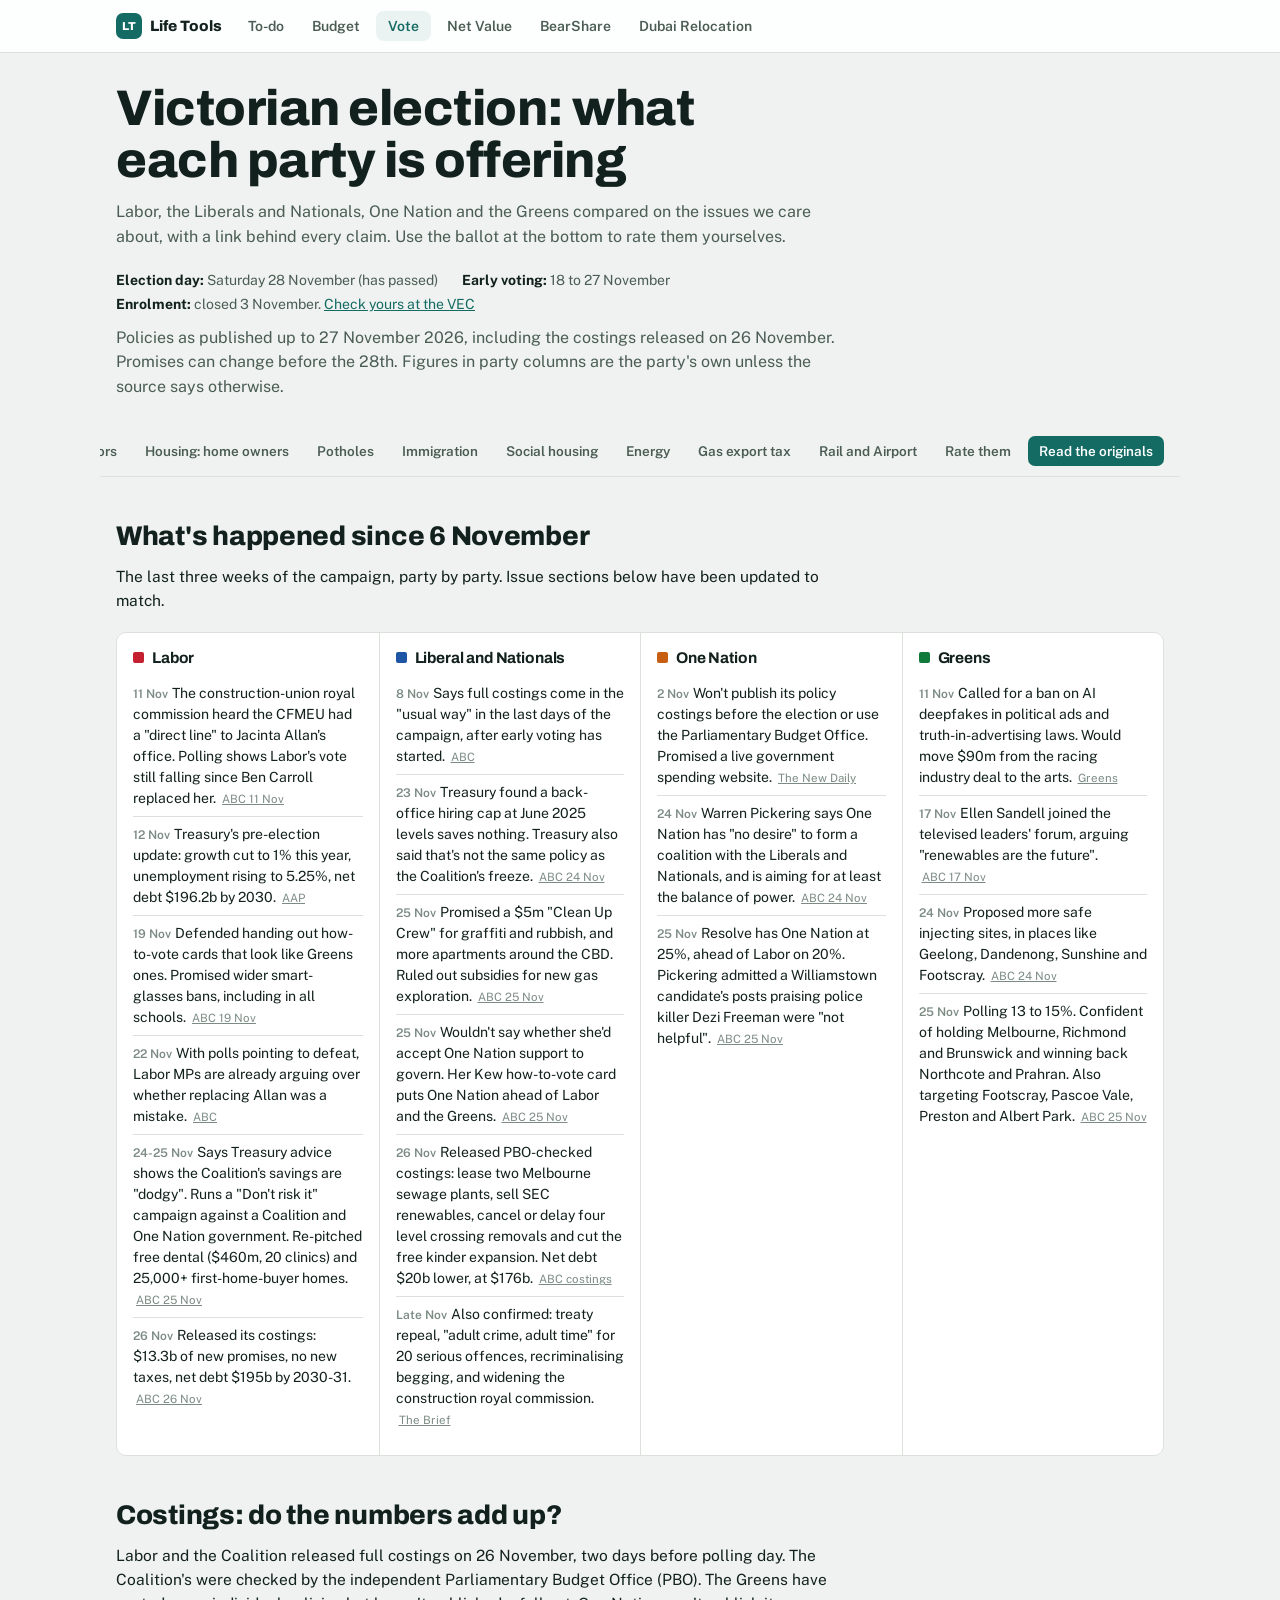
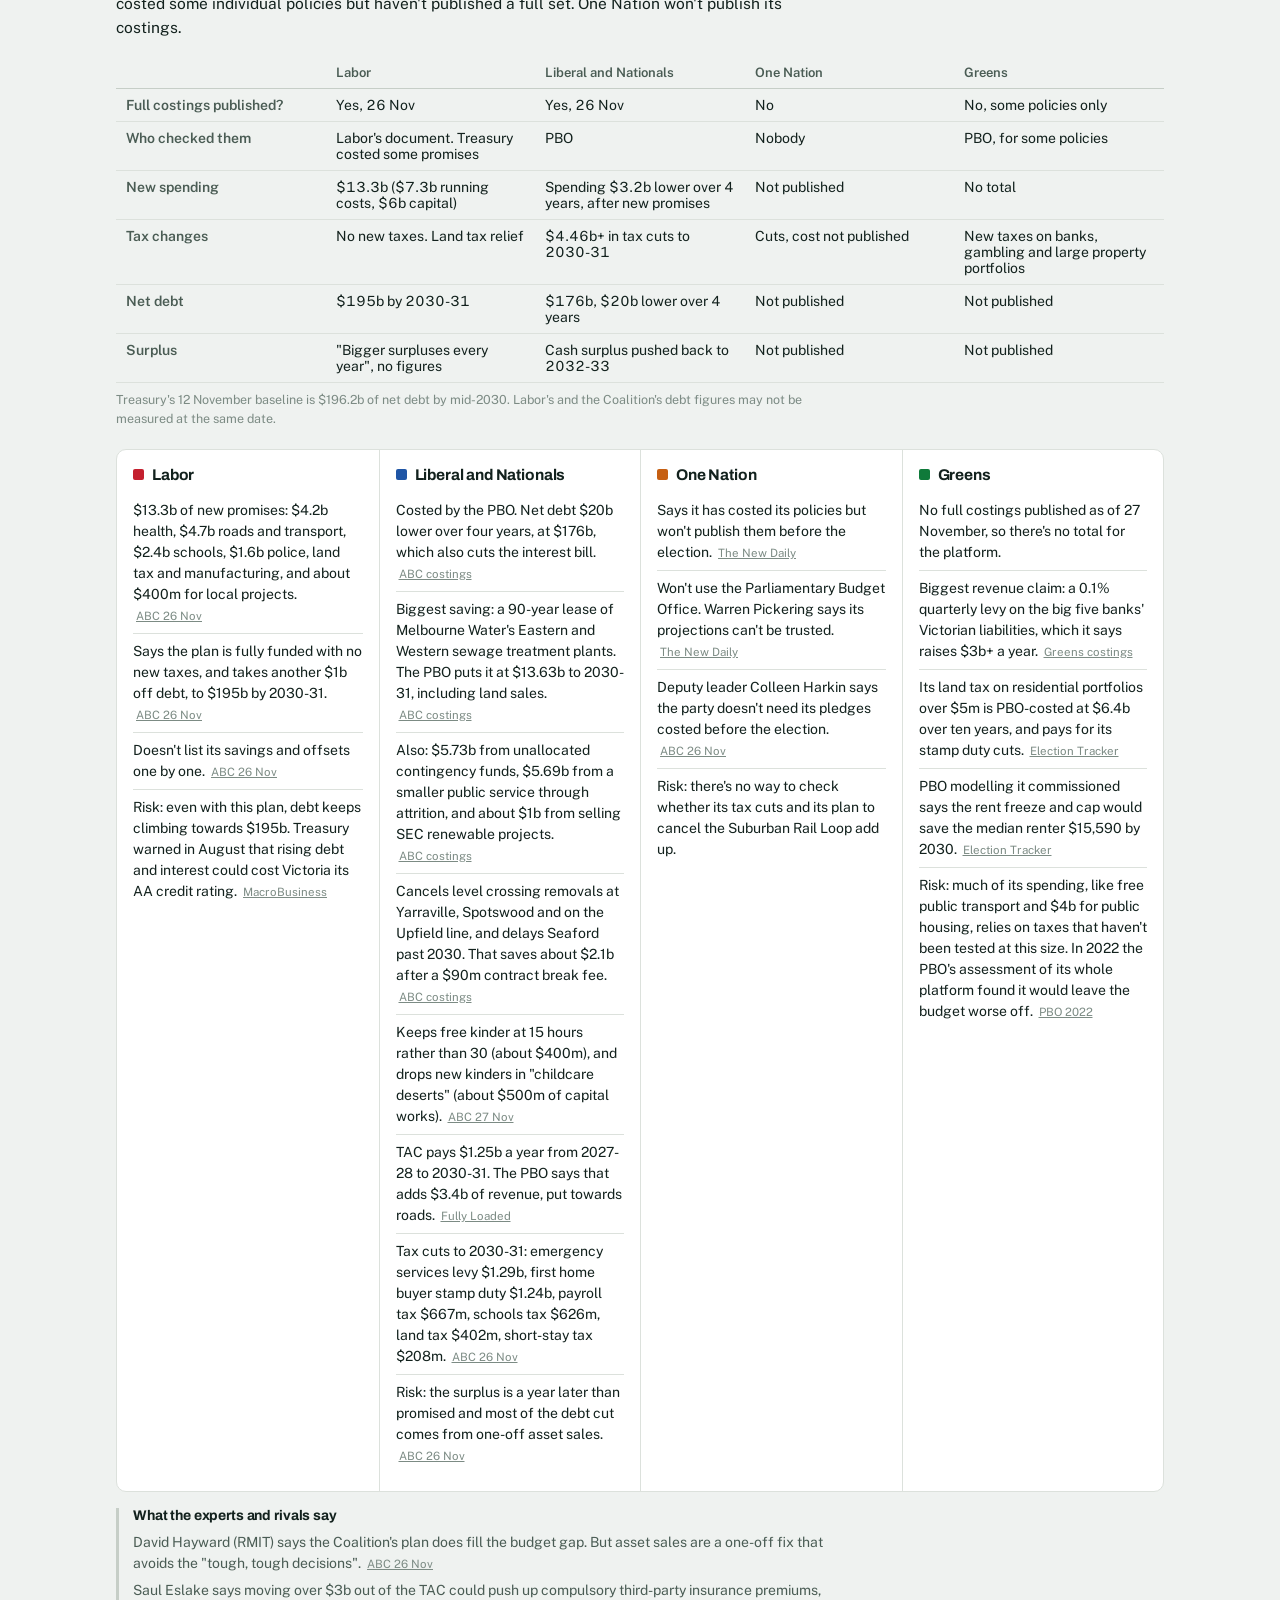
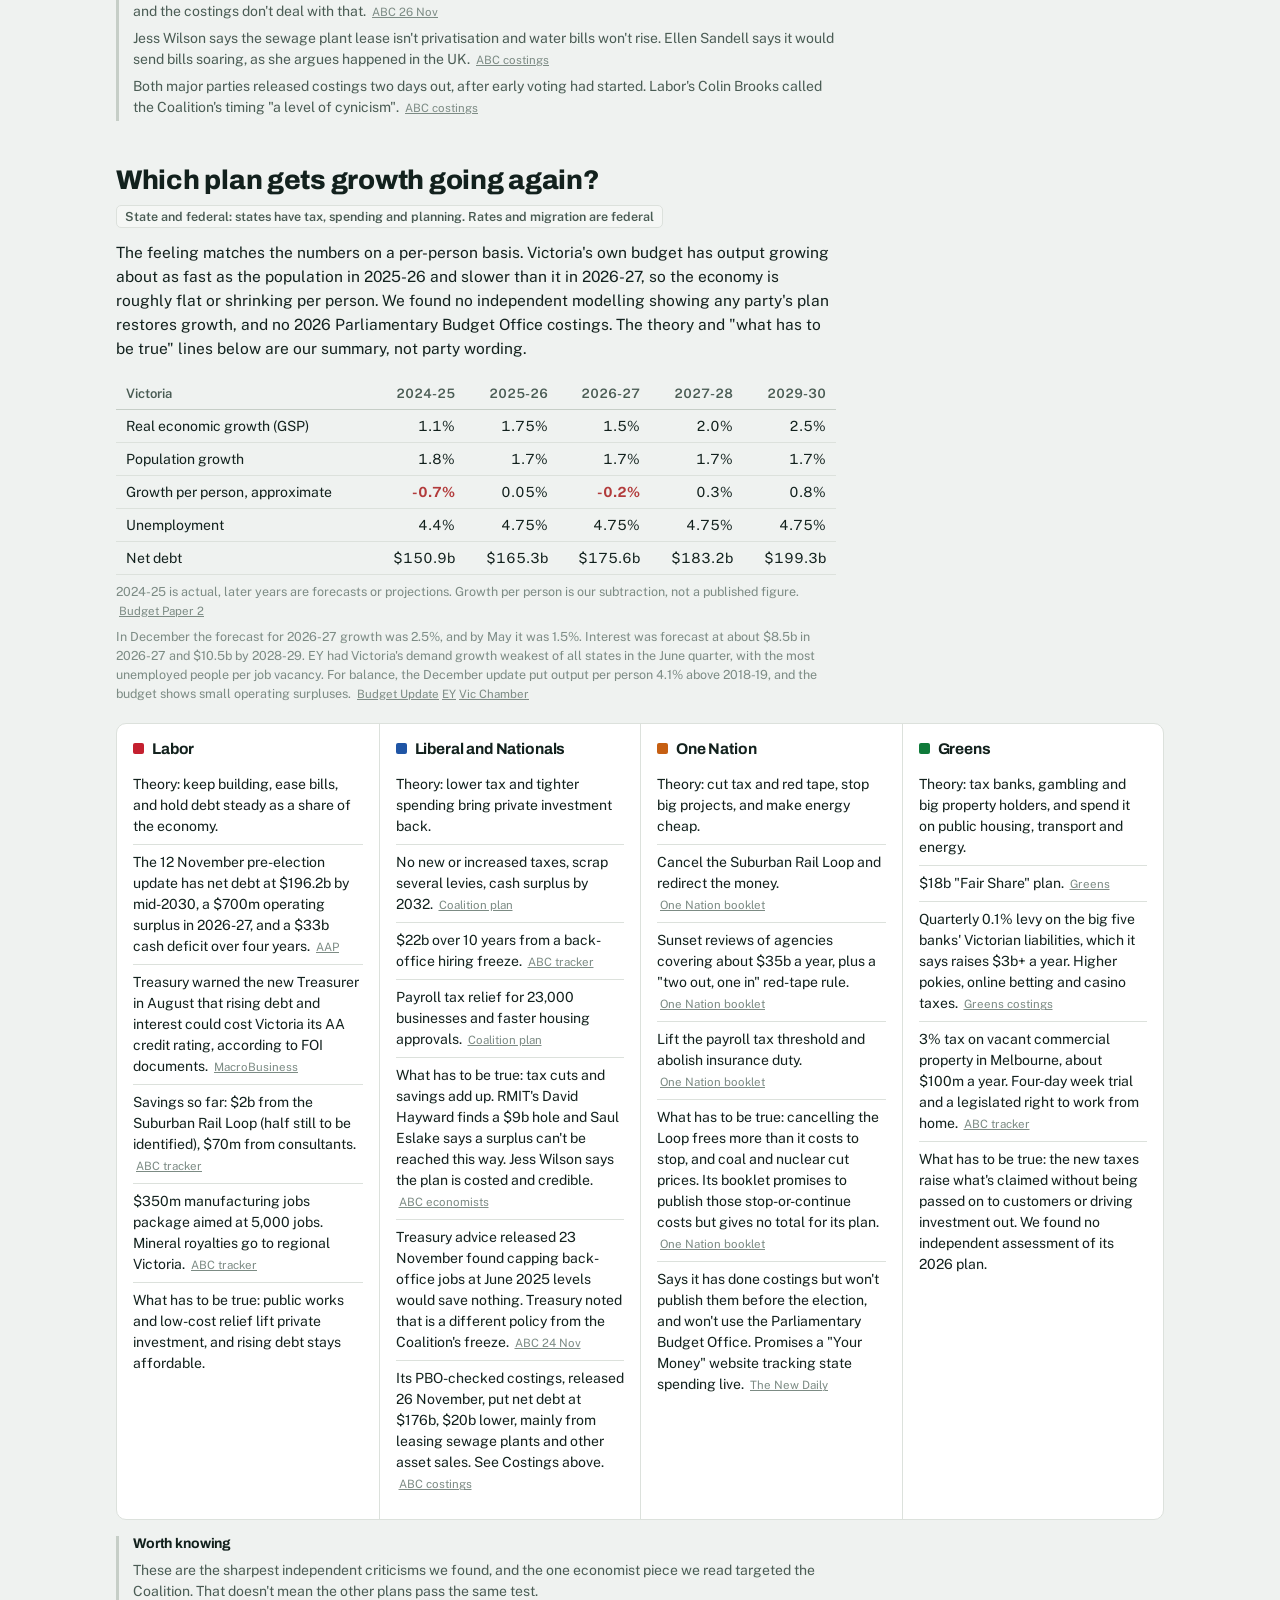
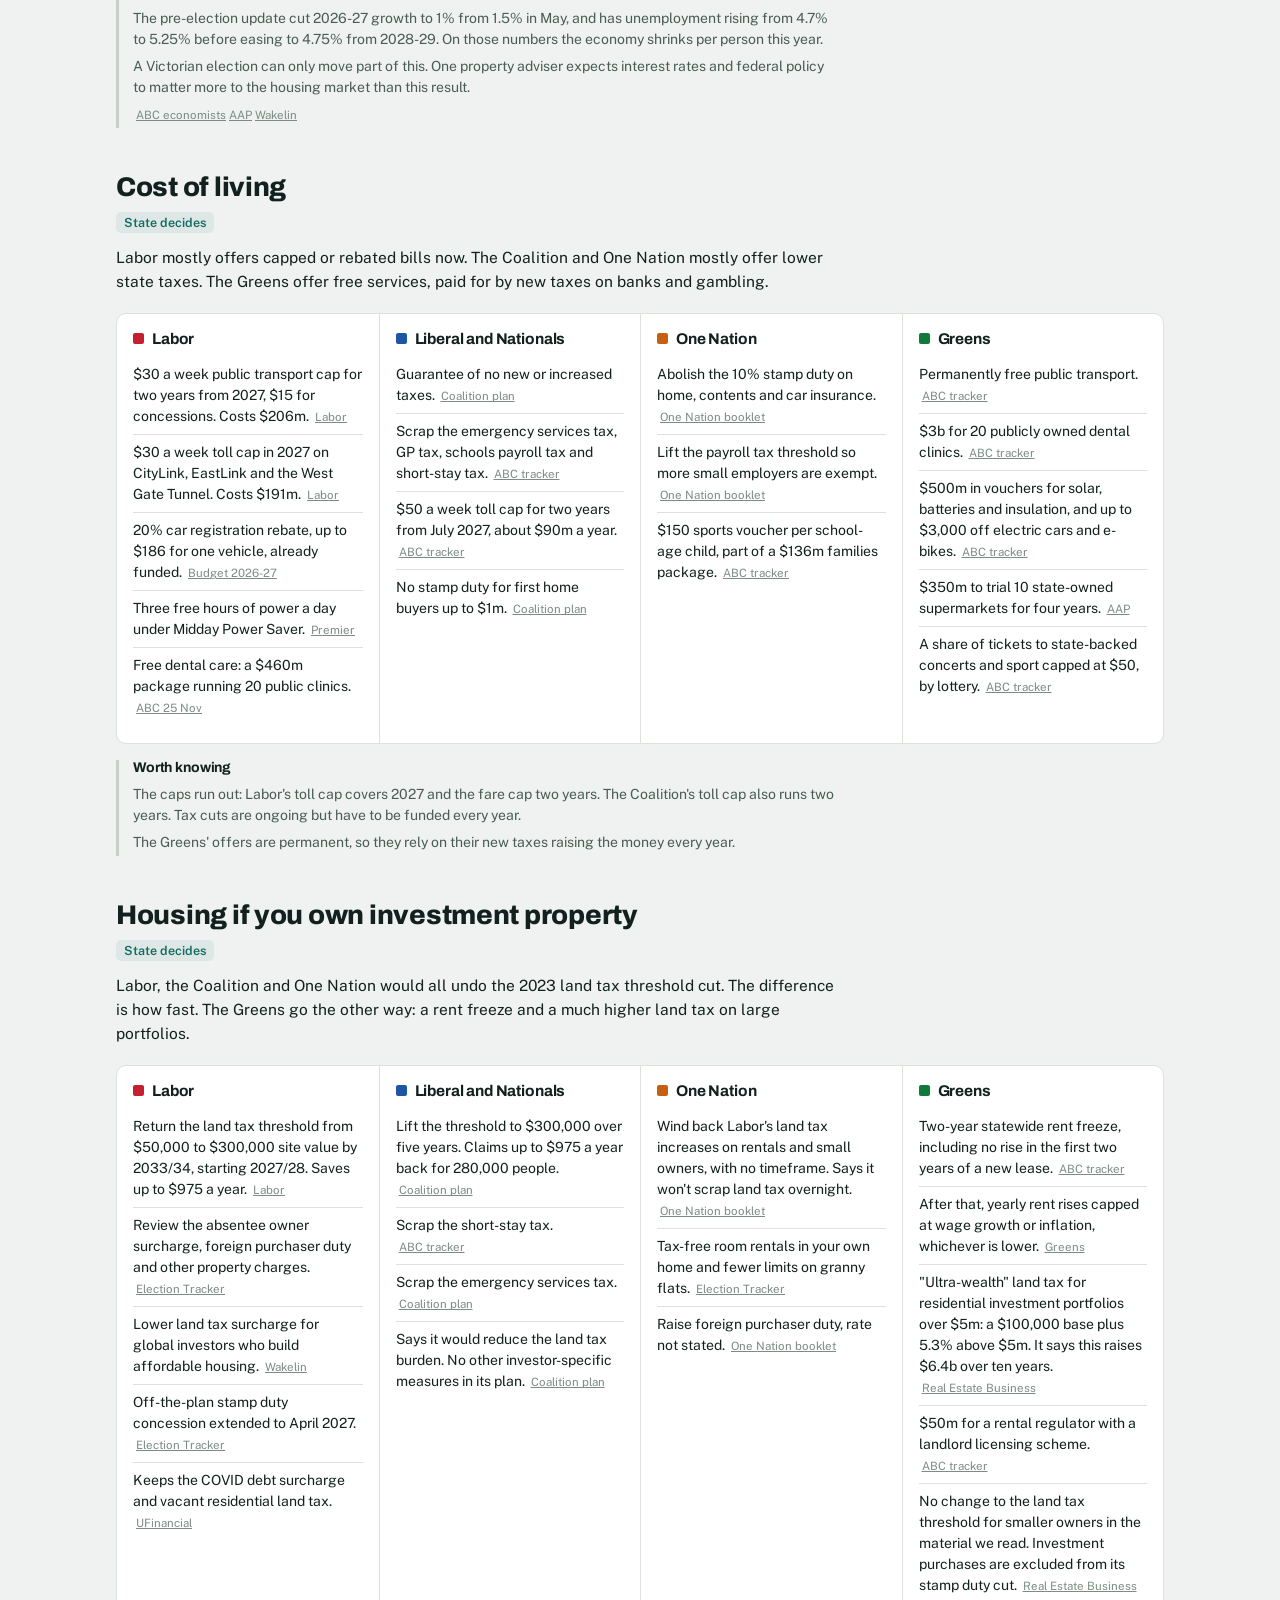
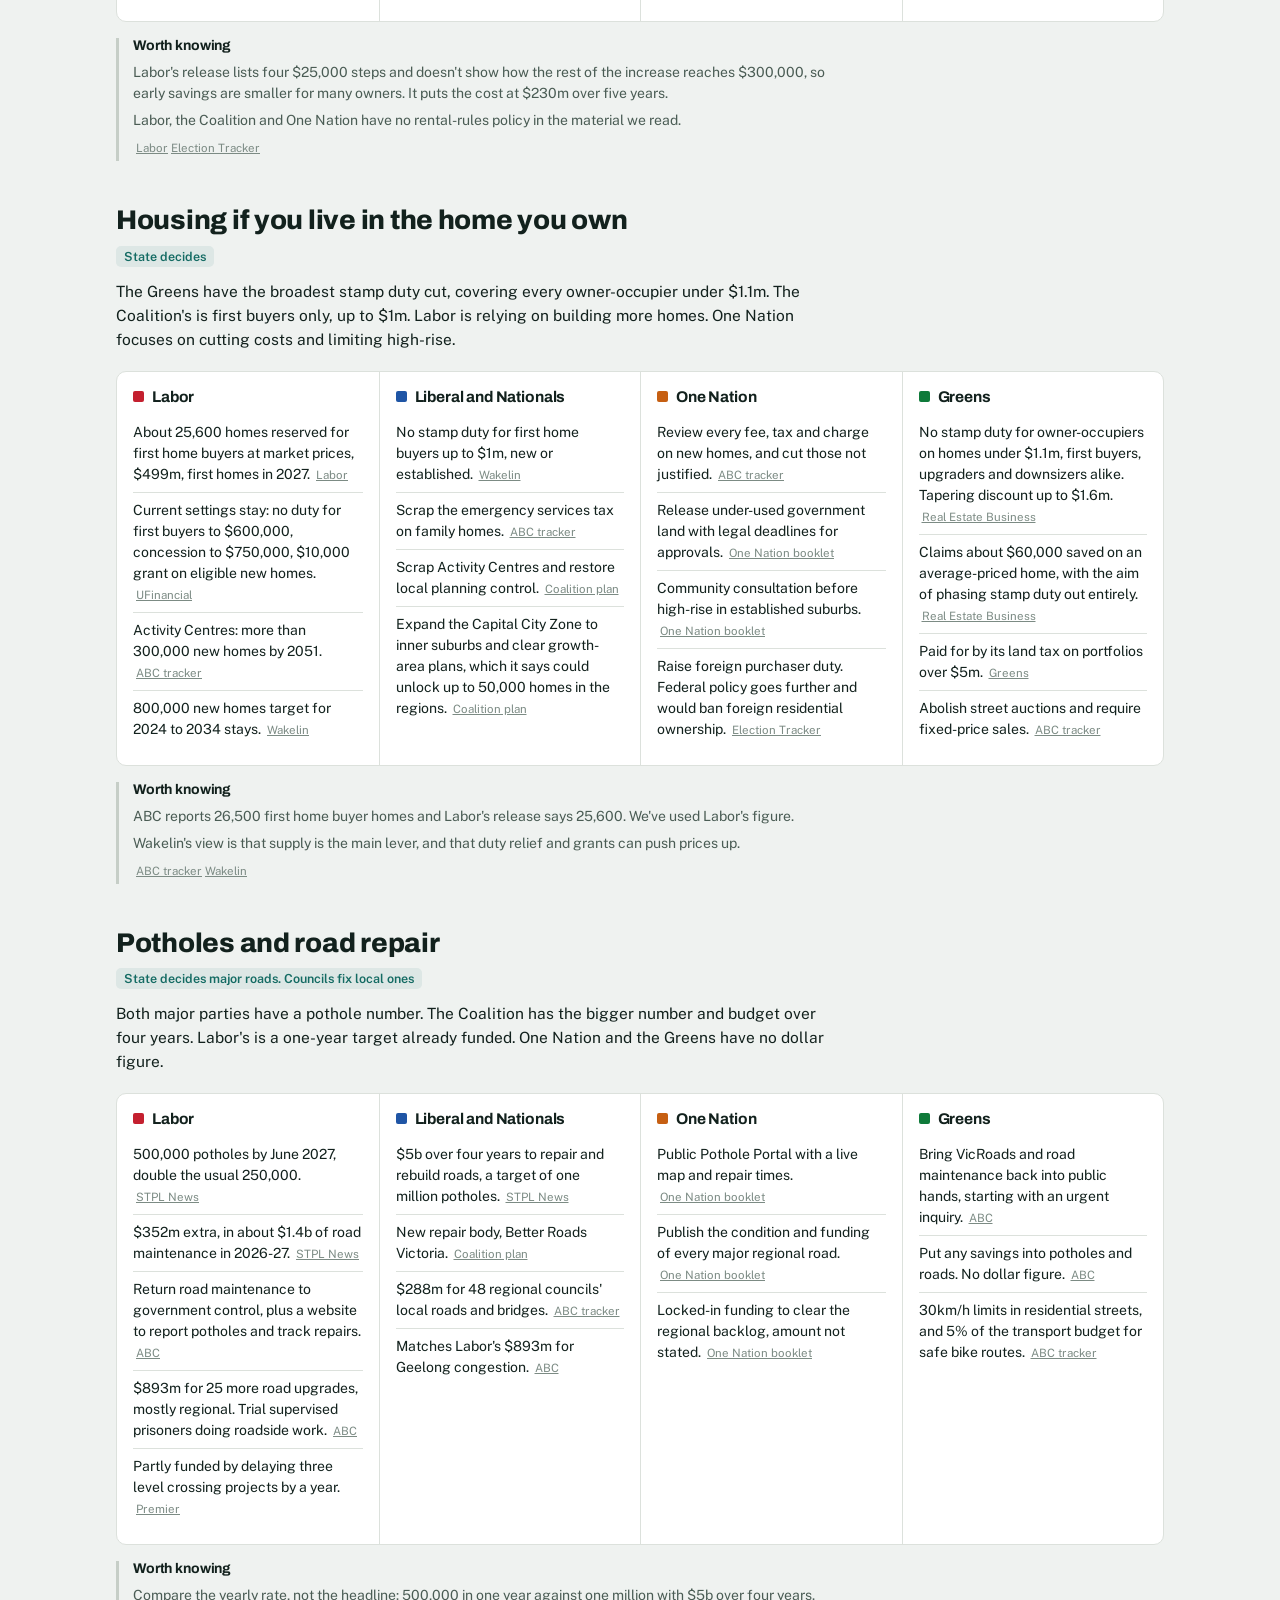
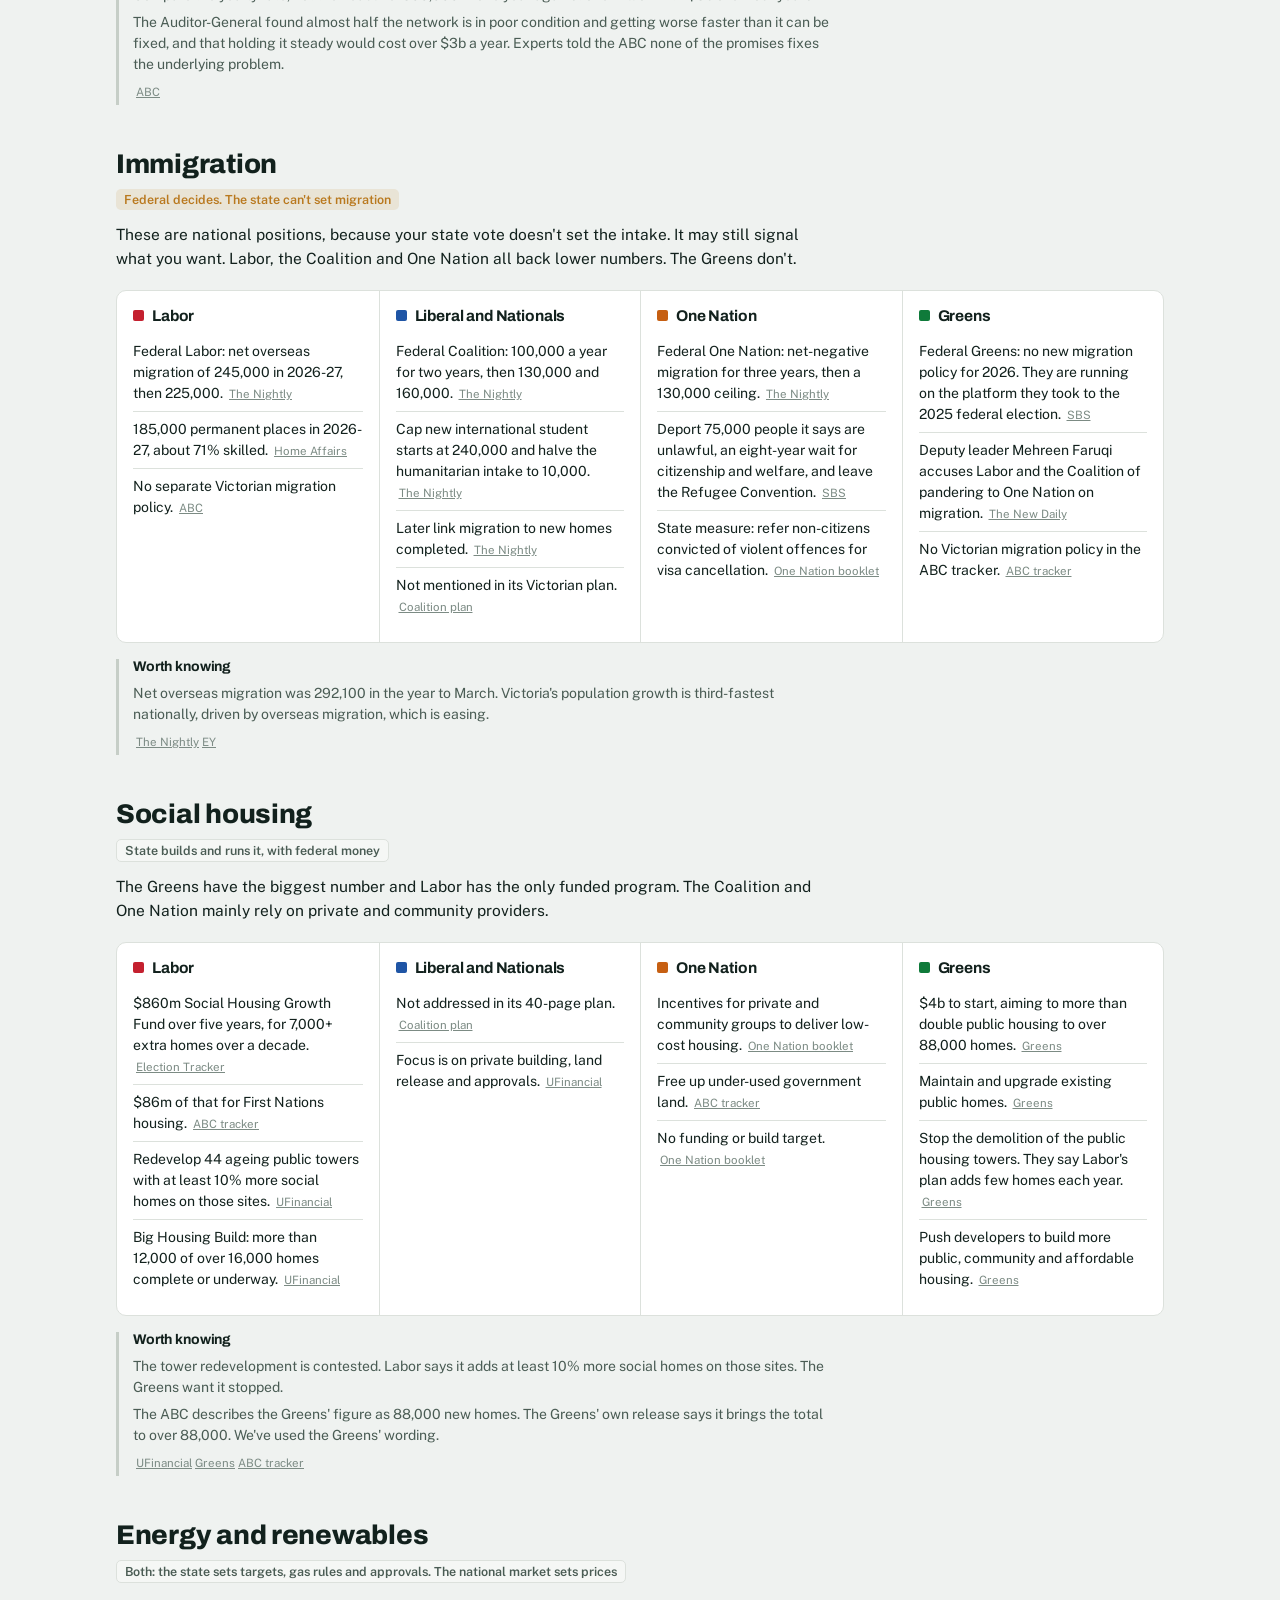
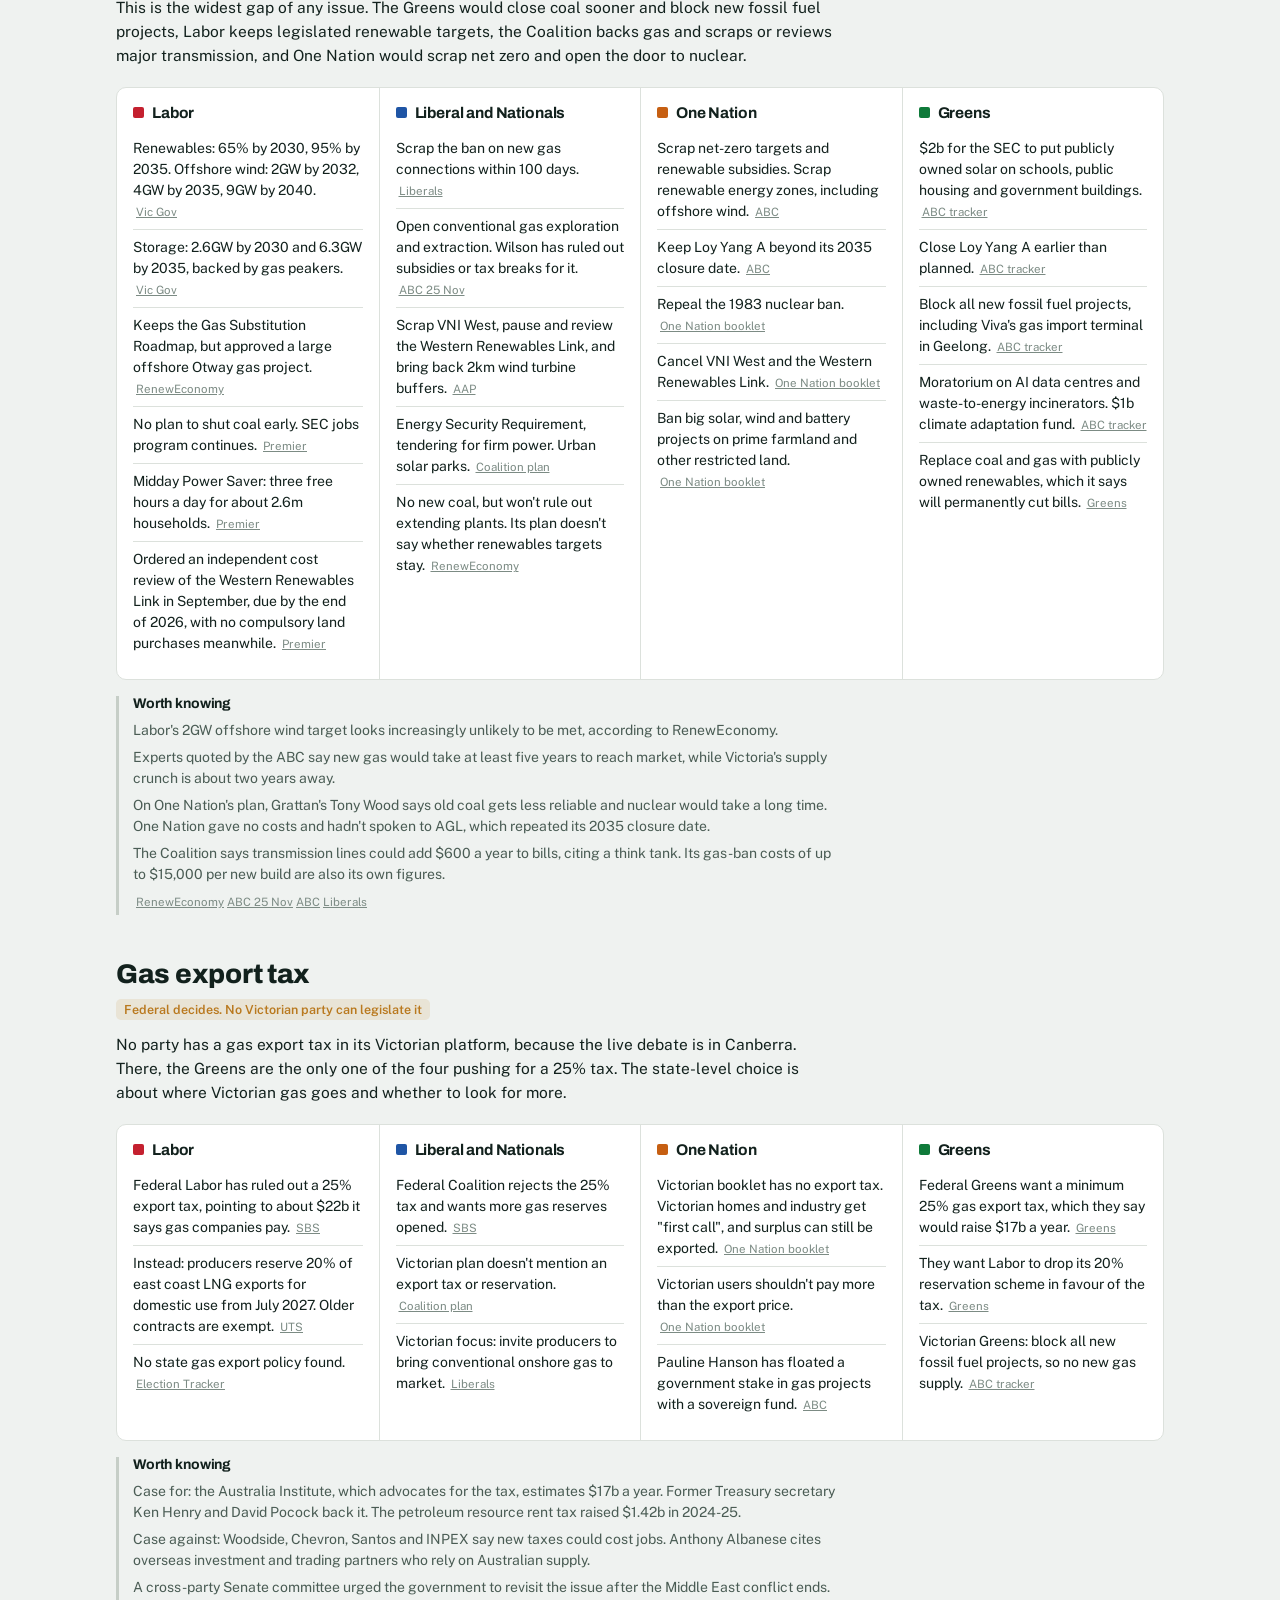
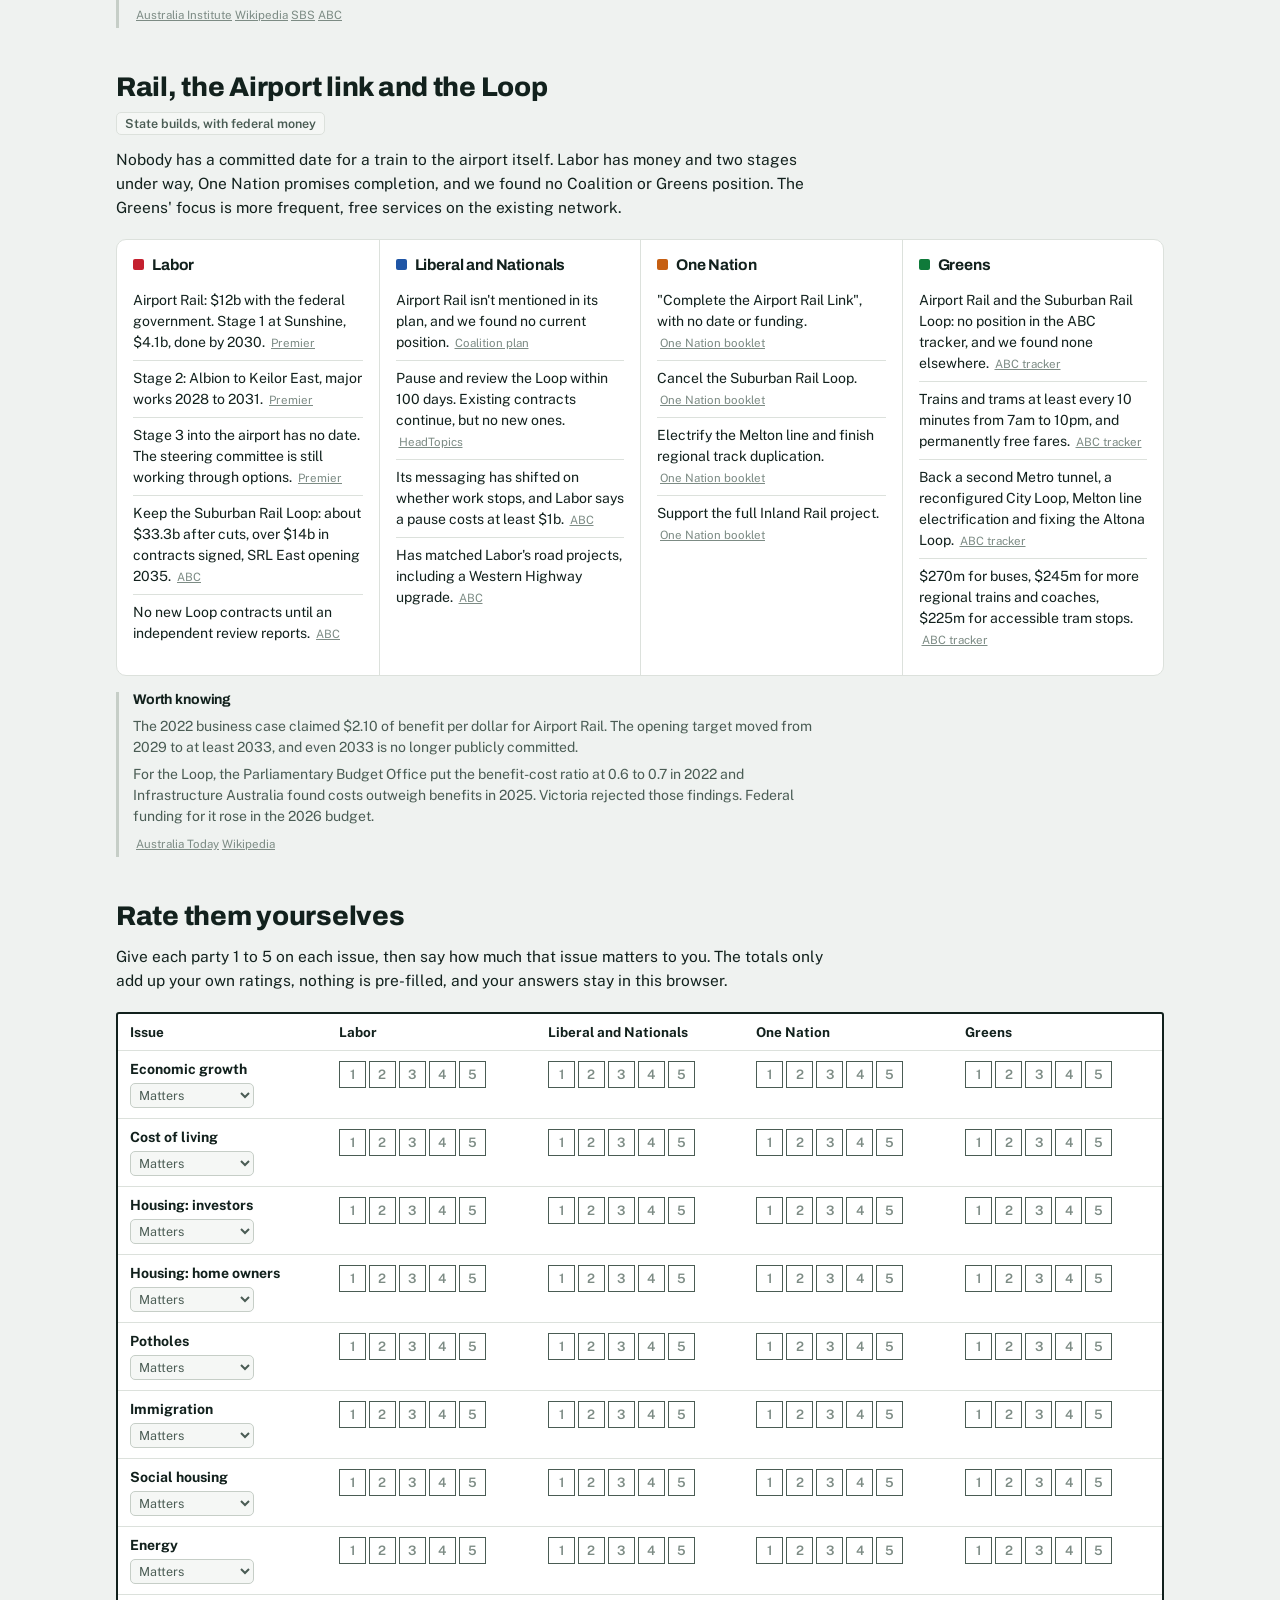
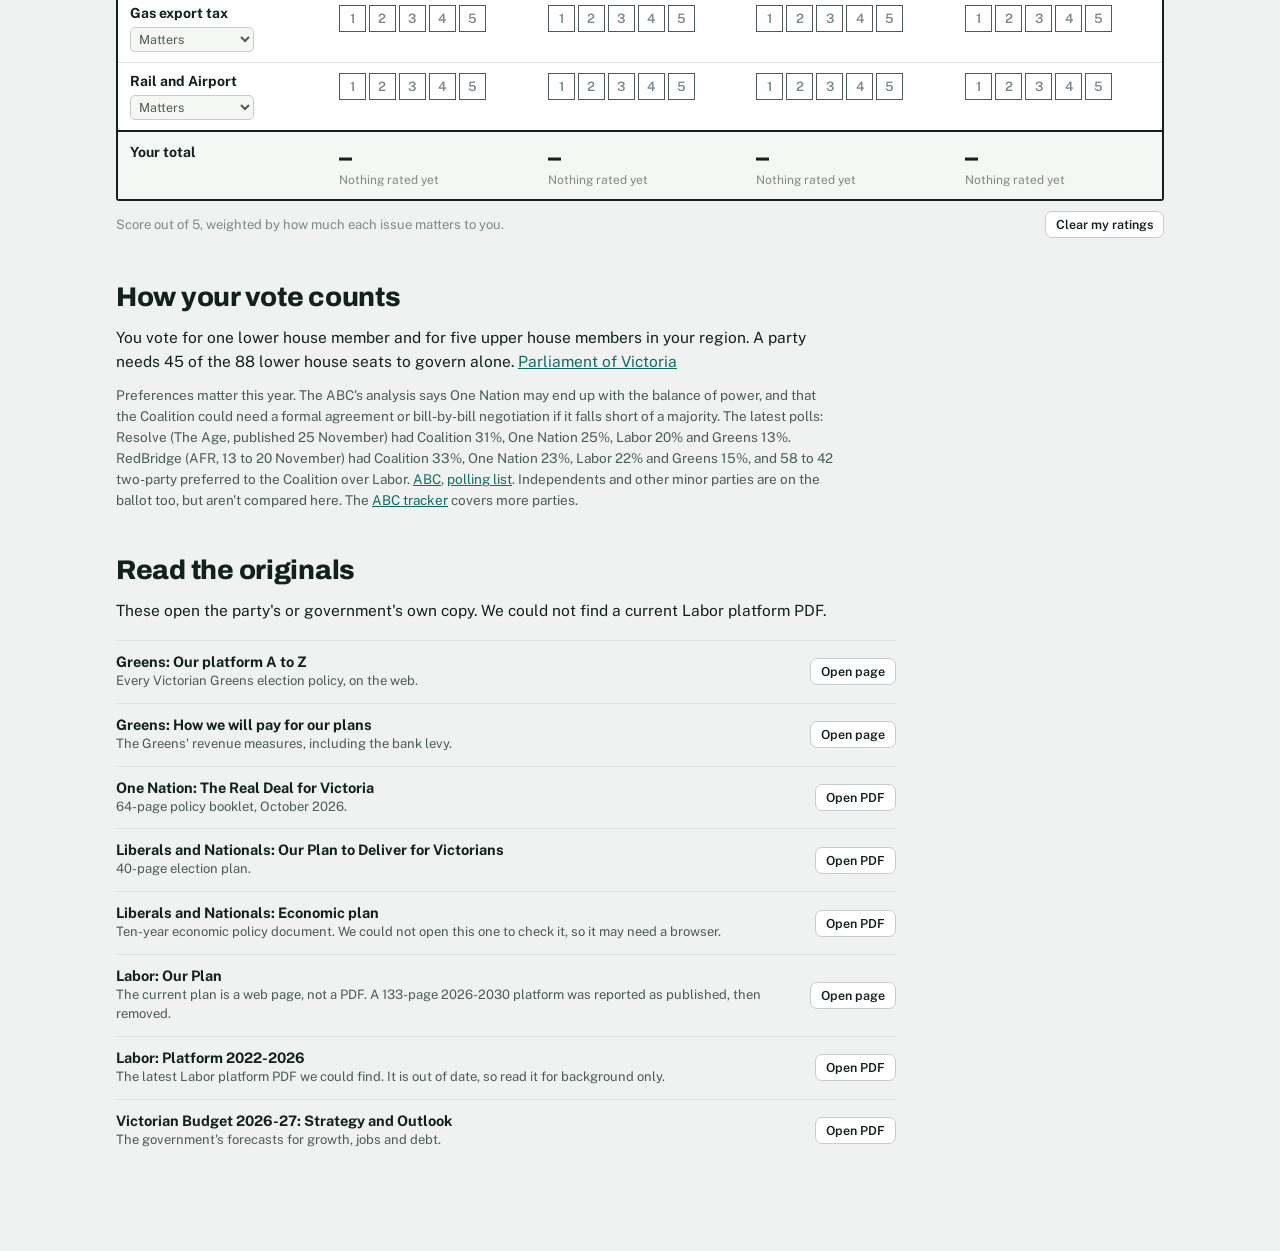
==== commit 1c15c032: "vote: add costings comparison for all four parties Adds a Costings section with a side-by-side table" ====
--- a/vote/index.html
+++ b/vote/index.html
@@ -63,6 +63,9 @@
   table.data th:first-child, table.data td:first-child{ text-align:left; white-space:normal; }
   table.data thead th{ font-weight:600; color:var(--ink-2); font-size:13px; border-bottom:1px solid var(--line-strong); }
   table.data td.neg{ color:var(--critical); font-weight:700; }
+  table.data.costs{ max-width:none; min-width:720px; }
+  table.data.costs td, table.data.costs th{ text-align:left; white-space:normal; vertical-align:top; width:20%; }
+  table.data.costs td:first-child{ font-weight:600; color:var(--ink-2); }
   .tablenote{ max-width:720px; font-size:12.5px; line-height:1.5; color:var(--ink-muted); margin:8px 0 0; }
 
   /* the scorecard is drawn as a ballot paper */
@@ -128,15 +131,37 @@
       <li><b>Early voting:</b> 18 to 27 November</li>
       <li><b>Enrolment:</b> closed 3 November. <a href="https://www.vec.vic.gov.au/enrolment/check-my-enrolment" target="_blank" rel="noopener">Check yours at the VEC</a></li>
     </ul>
-    <p class="fine">Policies as published up to 26 November 2026. Greens added on 26 November. Promises can change before the 28th. Figures in party columns are the party's own unless the source says otherwise.</p>
+    <p class="fine">Policies as published up to 27 November 2026, including the costings released on 26 November. Promises can change before the 28th. Figures in party columns are the party's own unless the source says otherwise.</p>
   </header>
 
   <nav class="picker" id="picker" aria-label="Issues"></nav>
 
   <section id="news">
     <h2>What's happened since 6 November</h2>
+
     <p class="gist">The last three weeks of the campaign, party by party. Issue sections below have been updated to match.</p>
     <div id="news-grid"></div>
+  </section>
+
+  <section id="costings">
+    <h2>Costings: do the numbers add up?</h2>
+    <p class="gist">Labor and the Coalition released full costings on 26 November, two days before polling day. The Coalition's were checked by the independent Parliamentary Budget Office (PBO). The Greens have costed some individual policies but haven't published a full set. One Nation won't publish its costings.</p>
+    <div class="table-wrap">
+      <table class="data costs">
+        <caption style="position:absolute;left:-9999px">Election costings compared</caption>
+        <thead><tr><th></th><th>Labor</th><th>Liberal and Nationals</th><th>One Nation</th><th>Greens</th></tr></thead>
+        <tbody>
+          <tr><td>Full costings published?</td><td>Yes, 26 Nov</td><td>Yes, 26 Nov</td><td>No</td><td>No, some policies only</td></tr>
+          <tr><td>Who checked them</td><td>Labor's document. Treasury costed some promises</td><td>PBO</td><td>Nobody</td><td>PBO, for some policies</td></tr>
+          <tr><td>New spending</td><td>$13.3b ($7.3b running costs, $6b capital)</td><td>Spending $3.2b lower over 4 years, after new promises</td><td>Not published</td><td>No total</td></tr>
+          <tr><td>Tax changes</td><td>No new taxes. Land tax relief</td><td>$4.46b+ in tax cuts to 2030-31</td><td>Cuts, cost not published</td><td>New taxes on banks, gambling and large property portfolios</td></tr>
+          <tr><td>Net debt</td><td>$195b by 2030-31</td><td>$176b, $20b lower over 4 years</td><td>Not published</td><td>Not published</td></tr>
+          <tr><td>Surplus</td><td>"Bigger surpluses every year", no figures</td><td>Cash surplus pushed back to 2032-33</td><td>Not published</td><td>Not published</td></tr>
+        </tbody>
+      </table>
+    </div>
+    <p class="tablenote">Treasury's 12 November baseline is $196.2b of net debt by mid-2030. Labor's and the Coalition's debt figures may not be measured at the same date. </p>
+    <div id="costs-grid"></div>
   </section>
   <div id="issues"></div>
 
@@ -236,7 +261,46 @@
   wrl2:['AAP','https://www.theleader.com.au/story/9350906/major-transmission-project-paused-after-public-outcry/'],
   brief:['The Brief','https://www.thebrief.news/en/standard/article/47442/victorian-coalition-sets-out-plans-days-before-state-election'],
   oncost:['The New Daily','https://www.thenewdaily.com.au/news/state/vic/2026/11/02/one-nation-costings-secrecy'],
+  ccost:['ABC costings','https://www.abc.net.au/news/2026-11-26/coalition-costings-victorian-state-election-2026/107430554'],
+  abc26:['ABC 26 Nov','https://www.abc.net.au/news/2026-11-26/victorian-election-live-updates-labor-liberal-court-battle/107428608'],
+  abc27:['ABC 27 Nov','https://www.abc.net.au/news/2026-11-27/victorian-election-live-coalition-labor-costings-polling-day-eve/107433332'],
+  cbrief:['The Brief','https://www.thebrief.news/en/standard/article/47577/victorian-coalition-costings-propose-sewage-plant-lease-and-asset-sales'],
+  tac:['Fully Loaded','https://www.fullyloaded.com.au/victorian-election-road-maintenance-costings'],
+  aapcost:['AAP','https://dandenong.starcommunity.com.au/news/2026-11-26/privatisations-underpin-eleventh-hour-election-costings/'],
+  gtracker:['Election Tracker','https://electiontracker.au/elections/vic/2026/parties/greens/policies'],
+  pbo22:['PBO 2022','https://pbo.vic.gov.au/response/5693'],
 };
+
+// costings: what's in each party's numbers, and the risks
+const COSTS = {
+  labor:[ ['$13.3b of new promises: $4.2b health, $4.7b roads and transport, $2.4b schools, $1.6b police, land tax and manufacturing, and about $400m for local projects.','abc26'],
+          ['Says the plan is fully funded with no new taxes, and takes another $1b off debt, to $195b by 2030-31.','abc26'],
+          ['Doesn\'t list its savings and offsets one by one.','abc26'],
+          ['Risk: even with this plan, debt keeps climbing towards $195b. Treasury warned in August that rising debt and interest could cost Victoria its AA credit rating.','rating'] ],
+  coalition:[ ['Costed by the PBO. Net debt $20b lower over four years, at $176b, which also cuts the interest bill.','ccost'],
+          ['Biggest saving: a 90-year lease of Melbourne Water\'s Eastern and Western sewage treatment plants. The PBO puts it at $13.63b to 2030-31, including land sales.','ccost'],
+          ['Also: $5.73b from unallocated contingency funds, $5.69b from a smaller public service through attrition, and about $1b from selling SEC renewable projects.','ccost'],
+          ['Cancels level crossing removals at Yarraville, Spotswood and on the Upfield line, and delays Seaford past 2030. That saves about $2.1b after a $90m contract break fee.','ccost'],
+          ['Keeps free kinder at 15 hours rather than 30 (about $400m), and drops new kinders in "childcare deserts" (about $500m of capital works).','abc27'],
+          ['TAC pays $1.25b a year from 2027-28 to 2030-31. The PBO says that adds $3.4b of revenue, put towards roads.','tac'],
+          ['Tax cuts to 2030-31: emergency services levy $1.29b, first home buyer stamp duty $1.24b, payroll tax $667m, schools tax $626m, land tax $402m, short-stay tax $208m.','abc26'],
+          ['Risk: the surplus is a year later than promised and most of the debt cut comes from one-off asset sales.','abc26'] ],
+  onenation:[ ['Says it has costed its policies but won\'t publish them before the election.','oncost'],
+          ['Won\'t use the Parliamentary Budget Office. Warren Pickering says its projections can\'t be trusted.','oncost'],
+          ['Deputy leader Colleen Harkin says the party doesn\'t need its pledges costed before the election.','abc26'],
+          ['Risk: there\'s no way to check whether its tax cuts and its plan to cancel the Suburban Rail Loop add up.'] ],
+  greens:[ ['No full costings published as of 27 November, so there\'s no total for the platform.'],
+          ['Biggest revenue claim: a 0.1% quarterly levy on the big five banks\' Victorian liabilities, which it says raises $3b+ a year.','gpay'],
+          ['Its land tax on residential portfolios over $5m is PBO-costed at $6.4b over ten years, and pays for its stamp duty cuts.','gtracker'],
+          ['PBO modelling it commissioned says the rent freeze and cap would save the median renter $15,590 by 2030.','gtracker'],
+          ['Risk: much of its spending, like free public transport and $4b for public housing, relies on taxes that haven\'t been tested at this size. In 2022 the PBO\'s assessment of its whole platform found it would leave the budget worse off.','pbo22'] ],
+};
+const COST_NOTES = [
+  ['David Hayward (RMIT) says the Coalition\'s plan does fill the budget gap. But asset sales are a one-off fix that avoids the "tough, tough decisions".','abc26'],
+  ['Saul Eslake says moving over $3b out of the TAC could push up compulsory third-party insurance premiums, and the costings don\'t deal with that.','abc26'],
+  ['Jess Wilson says the sewage plant lease isn\'t privatisation and water bills won\'t rise. Ellen Sandell says it would send bills soaring, as she argues happened in the UK.','ccost'],
+  ['Both major parties released costings two days out, after early voting had started. Labor\'s Colin Brooks called the Coalition\'s timing "a level of cynicism".','ccost'],
+];
 
 const ISSUES = [
 { id:'growth', tab:'Economic growth', title:'Which plan gets growth going again?', who:['both','State and federal: states have tax, spending and planning. Rates and migration are federal'],
@@ -254,7 +318,8 @@
            ['$22b over 10 years from a back-office hiring freeze.','abc'],
            ['Payroll tax relief for 23,000 businesses and faster housing approvals.','plan'],
            ['What has to be true: tax cuts and savings add up. RMIT\'s David Hayward finds a $9b hole and Saul Eslake says a surplus can\'t be reached this way. Jess Wilson says the plan is costed and credible.','econ'],
-           ['Treasury advice released 23 November found capping back-office jobs at June 2025 levels would save nothing. Treasury noted that is a different policy from the Coalition\'s freeze. Full Coalition costings are due in the last days of the campaign.','abc24'] ],
+           ['Treasury advice released 23 November found capping back-office jobs at June 2025 levels would save nothing. Treasury noted that is a different policy from the Coalition\'s freeze.','abc24'],
+           ['Its PBO-checked costings, released 26 November, put net debt at $176b, $20b lower, mainly from leasing sewage plants and other asset sales. See Costings above.','ccost'] ],
    onenation:[ ['Theory: cut tax and red tape, stop big projects, and make energy cheap.'],
            ['Cancel the Suburban Rail Loop and redirect the money.','on'],
            ['Sunset reviews of agencies covering about $35b a year, plus a "two out, one in" red-tape rule.','on'],
@@ -485,11 +550,13 @@
           ['12 Nov','Treasury\'s pre-election update: growth cut to 1% this year, unemployment rising to 5.25%, net debt $196.2b by 2030.','pebu'],
           ['19 Nov','Defended handing out how-to-vote cards that look like Greens ones. Promised wider smart-glasses bans, including in all schools.','abc19'],
           ['22 Nov','With polls pointing to defeat, Labor MPs are already arguing over whether replacing Allan was a mistake.','abc22'],
-          ['24-25 Nov','Says Treasury advice shows the Coalition\'s savings are "dodgy". Runs a "Don\'t risk it" campaign against a Coalition and One Nation government. Re-pitched free dental ($460m, 20 clinics) and 25,000+ first-home-buyer homes.','abc25'] ],
+          ['24-25 Nov','Says Treasury advice shows the Coalition\'s savings are "dodgy". Runs a "Don\'t risk it" campaign against a Coalition and One Nation government. Re-pitched free dental ($460m, 20 clinics) and 25,000+ first-home-buyer homes.','abc25'],
+          ['26 Nov','Released its costings: $13.3b of new promises, no new taxes, net debt $195b by 2030-31.','abc26'] ],
   coalition:[ ['8 Nov','Says full costings come in the "usual way" in the last days of the campaign, after early voting has started.','costings'],
           ['23 Nov','Treasury found a back-office hiring cap at June 2025 levels saves nothing. Treasury also said that\'s not the same policy as the Coalition\'s freeze.','abc24'],
           ['25 Nov','Promised a $5m "Clean Up Crew" for graffiti and rubbish, and more apartments around the CBD. Ruled out subsidies for new gas exploration.','abc25'],
           ['25 Nov','Wouldn\'t say whether she\'d accept One Nation support to govern. Her Kew how-to-vote card puts One Nation ahead of Labor and the Greens.','abc25'],
+          ['26 Nov','Released PBO-checked costings: lease two Melbourne sewage plants, sell SEC renewables, cancel or delay four level crossing removals and cut the free kinder expansion. Net debt $20b lower, at $176b.','ccost'],
           ['Late Nov','Also confirmed: treaty repeal, "adult crime, adult time" for 20 serious offences, recriminalising begging, and widening the construction royal commission.','brief'] ],
   onenation:[ ['2 Nov','Won\'t publish its policy costings before the election or use the Parliamentary Budget Office. Promised a live government spending website.','oncost'],
           ['24 Nov','Warren Pickering says One Nation has "no desire" to form a coalition with the Liberals and Nationals, and is aiming for at least the balance of power.','abc24'],
@@ -551,6 +618,21 @@
     col.append(ul); grid.append(col);
   }
   document.getElementById('news-grid').append(grid);
+}
+
+// costings
+addLink('costings','Costings');
+{
+  const grid=el('div','parties');
+  for(const [k,name] of PARTIES){
+    const col=el('div','party '+k); col.append(el('h3',null,name));
+    const ul=el('ul');
+    for(const [t,src] of COSTS[k]){ const li=el('li',null,t+' '); if(src) li.append(cite(src)); ul.append(li); }
+    col.append(ul); grid.append(col);
+  }
+  const n=el('div','notes'); n.append(el('h3',null,'What the experts and rivals say'));
+  const ul=el('ul'); COST_NOTES.forEach(([t,src])=>{ const li=el('li',null,t+' '); li.append(cite(src)); ul.append(li); }); n.append(ul);
+  document.getElementById('costs-grid').append(grid,n);
 }
 
 for(const i of ISSUES){
